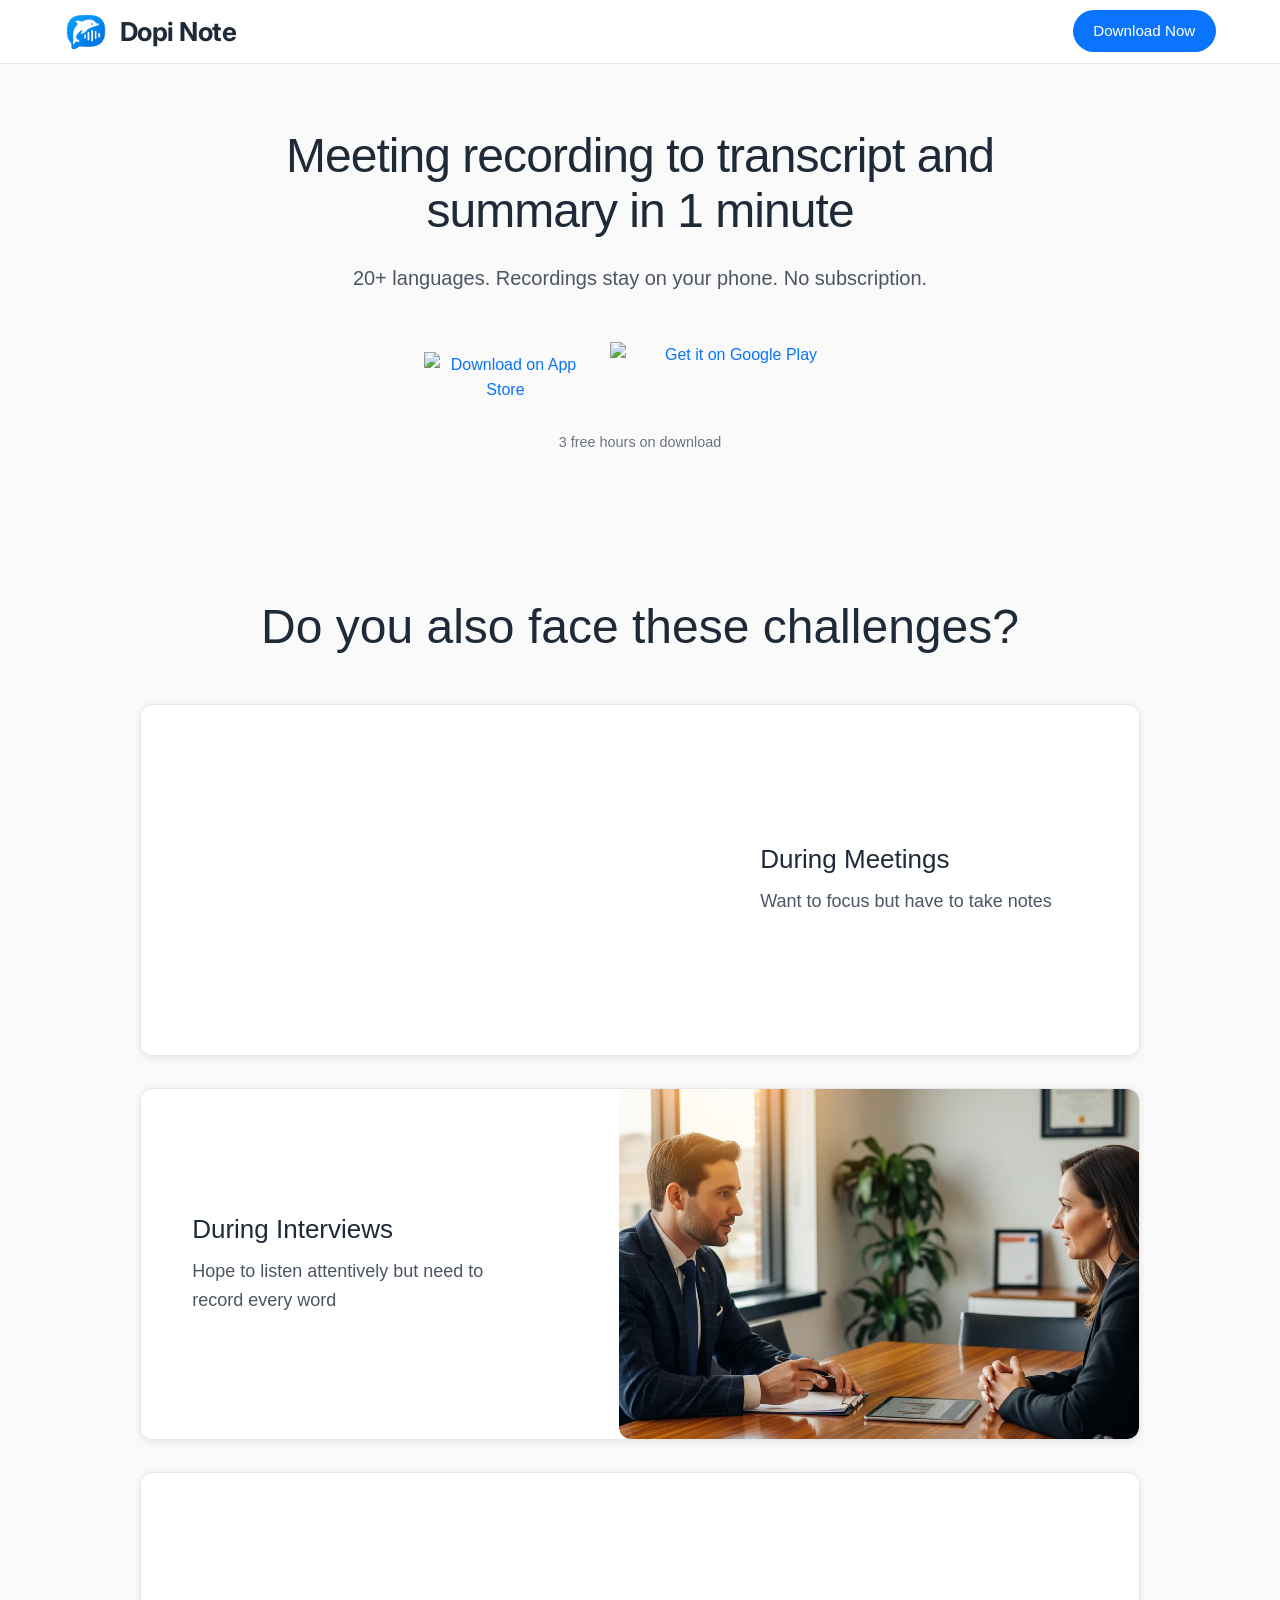
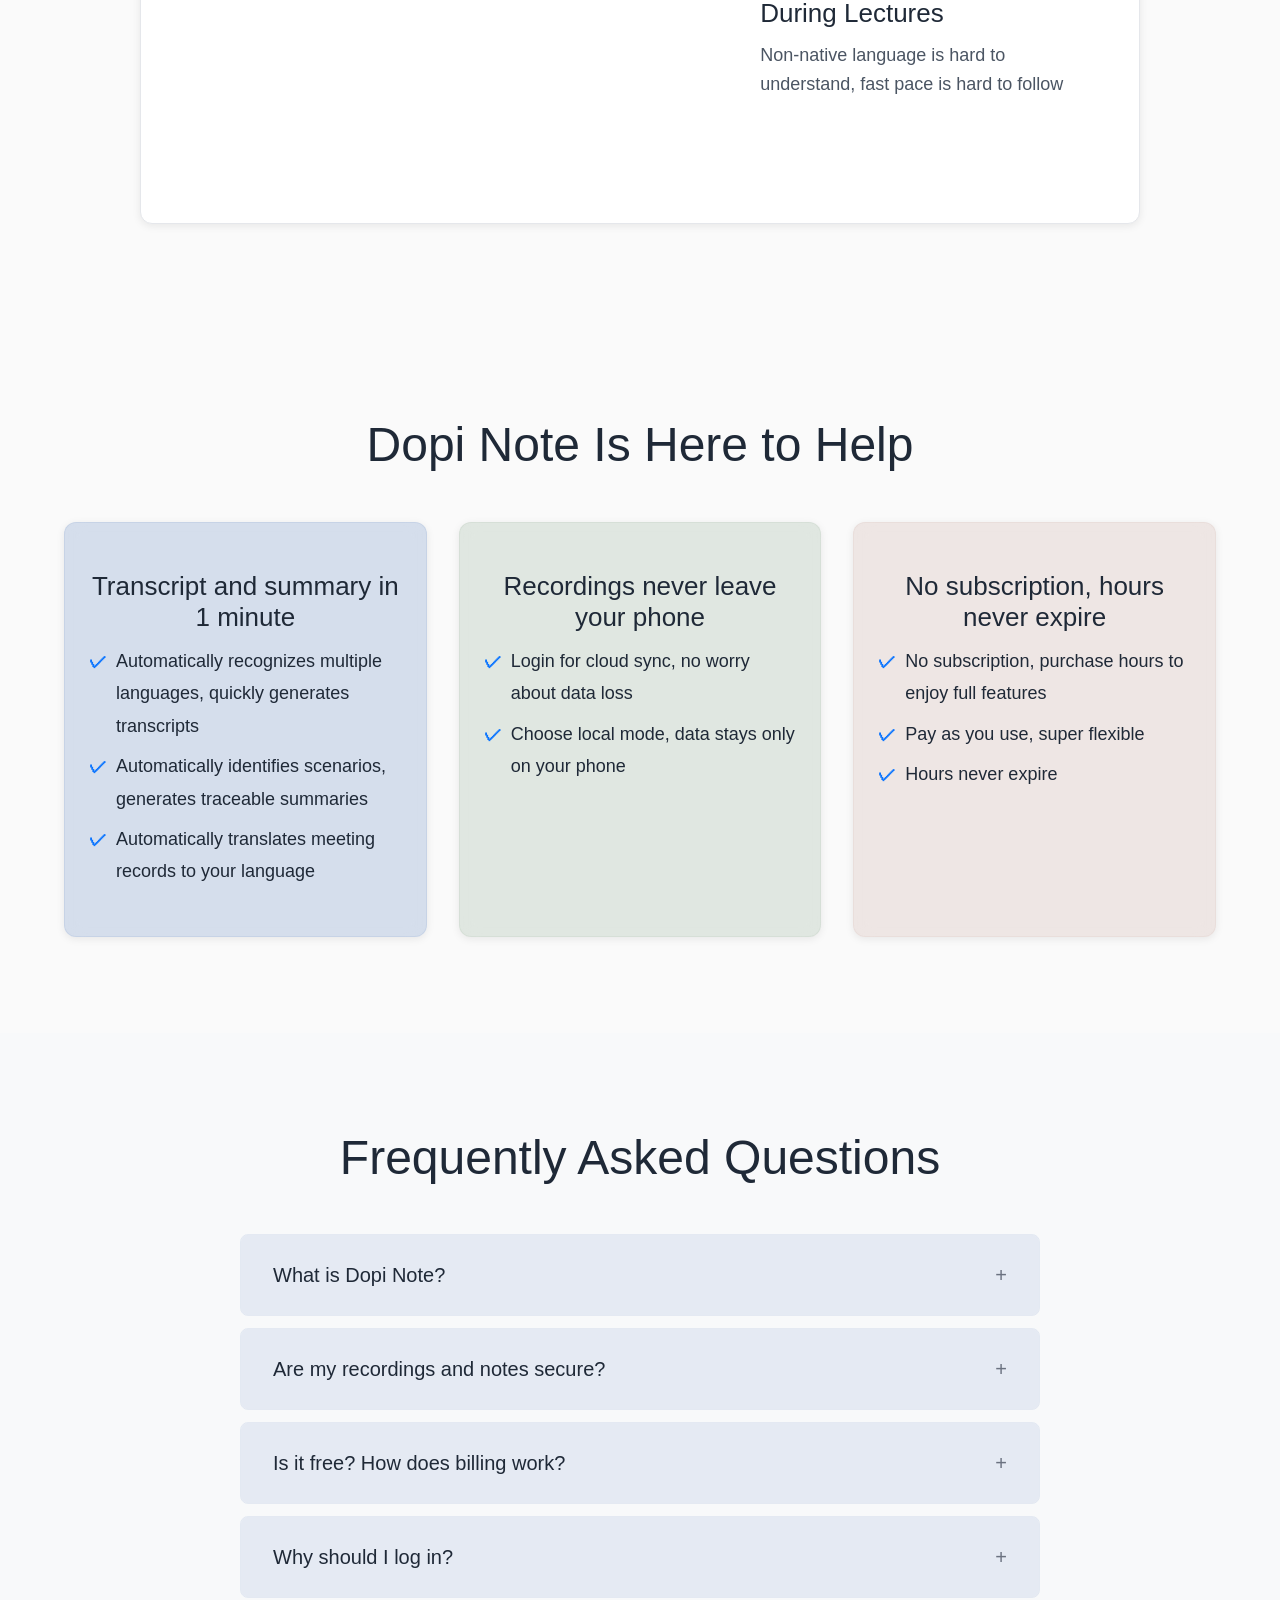
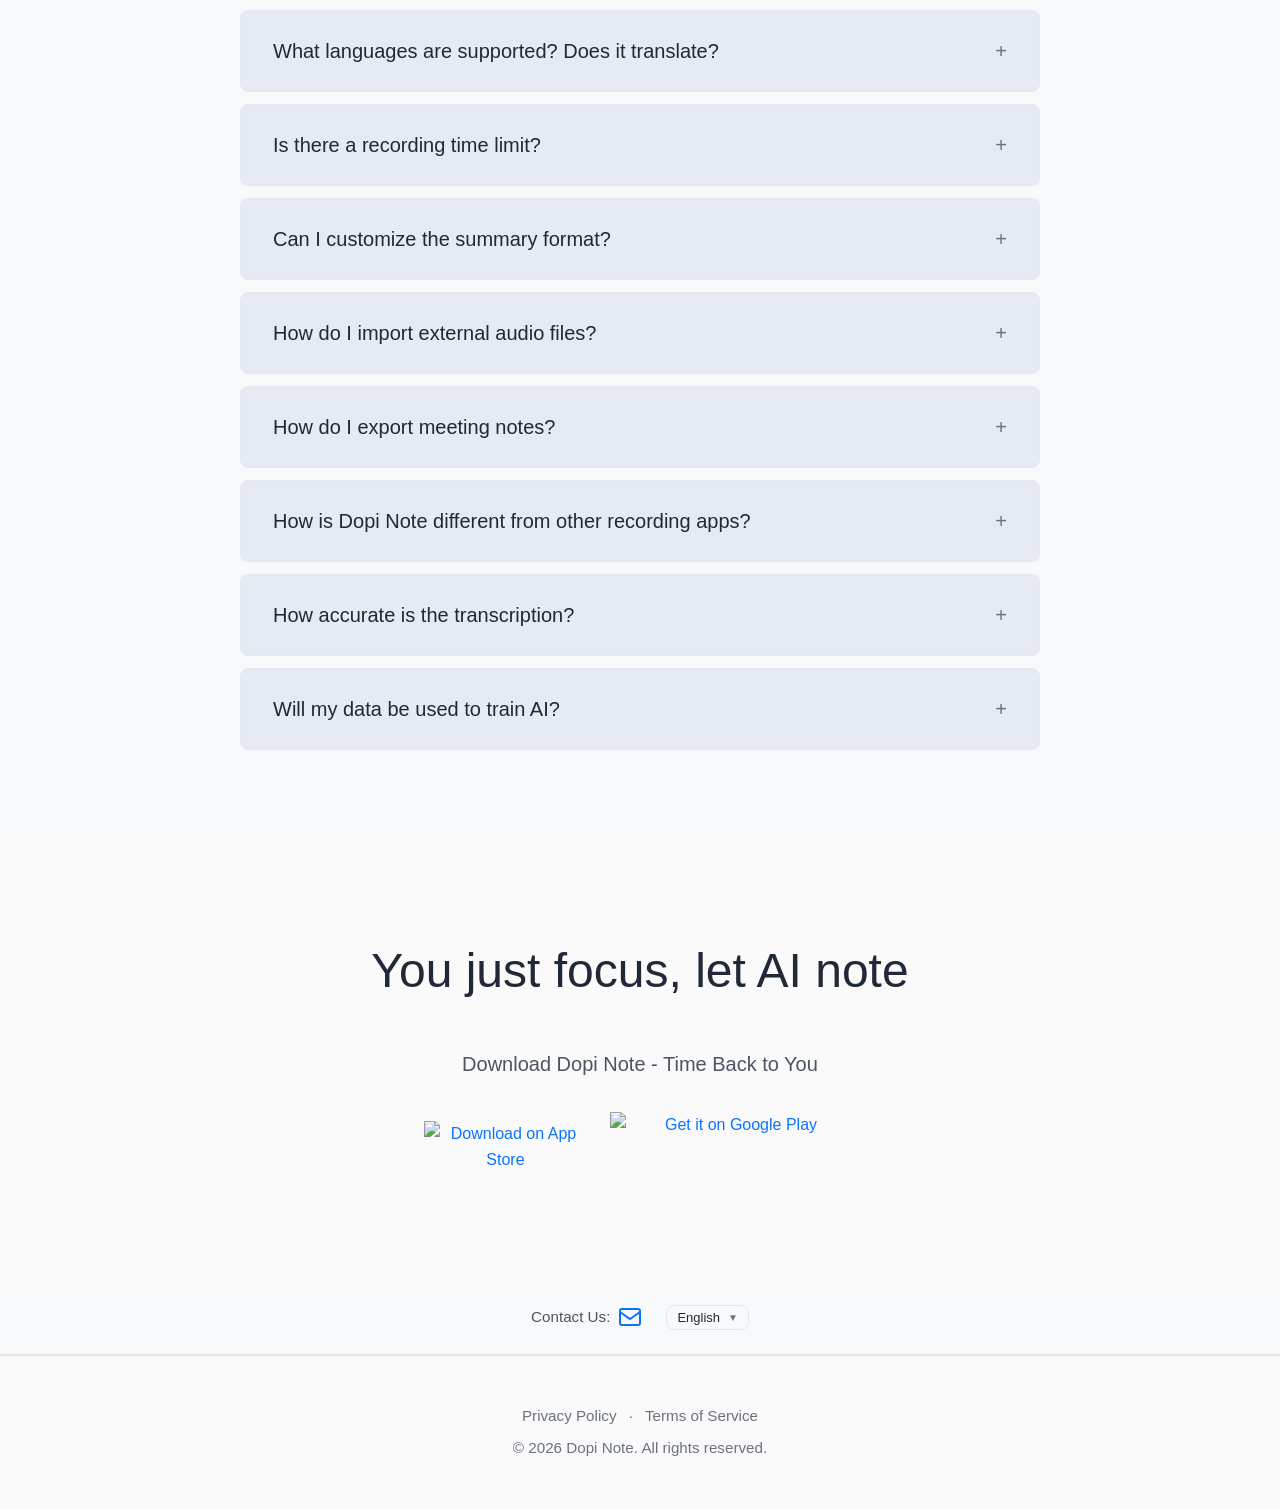
==== index.html @ 64b4cc24 "資源版本升到 v7（v6 被 CDN 快取到舊內容） Co-Authored-By: Claude Fable 5.1 <noreply@anthropic.com>" ====
<!DOCTYPE html>
<html lang="zh-TW">
<head>
  <meta charset="UTF-8" />
  <meta name="viewport" content="width=device-width, initial-scale=1.0" />
  <title>Dopi Note — 會議錄音，1分鐘變逐字稿</title>
  <meta name="description" content="Dopi Note：AI 智慧錄音筆記，1分鐘完成逐字稿與重點整理。免登入、高隱私、支援20+語言。" />
  <meta property="og:title" content="Dopi Note — 會議錄音，1分鐘變逐字稿" />
  <meta property="og:description" content="AI 智慧摘要，讓每句話都有價值。免登入、高隱私、支援20+語言。" />
  <meta property="og:type" content="website" />
  <meta property="og:url" content="https://www.dopinote.com/" />
  <meta property="og:site_name" content="Dopi Note" />
  <meta property="og:locale" content="zh_TW" />
  <meta property="og:locale:alternate" content="en_US" />
  <meta property="og:image" content="https://www.dopinote.com/assets/og-image.png" />
  <meta property="og:image:width" content="1200" />
  <meta property="og:image:height" content="630" />
  <meta property="og:image:alt" content="Dopi Note：會議錄音，1 分鐘變逐字稿與摘要" />
  <meta name="twitter:card" content="summary_large_image" />
  <meta name="theme-color" content="#0a74ff" />
  <link rel="canonical" href="https://www.dopinote.com/" />
  <link rel="icon" type="image/png" sizes="128x128" href="assets/logo.png" />
  <link rel="apple-touch-icon" href="assets/apple-touch-icon.png" />
  <link rel="preconnect" href="https://fonts.googleapis.com">
  <link rel="preconnect" href="https://fonts.gstatic.com" crossorigin>
  <link href="https://fonts.googleapis.com/css2?family=Inter:wght@400;500;600&family=Poppins:wght@600;700&display=swap" rel="stylesheet">
  <link rel="preload" href="styles.css?v=7" as="style" />
  <link rel="stylesheet" href="styles.css?v=7" />
  <script defer src="i18n.js?v=7"></script>
  <script type="application/ld+json">
  {
    "@context": "https://schema.org",
    "@type": "SoftwareApplication",
    "name": "Dopi Note",
    "applicationCategory": "BusinessApplication",
    "operatingSystem": "iOS, Android",
    "offers": {
      "@type": "Offer",
      "price": "0",
      "priceCurrency": "USD"
    },
    "description": "Dopi Note：AI 智慧錄音筆記，1分鐘完成逐字稿與重點整理。免登入、高隱私、支援20+語言。",
    "url": "https://www.dopinote.com",
    "image": "https://www.dopinote.com/assets/og-image.png",
    "installUrl": [
      "https://apps.apple.com/app/id6677020892",
      "https://play.google.com/store/apps/details?id=com.orangefish.transcriber"
    ],
    "inLanguage": "zh-TW"
  }
  </script>
  <script type="application/ld+json">
  {
    "@context": "https://schema.org",
    "@type": "FAQPage",
    "mainEntity": [
      {
        "@type": "Question",
        "name": "Dopi Note 是什麼？",
        "acceptedAnswer": {
          "@type": "Answer",
          "text": "Dopi Note 是一款 AI 會議助理 App，1 分鐘即可生成逐字稿與摘要。獨家支援名詞修正與超靈活的摘要格式，iOS 與 Android 平台皆可使用。"
        }
      },
      {
        "@type": "Question",
        "name": "我的錄音和筆記安全嗎？",
        "acceptedAnswer": {
          "@type": "Answer",
          "text": "絕對安全。您的隱私是我們的第一要務： • 音檔不離機 ： 原始錄音檔永遠只儲存在您的手機裡 • 資料可離線 ： 切換為本機模式，所有資料就只存在手機 • 雲端有加密 ： 登入後，文字資料加密備份，方便跨裝置使用"
        }
      },
      {
        "@type": "Question",
        "name": "要收費嗎？怎麼算錢？",
        "acceptedAnswer": {
          "@type": "Answer",
          "text": "• 免費開始 ： 下載即贈 3 小時免費時數 • 無訂閱壓力 ： 沒有月費或年費，採時數方案，用多少買多少，額度永不過期"
        }
      },
      {
        "@type": "Question",
        "name": "我為什麼要登入？",
        "acceptedAnswer": {
          "@type": "Answer",
          "text": "登入是為了讓您更方便： • 跨裝置同步 ： 在手機、平板上無縫接軌，存取所有筆記 • 自動備份 ： 安全備份您的心血，換手機也不怕遺失"
        }
      },
      {
        "@type": "Question",
        "name": "支援哪些語言？會幫我翻譯嗎？",
        "acceptedAnswer": {
          "@type": "Answer",
          "text": "• AI 自動識別 ： 您不用做任何事，App 會自動識別多國語言 • 摘要自動翻譯 ： 摘要會自動翻成您慣用的語言，讓您秒懂外語會議！"
        }
      },
      {
        "@type": "Question",
        "name": "錄音可以錄多長？",
        "acceptedAnswer": {
          "@type": "Answer",
          "text": "沒有限制！不過建議長會議可以分段錄，效果最好也方便管理。"
        }
      },
      {
        "@type": "Question",
        "name": "摘要可以自訂格式嗎？",
        "acceptedAnswer": {
          "@type": "Answer",
          "text": "AI 會自動選擇最適合的格式。您也可以選擇精簡、詳細、條列、行動項目或自訂格式。"
        }
      },
      {
        "@type": "Question",
        "name": "怎麼匯入外部音檔？",
        "acceptedAnswer": {
          "@type": "Answer",
          "text": "超簡單，兩種方式： • 從任何 App 分享 ： 在 LINE、雲端硬碟中點「分享」即可 • 從 App 內匯入 ： 點擊「+」號，直接選取手機檔案（支援 mp3, m4a, wav 等格式）"
        }
      },
      {
        "@type": "Question",
        "name": "怎麼匯出會議記錄？",
        "acceptedAnswer": {
          "@type": "Answer",
          "text": "一鍵分享！可以存成 Word, PDF, TXT 純文字檔，或直接複製內容傳給別人。"
        }
      },
      {
        "@type": "Question",
        "name": "跟其他錄音 App 有什麼不同？",
        "acceptedAnswer": {
          "@type": "Answer",
          "text": "Dopi Note 以超靈活摘要格式、本機模式隱私保護、彈性時數計費三大特色脫穎而出，無需訂閱。"
        }
      },
      {
        "@type": "Question",
        "name": "逐字稿的準確度高嗎？",
        "acceptedAnswer": {
          "@type": "Answer",
          "text": "AI 辨識準確度會受錄音品質影響。在安靜環境、清晰收音的情況下，準確度非常高。建議錄音時將手機靠近說話者，避免過多背景噪音，即可獲得最佳效果。"
        }
      },
      {
        "@type": "Question",
        "name": "我的資料會被用來訓練 AI 嗎？",
        "acceptedAnswer": {
          "@type": "Answer",
          "text": "不會。您的錄音與筆記僅供您個人使用，我們不會將任何使用者資料用於 AI 模型訓練。您的隱私是我們的最高原則。"
        }
      }
    ],
    "inLanguage": "zh-TW"
  }
  </script>
</head>
<body>
  <!-- 導航列 -->
  <nav class="navbar">
    <div class="nav-container">
      <div class="nav-brand">
        <img src="assets/logo.png" alt="Dopi Note" class="nav-logo" width="128" height="128" />
        <span data-i18n="nav.brand">Dopi Note</span>
      </div>
      <div class="nav-actions">
        <a href="#app-download" class="nav-cta" data-i18n="nav.download">立即下載</a>
      </div>
    </div>
  </nav>

  <!-- Hero：一句話定位 + 下載 -->
  <header class="hero">
    <div class="container">
      <h1 class="hero-title" data-i18n="hero.title">會議錄音，1 分鐘變逐字稿與摘要</h1>
      <p class="hero-subtitle" data-i18n="hero.subtitle">自動辨識 20+ 語言、錄音不離機、免訂閱</p>
      <div class="app-badges">
        <a href="https://apps.apple.com/app/id6677020892" class="app-badge app-store" target="_blank" rel="noopener noreferrer">
          <img src="https://developer.apple.com/assets/elements/badges/download-on-the-app-store.svg" alt="在 App Store 下載" data-i18n-alt="alt.appStore" width="120" height="40" />
        </a>
        <a href="https://play.google.com/store/apps/details?id=com.orangefish.transcriber" class="app-badge google-play" target="_blank" rel="noopener noreferrer">
          <img src="https://play.google.com/intl/en_us/badges/static/images/badges/en_badge_web_generic.png" alt="在 Google Play 下載" data-i18n-alt="alt.googlePlay" width="564" height="168" />
        </a>
      </div>
      <p class="hero-note" data-i18n="hero.note">下載即贈 3 小時</p>
    </div>
  </header>

  <!-- 適用場景 -->
  <section class="section">
    <div class="container">
      <h2 class="section-title" data-i18n="useCases.title">你是否也有這些困擾？</h2>
      <div class="use-cases">
        <div class="use-card horizontal">
          <iframe
            src="https://www.youtube.com/embed/hTQGNA5pq7s?modestbranding=1&rel=0&fs=1&iv_load_policy=3&controls=1&showinfo=0"
            title="Dopi Note 示範：錄製會議"
            frameborder="0"
            loading="lazy"
            allow="accelerometer; autoplay; clipboard-write; encrypted-media; gyroscope; picture-in-picture"
            allowfullscreen>
          </iframe>
          <div class="use-content">
            <h3 data-i18n="useCases.meeting.title">開會時</h3>
            <p class="use-description" data-i18n="useCases.meeting.description">想專心討論，卻得分心做筆記</p>
          </div>
        </div>
        <div class="use-card horizontal reverse">
          <picture>
            <source srcset="assets/usecase_client.webp" type="image/webp">
            <img src="assets/usecase_client.jpg" alt="訪談情境" data-i18n-alt="alt.interviewScene" loading="lazy" width="1024" height="1024">
          </picture>
          <div class="use-content">
            <h3 data-i18n="useCases.interview.title">訪談時</h3>
            <p class="use-description" data-i18n="useCases.interview.description">希望專注聆聽，但需完整記錄每句話</p>
          </div>
        </div>
        <div class="use-card horizontal">
          <iframe
            src="https://www.youtube.com/embed/Npi_ApjmWOg?modestbranding=1&rel=0&fs=1&iv_load_policy=3&controls=1&showinfo=0"
            title="Dopi Note 示範：錄製演講"
            frameborder="0"
            loading="lazy"
            allow="accelerometer; autoplay; clipboard-write; encrypted-media; gyroscope; picture-in-picture"
            allowfullscreen>
          </iframe>
          <div class="use-content">
            <h3 data-i18n="useCases.lecture.title">聽演講時</h3>
            <p class="use-description" data-i18n="useCases.lecture.description">非母語好難懂，語速快跟不上</p>
          </div>
        </div>
      </div>
    </div>
  </section>

  <!-- 功能特色 -->
  <section class="section">
    <div class="container">
      <h2 class="section-title" data-i18n="features.title">Dopi Note 來幫你</h2>
      <div class="features">
        <div class="feature-card feature-card-1">
          <h3 class="feature-main-title" data-i18n="features.assistant.title">1 分鐘產出逐字稿與摘要</h3>
          <ul class="feature-list">
            <li data-i18n="features.assistant.items.0">自動辨識多國語言，快速生成逐字稿</li>
            <li data-i18n="features.assistant.items.1">自動辨識場景，生成可溯源的摘要</li>
            <li data-i18n="features.assistant.items.2">自動將會議記錄翻譯成你的語言</li>
          </ul>
        </div>
        <div class="feature-card feature-card-2">
          <h3 class="feature-main-title" data-i18n="features.security.title">原始錄音只存在你的手機</h3>
          <ul class="feature-list">
            <li data-i18n="features.security.items.0">登入可享雲端同步，不用擔心資料遺失</li>
            <li data-i18n="features.security.items.1">選擇本機模式，資料只存在手機</li>
          </ul>
        </div>
        <div class="feature-card feature-card-3">
          <h3 class="feature-main-title" data-i18n="features.pricing.title">免訂閱，時數永不過期</h3>
          <ul class="feature-list">
            <li data-i18n="features.pricing.items.0">免訂閱，購買時數即可享有全功能</li>
            <li data-i18n="features.pricing.items.1">用多少買多少，超彈性</li>
            <li data-i18n="features.pricing.items.2">時數永不過期</li>
          </ul>
        </div>
      </div>
    </div>
  </section>

  <!-- 常見問題 FAQ -->
  <section class="section faq-section">
    <div class="container">
      <h2 class="section-title" data-i18n="faq.title">常見問題</h2>
      <div class="faq-list">
        <details class="faq-item">
          <summary data-i18n="faq.q1.q">Dopi Note 是什麼？</summary>
          <p data-i18n="faq.q1.a">Dopi Note 是一款 AI 會議助理 App，1 分鐘即可生成逐字稿與摘要。獨家支援名詞修正與超靈活的摘要格式，iOS 與 Android 平台皆可使用。</p>
        </details>
        <details class="faq-item">
          <summary data-i18n="faq.q2.q">我的錄音和筆記安全嗎？</summary>
          <p data-i18n="faq.q2.a">絕對安全。您的隱私是我們的第一要務：
• 音檔不離機 → 原始錄音檔永遠只儲存在您的手機裡
• 資料可離線 → 切換為本機模式，所有資料就只存在手機
• 雲端有加密 → 登入後，文字資料加密備份，方便跨裝置使用</p>
        </details>
        <details class="faq-item">
          <summary data-i18n="faq.q3.q">要收費嗎？怎麼算錢？</summary>
          <p data-i18n="faq.q3.a">• 免費開始 → 下載即贈 3 小時免費時數
• 無訂閱壓力 → 沒有月費或年費，採時數方案，用多少買多少，額度永不過期</p>
        </details>
        <details class="faq-item">
          <summary data-i18n="faq.q4.q">我為什麼要登入？</summary>
          <p data-i18n="faq.q4.a">登入是為了讓您更方便：
• 跨裝置同步 → 在手機、平板上無縫接軌，存取所有筆記
• 自動備份 → 安全備份您的心血，換手機也不怕遺失</p>
        </details>
        <details class="faq-item">
          <summary data-i18n="faq.q5.q">支援哪些語言？會幫我翻譯嗎？</summary>
          <p data-i18n="faq.q5.a">• AI 自動識別 → 您不用做任何事，App 會自動識別多國語言
• 摘要自動翻譯 → 摘要會自動翻成您慣用的語言，讓您秒懂外語會議！</p>
        </details>
        <details class="faq-item">
          <summary data-i18n="faq.q6.q">錄音可以錄多長？</summary>
          <p data-i18n="faq.q6.a">沒有限制！不過建議長會議可以分段錄，效果最好也方便管理。</p>
        </details>
        <details class="faq-item">
          <summary data-i18n="faq.q7.q">摘要可以自訂格式嗎？</summary>
          <p data-i18n="faq.q7.a">AI 會自動選擇最適合的格式。您也可以選擇精簡、詳細、條列、行動項目或自訂格式。</p>
        </details>
        <details class="faq-item">
          <summary data-i18n="faq.q8.q">怎麼匯入外部音檔？</summary>
          <p data-i18n="faq.q8.a">超簡單，兩種方式：
• 從任何 App 分享 → 在 LINE、雲端硬碟中點「分享」即可
• 從 App 內匯入 → 點擊「+」號，直接選取手機檔案（支援 mp3, m4a, wav 等格式）</p>
        </details>
        <details class="faq-item">
          <summary data-i18n="faq.q9.q">怎麼匯出會議記錄？</summary>
          <p data-i18n="faq.q9.a">一鍵分享！可以存成 Word, PDF, TXT 純文字檔，或直接複製內容傳給別人。</p>
        </details>
        <details class="faq-item">
          <summary data-i18n="faq.q10.q">跟其他錄音 App 有什麼不同？</summary>
          <p data-i18n="faq.q10.a">Dopi Note 以超靈活摘要格式、本機模式隱私保護、彈性時數計費三大特色脫穎而出，無需訂閱。</p>
        </details>
        <details class="faq-item">
          <summary data-i18n="faq.q11.q">逐字稿的準確度高嗎？</summary>
          <p data-i18n="faq.q11.a">AI 辨識準確度會受錄音品質影響。在安靜環境、清晰收音的情況下，準確度非常高。建議錄音時將手機靠近說話者，避免過多背景噪音，即可獲得最佳效果。</p>
        </details>
        <details class="faq-item">
          <summary data-i18n="faq.q12.q">我的資料會被用來訓練 AI 嗎？</summary>
          <p data-i18n="faq.q12.a">不會。您的錄音與筆記僅供您個人使用，我們不會將任何使用者資料用於 AI 模型訓練。您的隱私是我們的最高原則。</p>
        </details>
      </div>
    </div>
  </section>

  <!-- 應用下載（含品牌標語） -->
  <section class="section" id="app-download">
    <div class="container">
      <div class="download-apps">
        <h2 class="section-title" data-i18n="slogan.title">你只需專注，讓AI紀錄</h2>
        <p class="download-subtitle" data-i18n="download.title">下載Dopi Note - 把時間還給你</p>
        <div class="app-badges">
          <a href="https://apps.apple.com/app/id6677020892" class="app-badge app-store" target="_blank" rel="noopener noreferrer">
            <img src="https://developer.apple.com/assets/elements/badges/download-on-the-app-store.svg" alt="在 App Store 下載" data-i18n-alt="alt.appStore" loading="lazy" width="120" height="40" />
          </a>
          <a href="https://play.google.com/store/apps/details?id=com.orangefish.transcriber" class="app-badge google-play" target="_blank" rel="noopener noreferrer">
            <img src="https://play.google.com/intl/en_us/badges/static/images/badges/en_badge_web_generic.png" alt="在 Google Play 下載" data-i18n-alt="alt.googlePlay" loading="lazy" width="564" height="168" />
          </a>
        </div>
      </div>
    </div>
  </section>

  <!-- 聯絡資訊 -->
  <section class="contact-bar">
    <div class="container">
      <div class="contact-info">
        <div class="contact-email">
          <span data-i18n="contact.label">聯絡我們：</span>
          <a href="mailto:yijhen.yang@gmail.com" class="email-link" title="yijhen.yang@gmail.com" aria-label="Send email to yijhen.yang@gmail.com">
            <svg class="email-icon" width="24" height="24" viewBox="0 0 24 24" fill="none" stroke="currentColor" stroke-width="2">
              <rect x="2" y="4" width="20" height="16" rx="2" />
              <path d="M22 7l-10 7L2 7" />
            </svg>
          </a>
        </div>
        <!-- 語言切換器將由 JavaScript 動態插入此處 -->
      </div>
    </div>
  </section>

  <!-- Footer -->
  <footer>
    <div class="container">
      <p class="footer-links">
        <a href="https://www.notion.so/Privacy-Policy-248723fd2fd380af8ca5c72e10430ab1" target="_blank" rel="noopener noreferrer" data-i18n="footer.privacy">隱私政策</a>
        <span aria-hidden="true">·</span>
        <a href="https://www.notion.so/Terms-of-Service-248723fd2fd3803c8a89f44650ffd2a3" target="_blank" rel="noopener noreferrer" data-i18n="footer.terms">服務條款</a>
      </p>
      <p data-i18n="footer.copyright">© {year} Dopi Note. All rights reserved.</p>
    </div>
  </footer>
  <!-- 行動裝置的下載徽章改走 OneLink 做安裝歸因（pid=website）；
       桌機維持直連商店，因為 OneLink 在桌機會導回本站形成迴圈 -->
  <script>
    (function () {
      if (!/Android|iPhone|iPad|iPod/i.test(navigator.userAgent)) return;
      var base = 'https://dopinote.onelink.me/O4KK?pid=website&c=';
      document.querySelectorAll('a.app-badge').forEach(function (a) {
        a.href = base + (a.classList.contains('app-store') ? 'appstore_badge' : 'googleplay_badge');
      });
    })();
  </script>
</body>
</html>
---- styles.css ----
/* ==========================================================================
   DOPI NOTE - 主樣式表 (重構版)
   邏輯清晰、易於維護的組織結構
   ========================================================================== */

/* ==========================================================================
   1. CSS 變數與基礎設定
   ========================================================================== */
:root {
  /* 品牌色彩系統 */
  --brand: #0a74ff;
  --brand-hover: #0969e3;
  --brand-light: rgba(10, 116, 255, 0.1);

  /* 基礎色彩系統 */
  --bg: #fafafa;
  --surface: #ffffff;
  --elevated: #ffffff;
  --section: #f8f9fa;
  --border: #e5e7eb;
  --text: #1f2937;
  --text-light: #4b5563;
  --muted: #6b7280;

  /* 尺寸系統 */
  --container-width: 1200px;
  --navbar-height: 64px;
  --radius: 12px;
  --radius-sm: 8px;
  --radius-full: 9999px;

  /* 間距系統 */
  --spacing-xs: 0.5rem;   /* 8px */
  --spacing-sm: 0.75rem;  /* 12px */
  --spacing-md: 1rem;     /* 16px */
  --spacing-lg: 1.5rem;   /* 24px */
  --spacing-xl: 2rem;     /* 32px */
  --spacing-2xl: 3rem;    /* 48px */
  --spacing-3xl: 4rem;    /* 64px */
  --spacing-4xl: 6rem;    /* 96px */

  /* 字體大小系統 */
  --text-xs: clamp(0.75rem, 0.7rem + 0.25vw, 0.8rem);
  --text-sm: clamp(0.875rem, 0.8rem + 0.3vw, 0.9rem);
  --text-base: clamp(0.9rem, 0.86rem + 0.35vw, 0.95rem);
  --text-lg: clamp(1rem, 0.9rem + 0.5vw, 1.125rem);
  --text-xl: clamp(1.2rem, 1.12rem + 0.6vw, 1.25rem);
  --text-2xl: clamp(1.5rem, 1.35rem + 0.75vw, 1.625rem);
  --text-3xl: clamp(1.875rem, 1.65rem + 1.125vw, 2.25rem);
  --text-4xl: clamp(2.25rem, 1.95rem + 1.5vw, 3rem);
  --text-5xl: clamp(3rem, 2.5rem + 2.5vw, 4.5rem);

  /* 陰影系統 */
  --shadow: 0 2px 8px rgba(0,0,0,0.08);
  --shadow-lg: 0 8px 25px rgba(0,0,0,0.12);

  /* 動畫系統 */
  --transition: 300ms cubic-bezier(0.4, 0, 0.2, 1);
}

/* ==========================================================================
   2. 基礎重置與通用樣式
   ========================================================================== */
*, *::before, *::after {
  box-sizing: border-box;
}

body {
  font-family: -apple-system, BlinkMacSystemFont, 'Segoe UI', Roboto, 'Helvetica Neue', Arial, 'Noto Sans TC', sans-serif;
  line-height: 1.6;
  color: var(--text);
  background: var(--bg);
  margin: 0;
  padding-top: var(--navbar-height);
}

h1, h2, h3, h4, h5, h6 {
  font-weight: 400;
  line-height: 1.2;
  color: var(--text);
  margin: 0;
}

p { margin: 0; }

a {
  color: var(--brand);
  text-decoration: none;
  transition: color var(--transition);
}

a:hover { color: var(--brand-hover); }

/* 中文文字斷字優化 */
.feature-main-title,
.use-content h3,
.problem-title {
  word-break: keep-all;
  overflow-wrap: break-word;
  line-break: strict;
}

/* ==========================================================================
   3. 佈局系統
   ========================================================================== */
.container {
  max-width: var(--container-width);
  margin: 0 auto;
  padding: 0 var(--spacing-lg);
}

.section {
  padding: var(--spacing-4xl) 0;
}

.section-title {
  font-size: var(--text-4xl);
  font-weight: 400;
  text-align: center;
  margin-bottom: var(--spacing-2xl);
  color: var(--text);
}

.section-subtitle {
  font-size: var(--text-xl);
  color: var(--text-light);
  font-weight: 400;
  text-align: center;
  margin-top: calc(var(--spacing-2xl) * -1 + var(--spacing-md));
  margin-bottom: var(--spacing-2xl);
}

/* ==========================================================================
   4. 組件庫
   ========================================================================== */

/* 按鈕組件 */
.btn, .nav-cta {
  display: inline-flex;
  align-items: center;
  gap: 0.5em;
  background: var(--brand);
  color: #fff;
  padding: var(--spacing-xs) 1.2rem;
  border-radius: var(--radius-full);
  font-size: var(--text-base);
  font-weight: 400;
  border: 1px solid transparent;
  transition: transform var(--transition), background var(--transition), box-shadow var(--transition);
  will-change: transform;
  text-decoration: none;
}

.btn:hover, .nav-cta:hover {
  background: var(--brand-hover);
  transform: translateY(-1px);
}

.btn:active, .nav-cta:active {
  transform: translateY(0);
}

/* 卡片組件 */
.card,
.feature-card,
.use-card {
  background: var(--surface);
  border: 1px solid var(--border);
  border-radius: var(--radius);
  box-shadow: var(--shadow);
  transition: transform var(--transition), box-shadow var(--transition);
}

.card:hover,
.feature-card:hover,
.use-card:hover {
  transform: translateY(-2px);
  box-shadow: var(--shadow-lg);
}

/* ==========================================================================
   5. 導航列
   ========================================================================== */
.navbar {
  position: fixed;
  top: 0;
  left: 0;
  right: 0;
  background: rgba(255, 255, 255, 0.9);
  backdrop-filter: blur(10px);
  border-bottom: 1px solid var(--border);
  z-index: 1000;
  height: var(--navbar-height);
}

.nav-container {
  height: 100%;
  display: flex;
  justify-content: space-between;
  align-items: center;
  max-width: var(--container-width);
  margin: 0 auto;
  padding: 0 var(--spacing-lg);
}

.nav-brand {
  display: flex;
  align-items: center;
  gap: var(--spacing-sm);
  font-family: 'Inter', 'Poppins', -apple-system, BlinkMacSystemFont, sans-serif;
  font-weight: 700;
  font-size: 26px;
  letter-spacing: -0.02em;
  color: var(--text);
}

.nav-logo {
  inline-size: 44px;
  block-size: 44px;
  border-radius: var(--radius-sm);
}

.nav-actions {
  display: flex;
  align-items: center;
  gap: var(--spacing-md);
}

/* ==========================================================================
   6. Hero 區塊
   ========================================================================== */
.hero {
  padding: var(--spacing-3xl) 0 var(--spacing-2xl);
  text-align: center;
}

.hero .container {
  display: flex;
  flex-direction: column;
  align-items: center;
  gap: var(--spacing-md);
  max-width: 860px;
}

.hero .app-badges {
  margin-top: var(--spacing-md);
}

.hero-note {
  font-size: var(--text-sm);
  color: var(--muted);
}

.hero .hero-title {
  font-size: var(--text-4xl);
  font-weight: 400;
  color: var(--text);
  margin-bottom: var(--spacing-xs);
  line-height: 1.15;
  letter-spacing: -0.02em;
}


.hero .hero-subtitle {
  font-size: var(--text-xl);
  color: var(--text-light);
  font-weight: 400;
  margin-bottom: var(--spacing-md);
}

/* ==========================================================================
   7. 影片容器
   ========================================================================== */
.video-container {
  position: relative;
  inline-size: 100%;
  max-width: 900px;
  margin: 0 auto;
  padding: 0 var(--spacing-lg);
  padding-bottom: 56.25%;
  block-size: 0;
  overflow: hidden;
  border-radius: var(--radius);
  box-shadow: var(--shadow-lg);
  transform: translateZ(0);
  backface-visibility: hidden;
  isolation: isolate;
  cursor: pointer;
  border: 1px solid var(--border);
  box-sizing: border-box;
}

.video-container iframe {
  position: absolute;
  inset: 0;
  inline-size: 100%;
  block-size: 100%;
  border-radius: var(--radius);
  background: var(--elevated);
  border: none;
}

/* ==========================================================================
   8. 問題解決方案區塊
   ========================================================================== */
.problem-solution {
  text-align: center;
  padding-block: var(--spacing-4xl);
  background: var(--section);
}

.problem-solution-card {
  max-width: 900px;
  margin-inline: auto;
  padding: var(--spacing-3xl) var(--spacing-lg);
}

.problem-title {
  font-size: var(--text-4xl);
  font-weight: 400;
  margin-bottom: var(--spacing-lg);
  color: var(--text);
  line-height: 1.2;
}

.problem-subtitle {
  font-size: var(--text-xl);
  color: var(--text-light);
  margin-bottom: var(--spacing-2xl);
  font-weight: 400;
}

/* ==========================================================================
   9. 使用場景區塊
   ========================================================================== */
.use-cases {
  display: flex;
  flex-direction: column;
  gap: var(--spacing-xl);
  max-width: 1000px;
  margin: 0 auto;
}

.use-card.horizontal {
  display: flex;
  align-items: center;
  gap: var(--spacing-2xl);
  min-height: 320px;
  overflow: hidden;
}

.use-card.horizontal.reverse {
  flex-direction: row-reverse;
}

/* <picture> 僅作為 WebP/JPEG 來源切換的容器，不參與版面：
   讓內部 <img> 直接成為 .use-card.horizontal 的 flex 子項，維持原有尺寸規則。
   注意：display:contents 會讓 <source> 也升格為 flex 子項而多吃一個 gap，
   故一併隱藏（不影響瀏覽器挑選 WebP/JPEG 來源） */
.use-card.horizontal picture {
  display: contents;
}

.use-card.horizontal picture source {
  display: none;
}

.use-card.horizontal img,
.use-card.horizontal iframe {
  inline-size: clamp(320px, 42vw, 520px);
  block-size: clamp(220px, 30vw, 350px);
  object-fit: cover;
  flex-shrink: 0;
  border: none;
  border-radius: var(--radius);
}

.use-card.horizontal .use-content {
  padding: clamp(28px, 4vw, 60px);
  flex: 1;
}

.use-content h3 {
  font-size: var(--text-2xl);
  font-weight: 400;
  margin-bottom: var(--spacing-sm);
}

.use-description {
  font-size: var(--text-lg);
  font-weight: 400;
  color: var(--text-light);
  line-height: 1.6;
  margin: 0;
}

/* ==========================================================================
   10. 功能特色區塊
   ========================================================================== */
.features {
  display: grid;
  grid-template-columns: repeat(3, 1fr);
  gap: var(--spacing-xl);
  max-width: var(--container-width);
  margin: 0 auto;
}

.feature-card {
  padding: var(--spacing-2xl) var(--spacing-lg);
  text-align: center;
  display: flex;
  flex-direction: column;
  justify-content: flex-start;
}

.feature-main-title {
  font-size: var(--text-2xl);
  font-weight: 400;
  margin-bottom: var(--spacing-sm);
  color: var(--text);
}

.feature-list {
  list-style: none;
  padding: 0;
  margin: 0;
  text-align: left;
}

.feature-list li {
  color: var(--text);
  font-size: var(--text-lg);
  line-height: 1.8;
  padding-left: 1.5em;
  position: relative;
  margin-bottom: var(--spacing-xs);
}

.feature-list li:last-child {
  margin-bottom: 0;
}

.feature-list li::before {
  content: "✓";
  position: absolute;
  left: 0;
  color: var(--brand);
  font-weight: 700;
}

/* 特色卡片莫蘭迪色系配色 */
.feature-card-1 {
  background: rgba(145, 168, 208, 0.35);
  backdrop-filter: blur(10px);
  -webkit-backdrop-filter: blur(10px);
  border-color: rgba(145, 168, 208, 0.2);
}

.feature-card-2 {
  background: rgba(176, 196, 177, 0.35);
  backdrop-filter: blur(10px);
  -webkit-backdrop-filter: blur(10px);
  border-color: rgba(176, 196, 177, 0.2);
}

.feature-card-3 {
  background: rgba(216, 191, 185, 0.35);
  backdrop-filter: blur(10px);
  -webkit-backdrop-filter: blur(10px);
  border-color: rgba(216, 191, 185, 0.2);
}

/* ==========================================================================
   11. 品牌標語區塊
   ========================================================================== */

/* ==========================================================================
   11.5. FAQ 區塊
   ========================================================================== */
.faq-section {
  background: var(--section);
}

.faq-list {
  max-width: 800px;
  margin: 0 auto;
  display: flex;
  flex-direction: column;
  gap: var(--spacing-sm);
}

.faq-item {
  background: transparent;
  border: 1px solid rgba(145, 168, 208, 0.2);
  border-radius: var(--radius-sm);
  overflow: hidden;
  transition: box-shadow var(--transition);
}

.faq-item:hover {
  box-shadow: var(--shadow);
}

.faq-item summary {
  padding: var(--spacing-lg) var(--spacing-xl);
  font-size: var(--text-xl);
  font-weight: 500;
  color: var(--text);
  cursor: pointer;
  list-style: none;
  display: flex;
  align-items: center;
  justify-content: space-between;
  gap: var(--spacing-md);
  user-select: none;
  background: rgba(145, 168, 208, 0.18);    /* 莫蘭迪藍灰 */
}

.faq-item summary::-webkit-details-marker {
  display: none;
}

.faq-item summary::after {
  content: '+';
  font-size: var(--text-xl);
  color: var(--muted);
  flex-shrink: 0;
  transition: transform var(--transition);
}

.faq-item[open] summary::after {
  content: '−';
}

.faq-item p {
  padding: var(--spacing-lg) var(--spacing-xl);
  font-size: var(--text-lg);
  color: var(--text-light);
  line-height: 1.7;
  white-space: pre-line;
  background: rgba(176, 196, 177, 0.18);    /* 莫蘭迪淺綠 */
}

@media (max-width: 640px) {
  .faq-item summary {
    padding: var(--spacing-md) var(--spacing-lg);
    font-size: var(--text-lg);
  }

  .faq-item p {
    padding: var(--spacing-md) var(--spacing-lg);
    font-size: var(--text-base);
  }
}

/* ==========================================================================
   12. 下載區塊
   ========================================================================== */
.download-apps {
  text-align: center;
}

.download-subtitle {
  font-size: var(--text-xl);
  color: var(--text-light);
  margin-top: var(--spacing-md);
}

.app-badges {
  display: flex;
  gap: var(--spacing-lg);
  justify-content: center;
  align-items: center;
  flex-wrap: wrap;
  margin-top: var(--spacing-xl);
}

.app-badge {
  display: inline-flex;
  align-items: center;
  justify-content: center;
  transition: transform var(--transition), opacity var(--transition);
}

.app-badge:hover {
  transform: translateY(-2px);
  opacity: 0.9;
}

.app-badge.app-store img {
  height: 54px;
  width: auto;
}

.app-badge.google-play img {
  height: 73px;
  width: auto;
}

/* ==========================================================================
   13. 聯絡區塊
   ========================================================================== */
.contact-bar {
  background: var(--section);
  padding-block: var(--spacing-lg);
  border-bottom: 1px solid var(--border);
}

.contact-info {
  display: flex;
  align-items: center;
  justify-content: center;
  gap: var(--spacing-lg);
  font-size: var(--text-base);
  flex-wrap: wrap;
}

.contact-email {
  display: flex;
  align-items: center;
  gap: var(--spacing-xs);
}

.contact-info span {
  color: var(--text-light);
}

.email-link {
  display: inline-flex;
  align-items: center;
  color: var(--brand);
  text-decoration: none;
  transition: transform var(--transition), opacity var(--transition);
}

.email-link:hover {
  transform: translateY(-2px);
  opacity: 0.8;
}

.email-icon {
  flex-shrink: 0;
  color: var(--brand);
  width: 24px;
  height: 24px;
}

.contact-info a {
  color: var(--brand);
  text-decoration: none;
  font-weight: 400;
}

.contact-info a:hover {
  text-decoration: underline;
}

/* ==========================================================================
   14. Footer
   ========================================================================== */
footer {
  border-top: 1px solid var(--border);
  padding-block: var(--spacing-2xl);
  text-align: center;
}

footer p {
  color: var(--muted);
  font-size: var(--text-base);
}

/* ==========================================================================
   15. 響應式設計
   ========================================================================== */

/* 大螢幕優化 (1200px以下) */
@media (max-width: 1200px) {
  .video-container {
    max-width: 90%;
  }
}

/* 平板橫向 (980px以下) */
@media (max-width: 980px) {
  .hero .container {
    gap: var(--spacing-lg);
  }

  .hero .hero-title {
    font-size: var(--text-4xl);
  }

  .hero .hero-subtitle {
    font-size: var(--text-xl);
  }

  .features {
    grid-template-columns: repeat(2, 1fr);
  }
}

/* 平板直向 (768px以下) */
@media (max-width: 768px) {
  .hero .container {
    gap: var(--spacing-lg);
  }

  /* 主標題層級統一 (H1, H2) */
  .hero .hero-title,
  .section-title,
  .problem-title {
    font-size: var(--text-3xl);
  }

  /* 副標題層級統一 */
  .hero .hero-subtitle,
  .problem-subtitle {
    font-size: var(--text-lg);
  }

  /* 次標題層級統一 (H3) */
  .feature-main-title,
  .use-content h3 {
    font-size: var(--text-xl);
  }

  .video-container {
    max-width: 95%;
  }

  .use-card.horizontal {
    min-height: 300px;
  }

  .use-card.horizontal img {
    inline-size: clamp(280px, 50vw, 420px);
    block-size: 280px;
  }

  .use-card.horizontal .use-content {
    padding: 45px;
  }

  .features {
    grid-template-columns: repeat(2, 1fr);
  }

}

/* 手機橫向 (640px以下) */
@media (max-width: 640px) {
  /* 導航列優化 */
  .nav-container {
    padding: 0 var(--spacing-md);
  }

  .nav-logo {
    inline-size: 36px;
    block-size: 36px;
  }

  .nav-brand {
    font-size: 20px;
  }

  .nav-cta {
    font-size: var(--text-xs);
    padding: 6px 12px;
  }

  .container {
    padding-inline: var(--spacing-md);
  }

  .hero .container {
    gap: var(--spacing-md);
  }

  /* 主標題層級統一 (H1, H2) */
  .hero .hero-title,
  .section-title,
  .problem-title {
    font-size: var(--text-2xl);
    font-weight: 600;
  }

  .hero .hero-title {
    margin-bottom: var(--spacing-xs);
  }

  /* 副標題層級統一 */
  .hero .hero-subtitle,
  .problem-subtitle,
  .section-subtitle {
    font-size: var(--text-xl);
    font-weight: 400;
  }

  .hero .hero-subtitle {
    margin-bottom: var(--spacing-lg);
  }

  /* 次標題層級統一 (H3) */
  .feature-main-title,
  .use-content h3 {
    font-size: var(--text-lg);
    font-weight: 600;
  }

  .video-container {
    max-width: 90%;
  }

  .use-card.horizontal,
  .use-card.horizontal.reverse {
    flex-direction: column;
    min-height: auto;
  }

  .use-card.horizontal img,
  .use-card.horizontal iframe {
    inline-size: 100%;
    block-size: 240px;
  }

  .use-card.horizontal .use-content {
    padding: 28px;
    text-align: center;
  }

  .app-badges {
    flex-direction: column;
    gap: var(--spacing-md);
  }

  .app-badge.app-store img {
    height: 48px;
  }

  .app-badge.google-play img {
    height: 66px;
  }

  .section {
    padding-block: 60px;
  }

  .section-title {
    margin-bottom: var(--spacing-2xl);
  }

  .problem-solution-card {
    padding: var(--spacing-2xl) var(--spacing-lg);
    margin-inline: var(--spacing-sm);
  }

  .features {
    grid-template-columns: 1fr;
    gap: var(--spacing-lg);
  }

  .feature-card {
    padding: var(--spacing-xl) var(--spacing-md);
  }

  .feature-main-title {
    line-height: 1.4;
  }

  .use-description {
    line-height: 1.7;
    font-size: var(--text-lg);
  }
}

/* 手機直向 (480px以下) */
@media (max-width: 480px) {
  /* 主標題層級適度調整 (H1, H2) */
  .hero .hero-title,
  .section-title,
  .problem-title {
    font-size: var(--text-2xl);
  }

  /* 副標題層級改善可讀性 */
  .hero .hero-subtitle,
  .problem-subtitle {
    font-size: var(--text-base);
  }

  /* 次標題層級改善可讀性 (H3) */
  .feature-main-title,
  .use-content h3 {
    font-size: var(--text-lg);
  }

}

/* ==========================================================================
   15. 語言切換器
   ========================================================================== */
.language-switcher {
  position: relative;
}

.current-language {
  background: none;
  border: 1px solid var(--border);
  border-radius: var(--radius-sm);
  padding: 4px 10px;
  font-size: 0.8125rem;
  color: var(--text);
  cursor: pointer;
  display: flex;
  align-items: center;
  gap: var(--spacing-xs);
  transition: all 0.2s ease;
  min-width: 60px;
  justify-content: center;
}

.current-language:hover {
  border-color: var(--brand);
  background: var(--brand-light);
}

.current-language::after {
  content: '▼';
  font-size: 10px;
  color: var(--muted);
  transition: transform 0.2s ease;
}

.language-dropdown {
  position: absolute;
  top: calc(100% + 4px);
  right: 0;
  background: var(--surface);
  border: 1px solid var(--border);
  border-radius: var(--radius-sm);
  box-shadow: var(--shadow-lg);
  min-width: 90px;
  z-index: 1001;
  opacity: 0;
  visibility: hidden;
  transform: translateY(-10px);
  transition: all 0.2s ease;
}

.language-dropdown.show {
  opacity: 1;
  visibility: visible;
  transform: translateY(0);
}

.language-option {
  width: 100%;
  background: none;
  border: none;
  padding: 6px 10px;
  font-size: 0.8125rem;
  color: var(--text);
  cursor: pointer;
  text-align: left;
  transition: background-color 0.2s ease;
}

.language-option:hover {
  background: var(--brand-light);
  color: var(--brand);
}

.language-option:first-child {
  border-radius: var(--radius-sm) var(--radius-sm) 0 0;
}

.language-option:last-child {
  border-radius: 0 0 var(--radius-sm) var(--radius-sm);
}

/* 響應式調整 */
@media (max-width: 640px) {
  .contact-info {
    flex-direction: column;
    gap: var(--spacing-md);
  }

  .current-language {
    padding: var(--spacing-xs);
    min-width: 60px;
    font-size: var(--text-xs);
  }

  .language-dropdown {
    min-width: 100px;
  }

  .language-option {
    padding: var(--spacing-xs) var(--spacing-sm);
    font-size: var(--text-xs);
  }
}

.footer-links {
  margin-bottom: var(--spacing-xs);
}

.footer-links a {
  color: var(--muted);
}

.footer-links a:hover {
  color: var(--brand);
}

.footer-links span {
  margin: 0 var(--spacing-xs);
  color: var(--muted);
}

/* ==========================================================================
   16. 動畫優化
   ========================================================================== */
@media (prefers-reduced-motion: reduce) {
  .hero .hero-title::after {
    animation: none;
  }

  * {
    animation: none !important;
    transition: none !important;
  }

  .feature-card:hover,
  .use-card:hover,
  .btn:hover,
  .nav-cta:hover {
    transform: none !important;
  }
}
---- styles.css ----
/* ==========================================================================
   DOPI NOTE - 主樣式表 (重構版)
   邏輯清晰、易於維護的組織結構
   ========================================================================== */

/* ==========================================================================
   1. CSS 變數與基礎設定
   ========================================================================== */
:root {
  /* 品牌色彩系統 */
  --brand: #0a74ff;
  --brand-hover: #0969e3;
  --brand-light: rgba(10, 116, 255, 0.1);

  /* 基礎色彩系統 */
  --bg: #fafafa;
  --surface: #ffffff;
  --elevated: #ffffff;
  --section: #f8f9fa;
  --border: #e5e7eb;
  --text: #1f2937;
  --text-light: #4b5563;
  --muted: #6b7280;

  /* 尺寸系統 */
  --container-width: 1200px;
  --navbar-height: 64px;
  --radius: 12px;
  --radius-sm: 8px;
  --radius-full: 9999px;

  /* 間距系統 */
  --spacing-xs: 0.5rem;   /* 8px */
  --spacing-sm: 0.75rem;  /* 12px */
  --spacing-md: 1rem;     /* 16px */
  --spacing-lg: 1.5rem;   /* 24px */
  --spacing-xl: 2rem;     /* 32px */
  --spacing-2xl: 3rem;    /* 48px */
  --spacing-3xl: 4rem;    /* 64px */
  --spacing-4xl: 6rem;    /* 96px */

  /* 字體大小系統 */
  --text-xs: clamp(0.75rem, 0.7rem + 0.25vw, 0.8rem);
  --text-sm: clamp(0.875rem, 0.8rem + 0.3vw, 0.9rem);
  --text-base: clamp(0.9rem, 0.86rem + 0.35vw, 0.95rem);
  --text-lg: clamp(1rem, 0.9rem + 0.5vw, 1.125rem);
  --text-xl: clamp(1.2rem, 1.12rem + 0.6vw, 1.25rem);
  --text-2xl: clamp(1.5rem, 1.35rem + 0.75vw, 1.625rem);
  --text-3xl: clamp(1.875rem, 1.65rem + 1.125vw, 2.25rem);
  --text-4xl: clamp(2.25rem, 1.95rem + 1.5vw, 3rem);
  --text-5xl: clamp(3rem, 2.5rem + 2.5vw, 4.5rem);

  /* 陰影系統 */
  --shadow: 0 2px 8px rgba(0,0,0,0.08);
  --shadow-lg: 0 8px 25px rgba(0,0,0,0.12);

  /* 動畫系統 */
  --transition: 300ms cubic-bezier(0.4, 0, 0.2, 1);
}

/* ==========================================================================
   2. 基礎重置與通用樣式
   ========================================================================== */
*, *::before, *::after {
  box-sizing: border-box;
}

body {
  font-family: -apple-system, BlinkMacSystemFont, 'Segoe UI', Roboto, 'Helvetica Neue', Arial, 'Noto Sans TC', sans-serif;
  line-height: 1.6;
  color: var(--text);
  background: var(--bg);
  margin: 0;
  padding-top: var(--navbar-height);
}

h1, h2, h3, h4, h5, h6 {
  font-weight: 400;
  line-height: 1.2;
  color: var(--text);
  margin: 0;
}

p { margin: 0; }

a {
  color: var(--brand);
  text-decoration: none;
  transition: color var(--transition);
}

a:hover { color: var(--brand-hover); }

/* 中文文字斷字優化 */
.feature-main-title,
.use-content h3,
.problem-title {
  word-break: keep-all;
  overflow-wrap: break-word;
  line-break: strict;
}

/* ==========================================================================
   3. 佈局系統
   ========================================================================== */
.container {
  max-width: var(--container-width);
  margin: 0 auto;
  padding: 0 var(--spacing-lg);
}

.section {
  padding: var(--spacing-4xl) 0;
}

.section-title {
  font-size: var(--text-4xl);
  font-weight: 400;
  text-align: center;
  margin-bottom: var(--spacing-2xl);
  color: var(--text);
}

.section-subtitle {
  font-size: var(--text-xl);
  color: var(--text-light);
  font-weight: 400;
  text-align: center;
  margin-top: calc(var(--spacing-2xl) * -1 + var(--spacing-md));
  margin-bottom: var(--spacing-2xl);
}

/* ==========================================================================
   4. 組件庫
   ========================================================================== */

/* 按鈕組件 */
.btn, .nav-cta {
  display: inline-flex;
  align-items: center;
  gap: 0.5em;
  background: var(--brand);
  color: #fff;
  padding: var(--spacing-xs) 1.2rem;
  border-radius: var(--radius-full);
  font-size: var(--text-base);
  font-weight: 400;
  border: 1px solid transparent;
  transition: transform var(--transition), background var(--transition), box-shadow var(--transition);
  will-change: transform;
  text-decoration: none;
}

.btn:hover, .nav-cta:hover {
  background: var(--brand-hover);
  transform: translateY(-1px);
}

.btn:active, .nav-cta:active {
  transform: translateY(0);
}

/* 卡片組件 */
.card,
.feature-card,
.use-card {
  background: var(--surface);
  border: 1px solid var(--border);
  border-radius: var(--radius);
  box-shadow: var(--shadow);
  transition: transform var(--transition), box-shadow var(--transition);
}

.card:hover,
.feature-card:hover,
.use-card:hover {
  transform: translateY(-2px);
  box-shadow: var(--shadow-lg);
}

/* ==========================================================================
   5. 導航列
   ========================================================================== */
.navbar {
  position: fixed;
  top: 0;
  left: 0;
  right: 0;
  background: rgba(255, 255, 255, 0.9);
  backdrop-filter: blur(10px);
  border-bottom: 1px solid var(--border);
  z-index: 1000;
  height: var(--navbar-height);
}

.nav-container {
  height: 100%;
  display: flex;
  justify-content: space-between;
  align-items: center;
  max-width: var(--container-width);
  margin: 0 auto;
  padding: 0 var(--spacing-lg);
}

.nav-brand {
  display: flex;
  align-items: center;
  gap: var(--spacing-sm);
  font-family: 'Inter', 'Poppins', -apple-system, BlinkMacSystemFont, sans-serif;
  font-weight: 700;
  font-size: 26px;
  letter-spacing: -0.02em;
  color: var(--text);
}

.nav-logo {
  inline-size: 44px;
  block-size: 44px;
  border-radius: var(--radius-sm);
}

.nav-actions {
  display: flex;
  align-items: center;
  gap: var(--spacing-md);
}

/* ==========================================================================
   6. Hero 區塊
   ========================================================================== */
.hero {
  padding: var(--spacing-3xl) 0 var(--spacing-2xl);
  text-align: center;
}

.hero .container {
  display: flex;
  flex-direction: column;
  align-items: center;
  gap: var(--spacing-md);
  max-width: 860px;
}

.hero .app-badges {
  margin-top: var(--spacing-md);
}

.hero-note {
  font-size: var(--text-sm);
  color: var(--muted);
}

.hero .hero-title {
  font-size: var(--text-4xl);
  font-weight: 400;
  color: var(--text);
  margin-bottom: var(--spacing-xs);
  line-height: 1.15;
  letter-spacing: -0.02em;
}


.hero .hero-subtitle {
  font-size: var(--text-xl);
  color: var(--text-light);
  font-weight: 400;
  margin-bottom: var(--spacing-md);
}

/* ==========================================================================
   7. 影片容器
   ========================================================================== */
.video-container {
  position: relative;
  inline-size: 100%;
  max-width: 900px;
  margin: 0 auto;
  padding: 0 var(--spacing-lg);
  padding-bottom: 56.25%;
  block-size: 0;
  overflow: hidden;
  border-radius: var(--radius);
  box-shadow: var(--shadow-lg);
  transform: translateZ(0);
  backface-visibility: hidden;
  isolation: isolate;
  cursor: pointer;
  border: 1px solid var(--border);
  box-sizing: border-box;
}

.video-container iframe {
  position: absolute;
  inset: 0;
  inline-size: 100%;
  block-size: 100%;
  border-radius: var(--radius);
  background: var(--elevated);
  border: none;
}

/* ==========================================================================
   8. 問題解決方案區塊
   ========================================================================== */
.problem-solution {
  text-align: center;
  padding-block: var(--spacing-4xl);
  background: var(--section);
}

.problem-solution-card {
  max-width: 900px;
  margin-inline: auto;
  padding: var(--spacing-3xl) var(--spacing-lg);
}

.problem-title {
  font-size: var(--text-4xl);
  font-weight: 400;
  margin-bottom: var(--spacing-lg);
  color: var(--text);
  line-height: 1.2;
}

.problem-subtitle {
  font-size: var(--text-xl);
  color: var(--text-light);
  margin-bottom: var(--spacing-2xl);
  font-weight: 400;
}

/* ==========================================================================
   9. 使用場景區塊
   ========================================================================== */
.use-cases {
  display: flex;
  flex-direction: column;
  gap: var(--spacing-xl);
  max-width: 1000px;
  margin: 0 auto;
}

.use-card.horizontal {
  display: flex;
  align-items: center;
  gap: var(--spacing-2xl);
  min-height: 320px;
  overflow: hidden;
}

.use-card.horizontal.reverse {
  flex-direction: row-reverse;
}

/* <picture> 僅作為 WebP/JPEG 來源切換的容器，不參與版面：
   讓內部 <img> 直接成為 .use-card.horizontal 的 flex 子項，維持原有尺寸規則。
   注意：display:contents 會讓 <source> 也升格為 flex 子項而多吃一個 gap，
   故一併隱藏（不影響瀏覽器挑選 WebP/JPEG 來源） */
.use-card.horizontal picture {
  display: contents;
}

.use-card.horizontal picture source {
  display: none;
}

.use-card.horizontal img,
.use-card.horizontal iframe {
  inline-size: clamp(320px, 42vw, 520px);
  block-size: clamp(220px, 30vw, 350px);
  object-fit: cover;
  flex-shrink: 0;
  border: none;
  border-radius: var(--radius);
}

.use-card.horizontal .use-content {
  padding: clamp(28px, 4vw, 60px);
  flex: 1;
}

.use-content h3 {
  font-size: var(--text-2xl);
  font-weight: 400;
  margin-bottom: var(--spacing-sm);
}

.use-description {
  font-size: var(--text-lg);
  font-weight: 400;
  color: var(--text-light);
  line-height: 1.6;
  margin: 0;
}

/* ==========================================================================
   10. 功能特色區塊
   ========================================================================== */
.features {
  display: grid;
  grid-template-columns: repeat(3, 1fr);
  gap: var(--spacing-xl);
  max-width: var(--container-width);
  margin: 0 auto;
}

.feature-card {
  padding: var(--spacing-2xl) var(--spacing-lg);
  text-align: center;
  display: flex;
  flex-direction: column;
  justify-content: flex-start;
}

.feature-main-title {
  font-size: var(--text-2xl);
  font-weight: 400;
  margin-bottom: var(--spacing-sm);
  color: var(--text);
}

.feature-list {
  list-style: none;
  padding: 0;
  margin: 0;
  text-align: left;
}

.feature-list li {
  color: var(--text);
  font-size: var(--text-lg);
  line-height: 1.8;
  padding-left: 1.5em;
  position: relative;
  margin-bottom: var(--spacing-xs);
}

.feature-list li:last-child {
  margin-bottom: 0;
}

.feature-list li::before {
  content: "✓";
  position: absolute;
  left: 0;
  color: var(--brand);
  font-weight: 700;
}

/* 特色卡片莫蘭迪色系配色 */
.feature-card-1 {
  background: rgba(145, 168, 208, 0.35);
  backdrop-filter: blur(10px);
  -webkit-backdrop-filter: blur(10px);
  border-color: rgba(145, 168, 208, 0.2);
}

.feature-card-2 {
  background: rgba(176, 196, 177, 0.35);
  backdrop-filter: blur(10px);
  -webkit-backdrop-filter: blur(10px);
  border-color: rgba(176, 196, 177, 0.2);
}

.feature-card-3 {
  background: rgba(216, 191, 185, 0.35);
  backdrop-filter: blur(10px);
  -webkit-backdrop-filter: blur(10px);
  border-color: rgba(216, 191, 185, 0.2);
}

/* ==========================================================================
   11. 品牌標語區塊
   ========================================================================== */

/* ==========================================================================
   11.5. FAQ 區塊
   ========================================================================== */
.faq-section {
  background: var(--section);
}

.faq-list {
  max-width: 800px;
  margin: 0 auto;
  display: flex;
  flex-direction: column;
  gap: var(--spacing-sm);
}

.faq-item {
  background: transparent;
  border: 1px solid rgba(145, 168, 208, 0.2);
  border-radius: var(--radius-sm);
  overflow: hidden;
  transition: box-shadow var(--transition);
}

.faq-item:hover {
  box-shadow: var(--shadow);
}

.faq-item summary {
  padding: var(--spacing-lg) var(--spacing-xl);
  font-size: var(--text-xl);
  font-weight: 500;
  color: var(--text);
  cursor: pointer;
  list-style: none;
  display: flex;
  align-items: center;
  justify-content: space-between;
  gap: var(--spacing-md);
  user-select: none;
  background: rgba(145, 168, 208, 0.18);    /* 莫蘭迪藍灰 */
}

.faq-item summary::-webkit-details-marker {
  display: none;
}

.faq-item summary::after {
  content: '+';
  font-size: var(--text-xl);
  color: var(--muted);
  flex-shrink: 0;
  transition: transform var(--transition);
}

.faq-item[open] summary::after {
  content: '−';
}

.faq-item p {
  padding: var(--spacing-lg) var(--spacing-xl);
  font-size: var(--text-lg);
  color: var(--text-light);
  line-height: 1.7;
  white-space: pre-line;
  background: rgba(176, 196, 177, 0.18);    /* 莫蘭迪淺綠 */
}

@media (max-width: 640px) {
  .faq-item summary {
    padding: var(--spacing-md) var(--spacing-lg);
    font-size: var(--text-lg);
  }

  .faq-item p {
    padding: var(--spacing-md) var(--spacing-lg);
    font-size: var(--text-base);
  }
}

/* ==========================================================================
   12. 下載區塊
   ========================================================================== */
.download-apps {
  text-align: center;
}

.download-subtitle {
  font-size: var(--text-xl);
  color: var(--text-light);
  margin-top: var(--spacing-md);
}

.app-badges {
  display: flex;
  gap: var(--spacing-lg);
  justify-content: center;
  align-items: center;
  flex-wrap: wrap;
  margin-top: var(--spacing-xl);
}

.app-badge {
  display: inline-flex;
  align-items: center;
  justify-content: center;
  transition: transform var(--transition), opacity var(--transition);
}

.app-badge:hover {
  transform: translateY(-2px);
  opacity: 0.9;
}

.app-badge.app-store img {
  height: 54px;
  width: auto;
}

.app-badge.google-play img {
  height: 73px;
  width: auto;
}

/* ==========================================================================
   13. 聯絡區塊
   ========================================================================== */
.contact-bar {
  background: var(--section);
  padding-block: var(--spacing-lg);
  border-bottom: 1px solid var(--border);
}

.contact-info {
  display: flex;
  align-items: center;
  justify-content: center;
  gap: var(--spacing-lg);
  font-size: var(--text-base);
  flex-wrap: wrap;
}

.contact-email {
  display: flex;
  align-items: center;
  gap: var(--spacing-xs);
}

.contact-info span {
  color: var(--text-light);
}

.email-link {
  display: inline-flex;
  align-items: center;
  color: var(--brand);
  text-decoration: none;
  transition: transform var(--transition), opacity var(--transition);
}

.email-link:hover {
  transform: translateY(-2px);
  opacity: 0.8;
}

.email-icon {
  flex-shrink: 0;
  color: var(--brand);
  width: 24px;
  height: 24px;
}

.contact-info a {
  color: var(--brand);
  text-decoration: none;
  font-weight: 400;
}

.contact-info a:hover {
  text-decoration: underline;
}

/* ==========================================================================
   14. Footer
   ========================================================================== */
footer {
  border-top: 1px solid var(--border);
  padding-block: var(--spacing-2xl);
  text-align: center;
}

footer p {
  color: var(--muted);
  font-size: var(--text-base);
}

/* ==========================================================================
   15. 響應式設計
   ========================================================================== */

/* 大螢幕優化 (1200px以下) */
@media (max-width: 1200px) {
  .video-container {
    max-width: 90%;
  }
}

/* 平板橫向 (980px以下) */
@media (max-width: 980px) {
  .hero .container {
    gap: var(--spacing-lg);
  }

  .hero .hero-title {
    font-size: var(--text-4xl);
  }

  .hero .hero-subtitle {
    font-size: var(--text-xl);
  }

  .features {
    grid-template-columns: repeat(2, 1fr);
  }
}

/* 平板直向 (768px以下) */
@media (max-width: 768px) {
  .hero .container {
    gap: var(--spacing-lg);
  }

  /* 主標題層級統一 (H1, H2) */
  .hero .hero-title,
  .section-title,
  .problem-title {
    font-size: var(--text-3xl);
  }

  /* 副標題層級統一 */
  .hero .hero-subtitle,
  .problem-subtitle {
    font-size: var(--text-lg);
  }

  /* 次標題層級統一 (H3) */
  .feature-main-title,
  .use-content h3 {
    font-size: var(--text-xl);
  }

  .video-container {
    max-width: 95%;
  }

  .use-card.horizontal {
    min-height: 300px;
  }

  .use-card.horizontal img {
    inline-size: clamp(280px, 50vw, 420px);
    block-size: 280px;
  }

  .use-card.horizontal .use-content {
    padding: 45px;
  }

  .features {
    grid-template-columns: repeat(2, 1fr);
  }

}

/* 手機橫向 (640px以下) */
@media (max-width: 640px) {
  /* 導航列優化 */
  .nav-container {
    padding: 0 var(--spacing-md);
  }

  .nav-logo {
    inline-size: 36px;
    block-size: 36px;
  }

  .nav-brand {
    font-size: 20px;
  }

  .nav-cta {
    font-size: var(--text-xs);
    padding: 6px 12px;
  }

  .container {
    padding-inline: var(--spacing-md);
  }

  .hero .container {
    gap: var(--spacing-md);
  }

  /* 主標題層級統一 (H1, H2) */
  .hero .hero-title,
  .section-title,
  .problem-title {
    font-size: var(--text-2xl);
    font-weight: 600;
  }

  .hero .hero-title {
    margin-bottom: var(--spacing-xs);
  }

  /* 副標題層級統一 */
  .hero .hero-subtitle,
  .problem-subtitle,
  .section-subtitle {
    font-size: var(--text-xl);
    font-weight: 400;
  }

  .hero .hero-subtitle {
    margin-bottom: var(--spacing-lg);
  }

  /* 次標題層級統一 (H3) */
  .feature-main-title,
  .use-content h3 {
    font-size: var(--text-lg);
    font-weight: 600;
  }

  .video-container {
    max-width: 90%;
  }

  .use-card.horizontal,
  .use-card.horizontal.reverse {
    flex-direction: column;
    min-height: auto;
  }

  .use-card.horizontal img,
  .use-card.horizontal iframe {
    inline-size: 100%;
    block-size: 240px;
  }

  .use-card.horizontal .use-content {
    padding: 28px;
    text-align: center;
  }

  .app-badges {
    flex-direction: column;
    gap: var(--spacing-md);
  }

  .app-badge.app-store img {
    height: 48px;
  }

  .app-badge.google-play img {
    height: 66px;
  }

  .section {
    padding-block: 60px;
  }

  .section-title {
    margin-bottom: var(--spacing-2xl);
  }

  .problem-solution-card {
    padding: var(--spacing-2xl) var(--spacing-lg);
    margin-inline: var(--spacing-sm);
  }

  .features {
    grid-template-columns: 1fr;
    gap: var(--spacing-lg);
  }

  .feature-card {
    padding: var(--spacing-xl) var(--spacing-md);
  }

  .feature-main-title {
    line-height: 1.4;
  }

  .use-description {
    line-height: 1.7;
    font-size: var(--text-lg);
  }
}

/* 手機直向 (480px以下) */
@media (max-width: 480px) {
  /* 主標題層級適度調整 (H1, H2) */
  .hero .hero-title,
  .section-title,
  .problem-title {
    font-size: var(--text-2xl);
  }

  /* 副標題層級改善可讀性 */
  .hero .hero-subtitle,
  .problem-subtitle {
    font-size: var(--text-base);
  }

  /* 次標題層級改善可讀性 (H3) */
  .feature-main-title,
  .use-content h3 {
    font-size: var(--text-lg);
  }

}

/* ==========================================================================
   15. 語言切換器
   ========================================================================== */
.language-switcher {
  position: relative;
}

.current-language {
  background: none;
  border: 1px solid var(--border);
  border-radius: var(--radius-sm);
  padding: 4px 10px;
  font-size: 0.8125rem;
  color: var(--text);
  cursor: pointer;
  display: flex;
  align-items: center;
  gap: var(--spacing-xs);
  transition: all 0.2s ease;
  min-width: 60px;
  justify-content: center;
}

.current-language:hover {
  border-color: var(--brand);
  background: var(--brand-light);
}

.current-language::after {
  content: '▼';
  font-size: 10px;
  color: var(--muted);
  transition: transform 0.2s ease;
}

.language-dropdown {
  position: absolute;
  top: calc(100% + 4px);
  right: 0;
  background: var(--surface);
  border: 1px solid var(--border);
  border-radius: var(--radius-sm);
  box-shadow: var(--shadow-lg);
  min-width: 90px;
  z-index: 1001;
  opacity: 0;
  visibility: hidden;
  transform: translateY(-10px);
  transition: all 0.2s ease;
}

.language-dropdown.show {
  opacity: 1;
  visibility: visible;
  transform: translateY(0);
}

.language-option {
  width: 100%;
  background: none;
  border: none;
  padding: 6px 10px;
  font-size: 0.8125rem;
  color: var(--text);
  cursor: pointer;
  text-align: left;
  transition: background-color 0.2s ease;
}

.language-option:hover {
  background: var(--brand-light);
  color: var(--brand);
}

.language-option:first-child {
  border-radius: var(--radius-sm) var(--radius-sm) 0 0;
}

.language-option:last-child {
  border-radius: 0 0 var(--radius-sm) var(--radius-sm);
}

/* 響應式調整 */
@media (max-width: 640px) {
  .contact-info {
    flex-direction: column;
    gap: var(--spacing-md);
  }

  .current-language {
    padding: var(--spacing-xs);
    min-width: 60px;
    font-size: var(--text-xs);
  }

  .language-dropdown {
    min-width: 100px;
  }

  .language-option {
    padding: var(--spacing-xs) var(--spacing-sm);
    font-size: var(--text-xs);
  }
}

.footer-links {
  margin-bottom: var(--spacing-xs);
}

.footer-links a {
  color: var(--muted);
}

.footer-links a:hover {
  color: var(--brand);
}

.footer-links span {
  margin: 0 var(--spacing-xs);
  color: var(--muted);
}

/* ==========================================================================
   16. 動畫優化
   ========================================================================== */
@media (prefers-reduced-motion: reduce) {
  .hero .hero-title::after {
    animation: none;
  }

  * {
    animation: none !important;
    transition: none !important;
  }

  .feature-card:hover,
  .use-card:hover,
  .btn:hover,
  .nav-cta:hover {
    transform: none !important;
  }
}
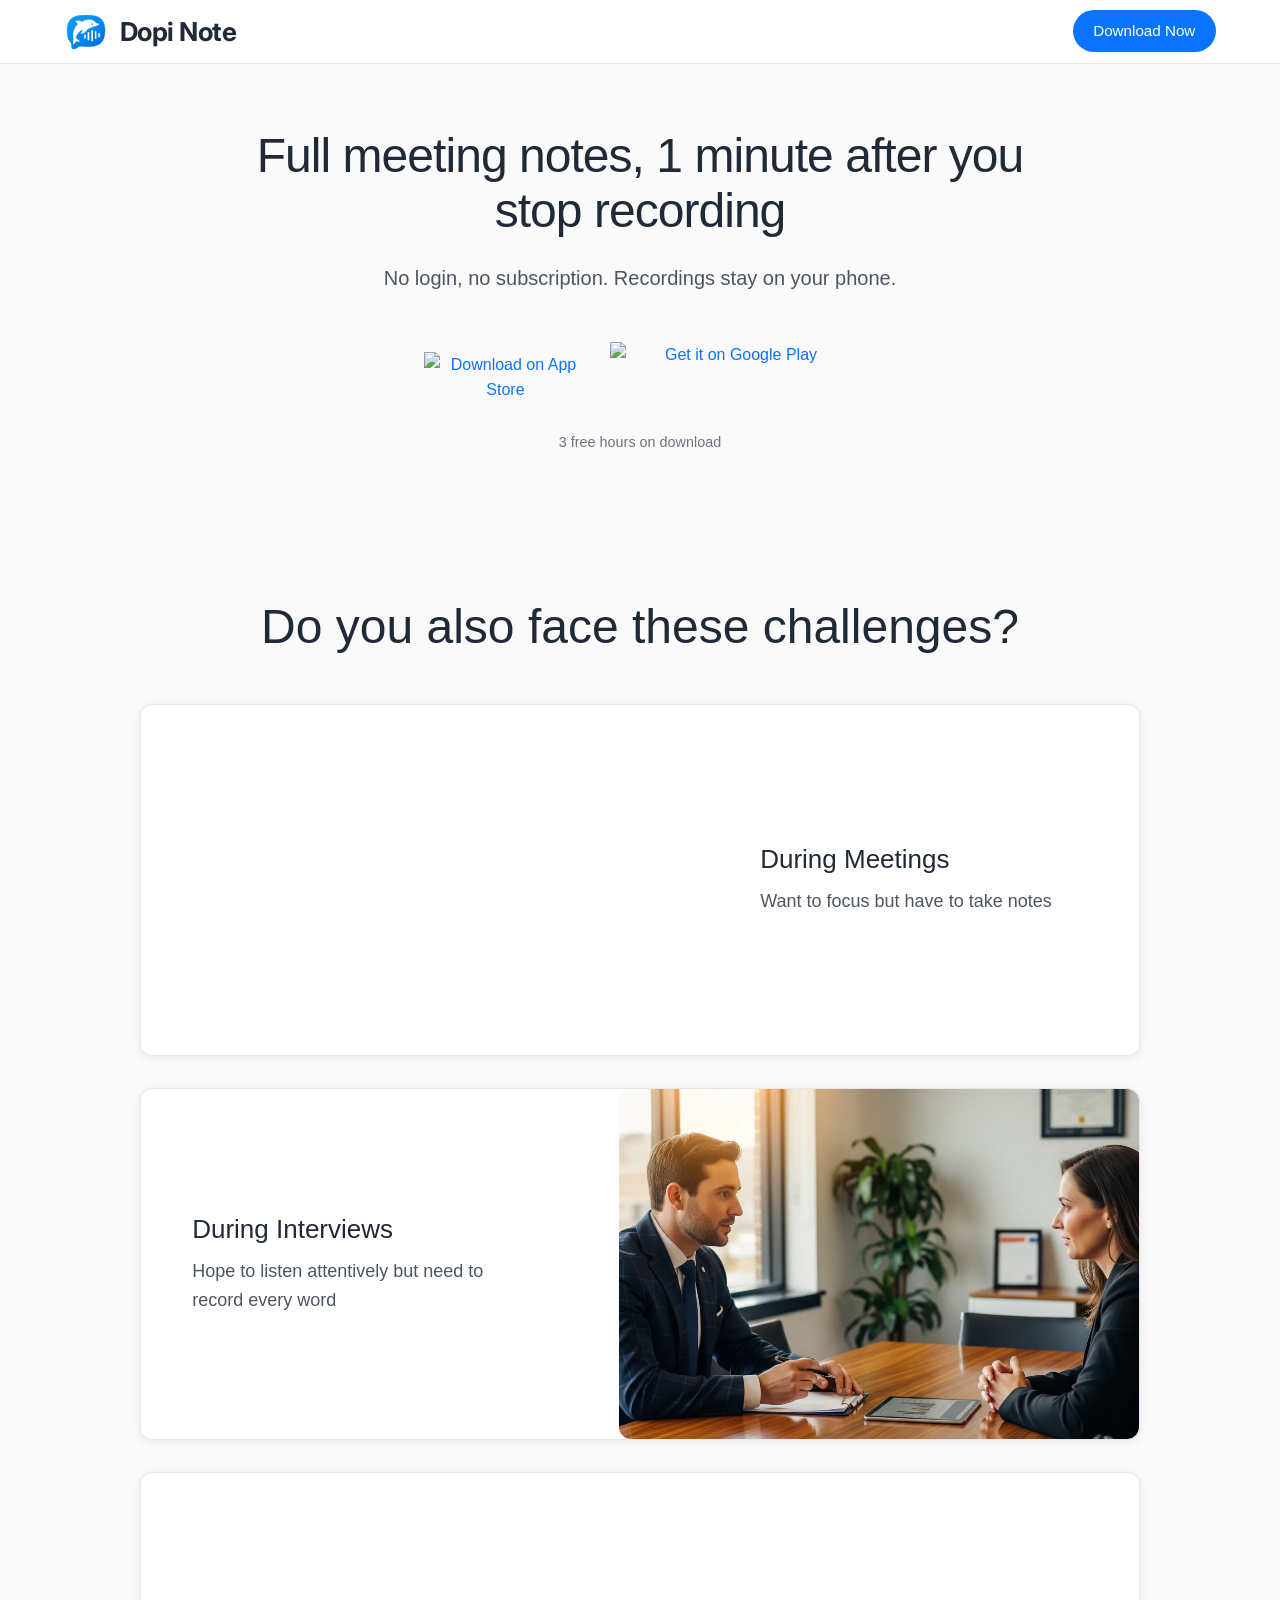
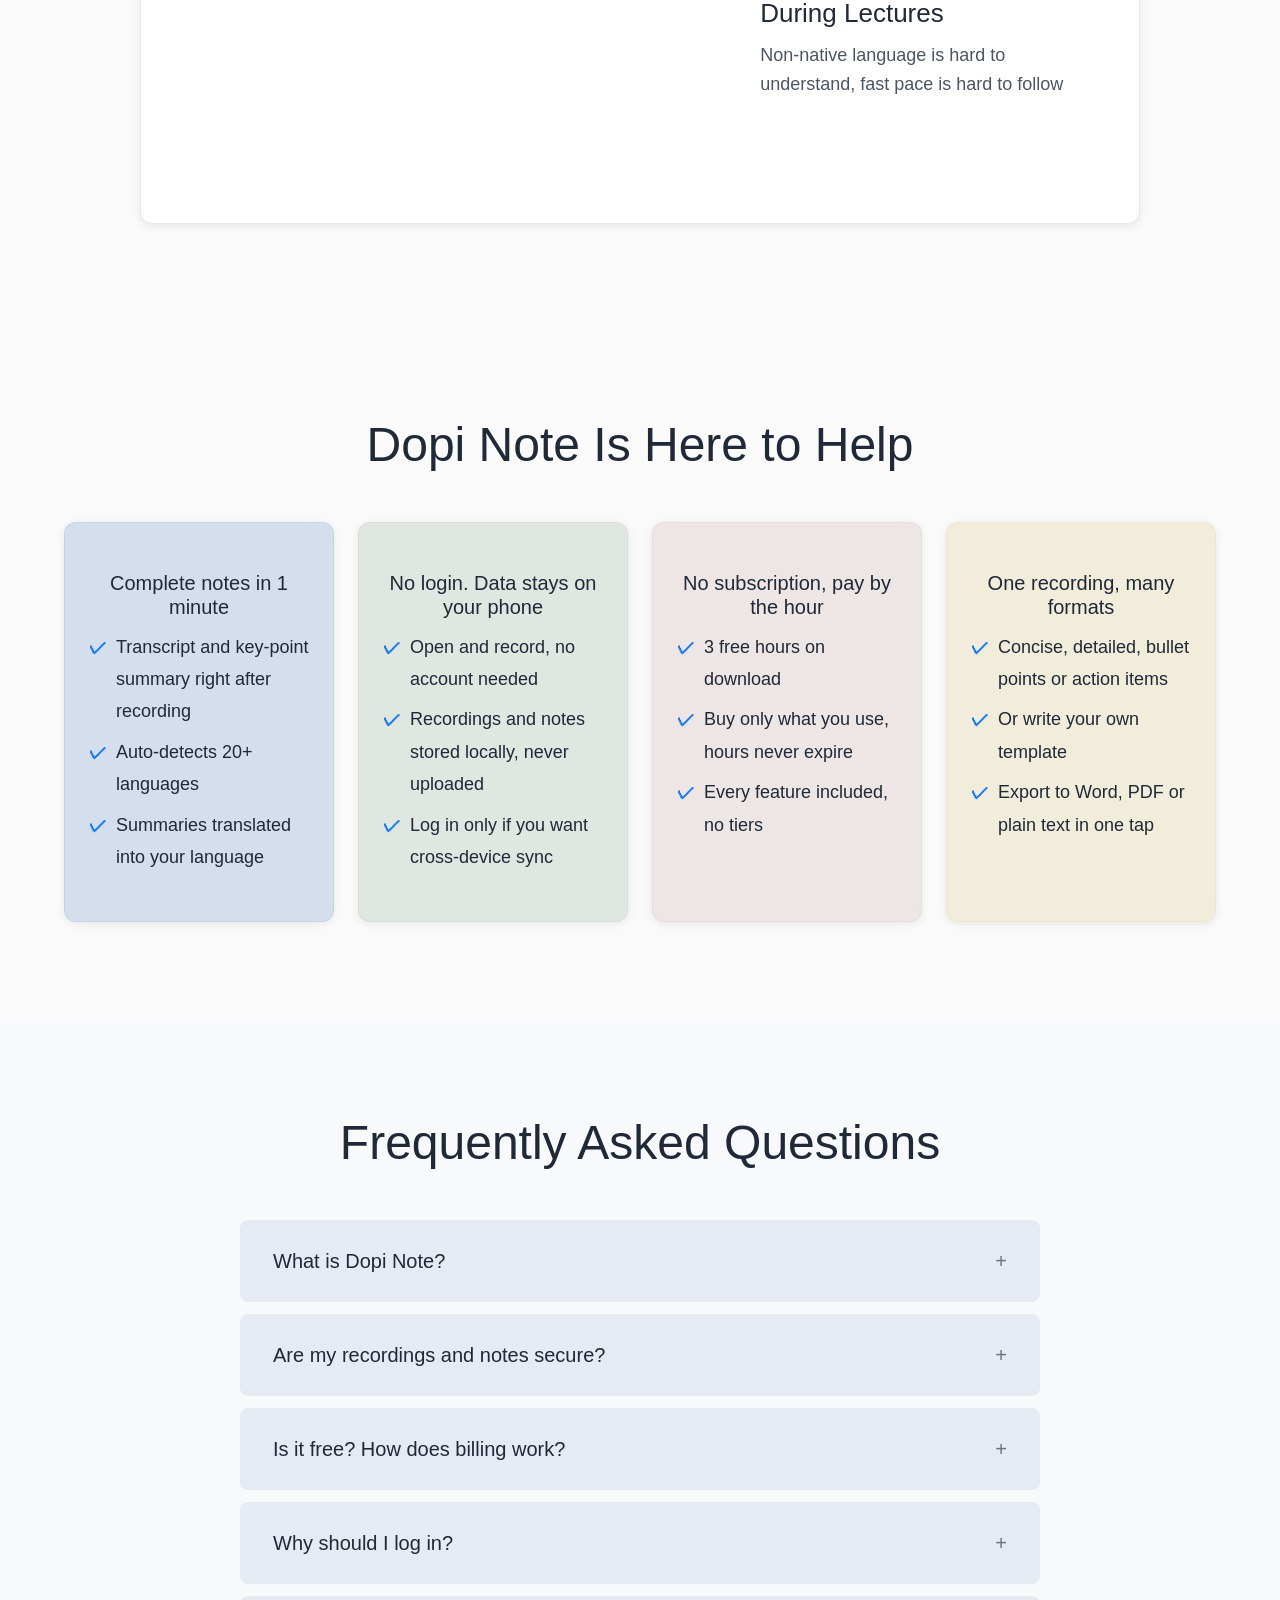
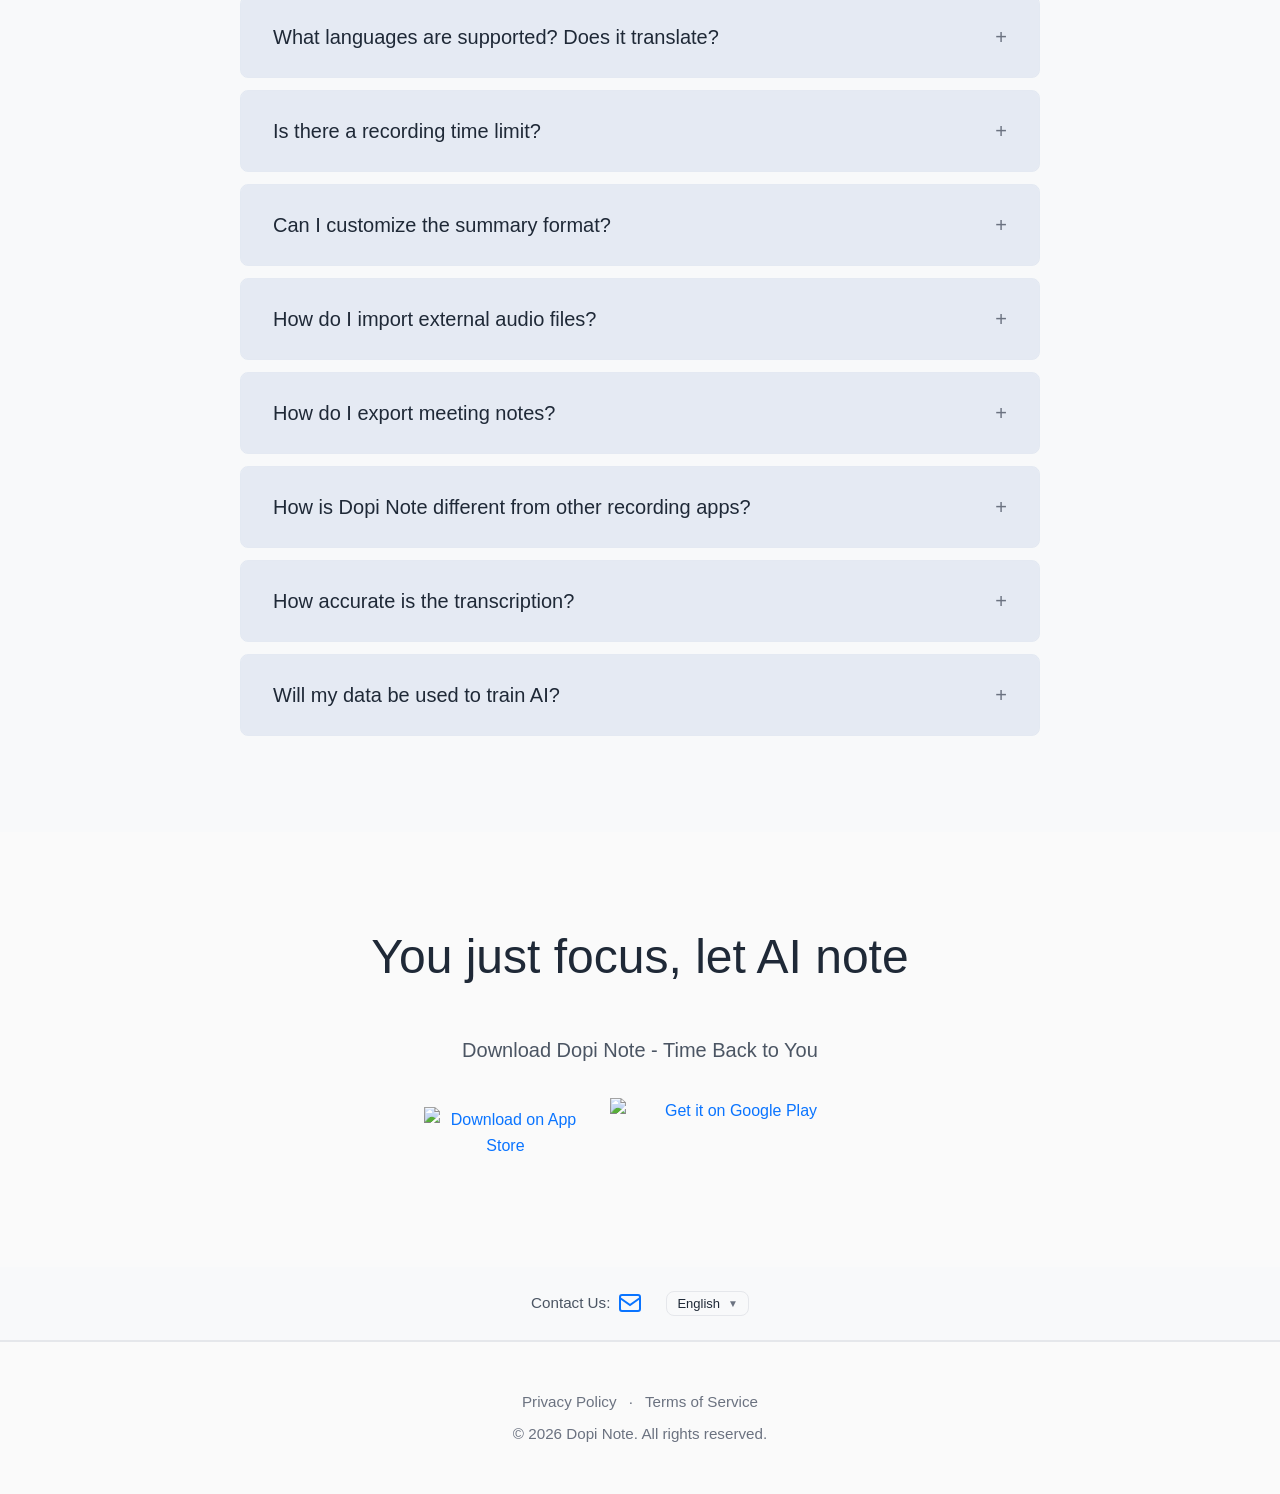
==== commit 711affd5: "文案全面改寫（從用戶角度：1 分鐘完整紀錄／免登入本機／免訂閱／多樣板多格式）；新增第四張功能卡；meta 與 JSON-LD 同步 Co-Authored-By: Claude Fable 5.1 " ====
--- a/index.html
+++ b/index.html
@@ -3,10 +3,10 @@
 <head>
   <meta charset="UTF-8" />
   <meta name="viewport" content="width=device-width, initial-scale=1.0" />
-  <title>Dopi Note — 會議錄音，1分鐘變逐字稿</title>
-  <meta name="description" content="Dopi Note：AI 智慧錄音筆記，1分鐘完成逐字稿與重點整理。免登入、高隱私、支援20+語言。" />
-  <meta property="og:title" content="Dopi Note — 會議錄音，1分鐘變逐字稿" />
-  <meta property="og:description" content="AI 智慧摘要，讓每句話都有價值。免登入、高隱私、支援20+語言。" />
+  <title>Dopi Note — AI 會議紀錄 App，1 分鐘出摘要，免登入免訂閱</title>
+  <meta name="description" content="AI 會議紀錄 App：錄音結束 1 分鐘內產出逐字稿與摘要。免登入、免訂閱，錄音只存在你的手機。支援 20+ 語言、多種摘要樣板，可匯出 Word、PDF。下載即贈 3 小時。" />
+  <meta property="og:title" content="Dopi Note — AI 會議紀錄 App，1 分鐘出摘要，免登入免訂閱" />
+  <meta property="og:description" content="錄音結束 1 分鐘拿到逐字稿與摘要。免登入、免訂閱，錄音只留在你的手機。" />
   <meta property="og:type" content="website" />
   <meta property="og:url" content="https://www.dopinote.com/" />
   <meta property="og:site_name" content="Dopi Note" />
@@ -24,9 +24,9 @@
   <link rel="preconnect" href="https://fonts.googleapis.com">
   <link rel="preconnect" href="https://fonts.gstatic.com" crossorigin>
   <link href="https://fonts.googleapis.com/css2?family=Inter:wght@400;500;600&family=Poppins:wght@600;700&display=swap" rel="stylesheet">
-  <link rel="preload" href="styles.css?v=7" as="style" />
-  <link rel="stylesheet" href="styles.css?v=7" />
-  <script defer src="i18n.js?v=7"></script>
+  <link rel="preload" href="styles.css?v=8" as="style" />
+  <link rel="stylesheet" href="styles.css?v=8" />
+  <script defer src="i18n.js?v=8"></script>
   <script type="application/ld+json">
   {
     "@context": "https://schema.org",
@@ -39,7 +39,7 @@
       "price": "0",
       "priceCurrency": "USD"
     },
-    "description": "Dopi Note：AI 智慧錄音筆記，1分鐘完成逐字稿與重點整理。免登入、高隱私、支援20+語言。",
+    "description": "AI 會議紀錄 App：錄音結束 1 分鐘內產出逐字稿與摘要。免登入、免訂閱，錄音只存在你的手機。支援 20+ 語言、多種摘要樣板，可匯出 Word、PDF。下載即贈 3 小時。",
     "url": "https://www.dopinote.com",
     "image": "https://www.dopinote.com/assets/og-image.png",
     "installUrl": [
@@ -59,7 +59,7 @@
         "name": "Dopi Note 是什麼？",
         "acceptedAnswer": {
           "@type": "Answer",
-          "text": "Dopi Note 是一款 AI 會議助理 App，1 分鐘即可生成逐字稿與摘要。獨家支援名詞修正與超靈活的摘要格式，iOS 與 Android 平台皆可使用。"
+          "text": "Dopi Note 是一款 AI 會議紀錄 App，錄音結束 1 分鐘內產出逐字稿與摘要。免登入、免訂閱，錄音只存在你的手機；支援多種摘要樣板與輸出格式，iOS 與 Android 皆可用。"
         }
       },
       {
@@ -172,8 +172,8 @@
   <!-- Hero：一句話定位 + 下載 -->
   <header class="hero">
     <div class="container">
-      <h1 class="hero-title" data-i18n="hero.title">會議錄音，1 分鐘變逐字稿與摘要</h1>
-      <p class="hero-subtitle" data-i18n="hero.subtitle">自動辨識 20+ 語言、錄音不離機、免訂閱</p>
+      <h1 class="hero-title" data-i18n="hero.title">錄音結束，1 分鐘拿到完整會議紀錄</h1>
+      <p class="hero-subtitle" data-i18n="hero.subtitle">免登入、免訂閱，錄音只留在你的手機</p>
       <div class="app-badges">
         <a href="https://apps.apple.com/app/id6677020892" class="app-badge app-store" target="_blank" rel="noopener noreferrer">
           <img src="https://developer.apple.com/assets/elements/badges/download-on-the-app-store.svg" alt="在 App Store 下載" data-i18n-alt="alt.appStore" width="120" height="40" />
@@ -239,26 +239,35 @@
       <h2 class="section-title" data-i18n="features.title">Dopi Note 來幫你</h2>
       <div class="features">
         <div class="feature-card feature-card-1">
-          <h3 class="feature-main-title" data-i18n="features.assistant.title">1 分鐘產出逐字稿與摘要</h3>
+          <h3 class="feature-main-title" data-i18n="features.assistant.title">1 分鐘出完整紀錄</h3>
           <ul class="feature-list">
-            <li data-i18n="features.assistant.items.0">自動辨識多國語言，快速生成逐字稿</li>
-            <li data-i18n="features.assistant.items.1">自動辨識場景，生成可溯源的摘要</li>
-            <li data-i18n="features.assistant.items.2">自動將會議記錄翻譯成你的語言</li>
+            <li data-i18n="features.assistant.items.0">錄完立刻有逐字稿與重點摘要</li>
+            <li data-i18n="features.assistant.items.1">自動辨識 20+ 語言，外語會議也能懂</li>
+            <li data-i18n="features.assistant.items.2">摘要自動翻成你的語言</li>
           </ul>
         </div>
         <div class="feature-card feature-card-2">
-          <h3 class="feature-main-title" data-i18n="features.security.title">原始錄音只存在你的手機</h3>
+          <h3 class="feature-main-title" data-i18n="features.security.title">免登入，資料只在你手機</h3>
           <ul class="feature-list">
-            <li data-i18n="features.security.items.0">登入可享雲端同步，不用擔心資料遺失</li>
-            <li data-i18n="features.security.items.1">選擇本機模式，資料只存在手機</li>
+            <li data-i18n="features.security.items.0">打開就能錄，不用註冊帳號</li>
+            <li data-i18n="features.security.items.1">錄音與紀錄存在本機，不上傳</li>
+            <li data-i18n="features.security.items.2">想跨裝置用，再登入同步就好</li>
           </ul>
         </div>
         <div class="feature-card feature-card-3">
-          <h3 class="feature-main-title" data-i18n="features.pricing.title">免訂閱，時數永不過期</h3>
+          <h3 class="feature-main-title" data-i18n="features.pricing.title">免訂閱，按時數買</h3>
           <ul class="feature-list">
-            <li data-i18n="features.pricing.items.0">免訂閱，購買時數即可享有全功能</li>
-            <li data-i18n="features.pricing.items.1">用多少買多少，超彈性</li>
-            <li data-i18n="features.pricing.items.2">時數永不過期</li>
+            <li data-i18n="features.pricing.items.0">下載即贈 3 小時</li>
+            <li data-i18n="features.pricing.items.1">用多少買多少，時數永不過期</li>
+            <li data-i18n="features.pricing.items.2">不分方案，全功能都能用</li>
+          </ul>
+        </div>
+        <div class="feature-card feature-card-4">
+          <h3 class="feature-main-title" data-i18n="features.formats.title">一份錄音，多種版本</h3>
+          <ul class="feature-list">
+            <li data-i18n="features.formats.items.0">精簡、詳細、條列、行動項目隨你選</li>
+            <li data-i18n="features.formats.items.1">也可以自訂你的樣板</li>
+            <li data-i18n="features.formats.items.2">匯出 Word、PDF、純文字，一鍵分享</li>
           </ul>
         </div>
       </div>
@@ -272,7 +281,7 @@
       <div class="faq-list">
         <details class="faq-item">
           <summary data-i18n="faq.q1.q">Dopi Note 是什麼？</summary>
-          <p data-i18n="faq.q1.a">Dopi Note 是一款 AI 會議助理 App，1 分鐘即可生成逐字稿與摘要。獨家支援名詞修正與超靈活的摘要格式，iOS 與 Android 平台皆可使用。</p>
+          <p data-i18n="faq.q1.a">Dopi Note 是一款 AI 會議紀錄 App，錄音結束 1 分鐘內產出逐字稿與摘要。免登入、免訂閱，錄音只存在你的手機；支援多種摘要樣板與輸出格式，iOS 與 Android 皆可用。</p>
         </details>
         <details class="faq-item">
           <summary data-i18n="faq.q2.q">我的錄音和筆記安全嗎？</summary>
--- a/styles.css
+++ b/styles.css
@@ -399,8 +399,8 @@
    ========================================================================== */
 .features {
   display: grid;
-  grid-template-columns: repeat(3, 1fr);
-  gap: var(--spacing-xl);
+  grid-template-columns: repeat(4, 1fr);
+  gap: var(--spacing-lg);
   max-width: var(--container-width);
   margin: 0 auto;
 }
@@ -414,7 +414,8 @@
 }
 
 .feature-main-title {
-  font-size: var(--text-2xl);
+  font-size: var(--text-xl);
+  font-weight: 500;
   font-weight: 400;
   margin-bottom: var(--spacing-sm);
   color: var(--text);
@@ -470,6 +471,13 @@
   border-color: rgba(216, 191, 185, 0.2);
 }
 
+.feature-card-4 {
+  background: rgba(226, 208, 160, 0.35);
+  backdrop-filter: blur(10px);
+  -webkit-backdrop-filter: blur(10px);
+  border-color: rgba(226, 208, 160, 0.2);
+}
+
 /* ==========================================================================
    11. 品牌標語區塊
    ========================================================================== */
@@ -749,6 +757,10 @@
 
 /* 手機橫向 (640px以下) */
 @media (max-width: 640px) {
+  .hero .hero-title {
+    font-size: var(--text-2xl);
+  }
+
   /* 導航列優化 */
   .nav-container {
     padding: 0 var(--spacing-md);
--- a/styles.css
+++ b/styles.css
@@ -399,8 +399,8 @@
    ========================================================================== */
 .features {
   display: grid;
-  grid-template-columns: repeat(3, 1fr);
-  gap: var(--spacing-xl);
+  grid-template-columns: repeat(4, 1fr);
+  gap: var(--spacing-lg);
   max-width: var(--container-width);
   margin: 0 auto;
 }
@@ -414,7 +414,8 @@
 }
 
 .feature-main-title {
-  font-size: var(--text-2xl);
+  font-size: var(--text-xl);
+  font-weight: 500;
   font-weight: 400;
   margin-bottom: var(--spacing-sm);
   color: var(--text);
@@ -470,6 +471,13 @@
   border-color: rgba(216, 191, 185, 0.2);
 }
 
+.feature-card-4 {
+  background: rgba(226, 208, 160, 0.35);
+  backdrop-filter: blur(10px);
+  -webkit-backdrop-filter: blur(10px);
+  border-color: rgba(226, 208, 160, 0.2);
+}
+
 /* ==========================================================================
    11. 品牌標語區塊
    ========================================================================== */
@@ -749,6 +757,10 @@
 
 /* 手機橫向 (640px以下) */
 @media (max-width: 640px) {
+  .hero .hero-title {
+    font-size: var(--text-2xl);
+  }
+
   /* 導航列優化 */
   .nav-container {
     padding: 0 var(--spacing-md);
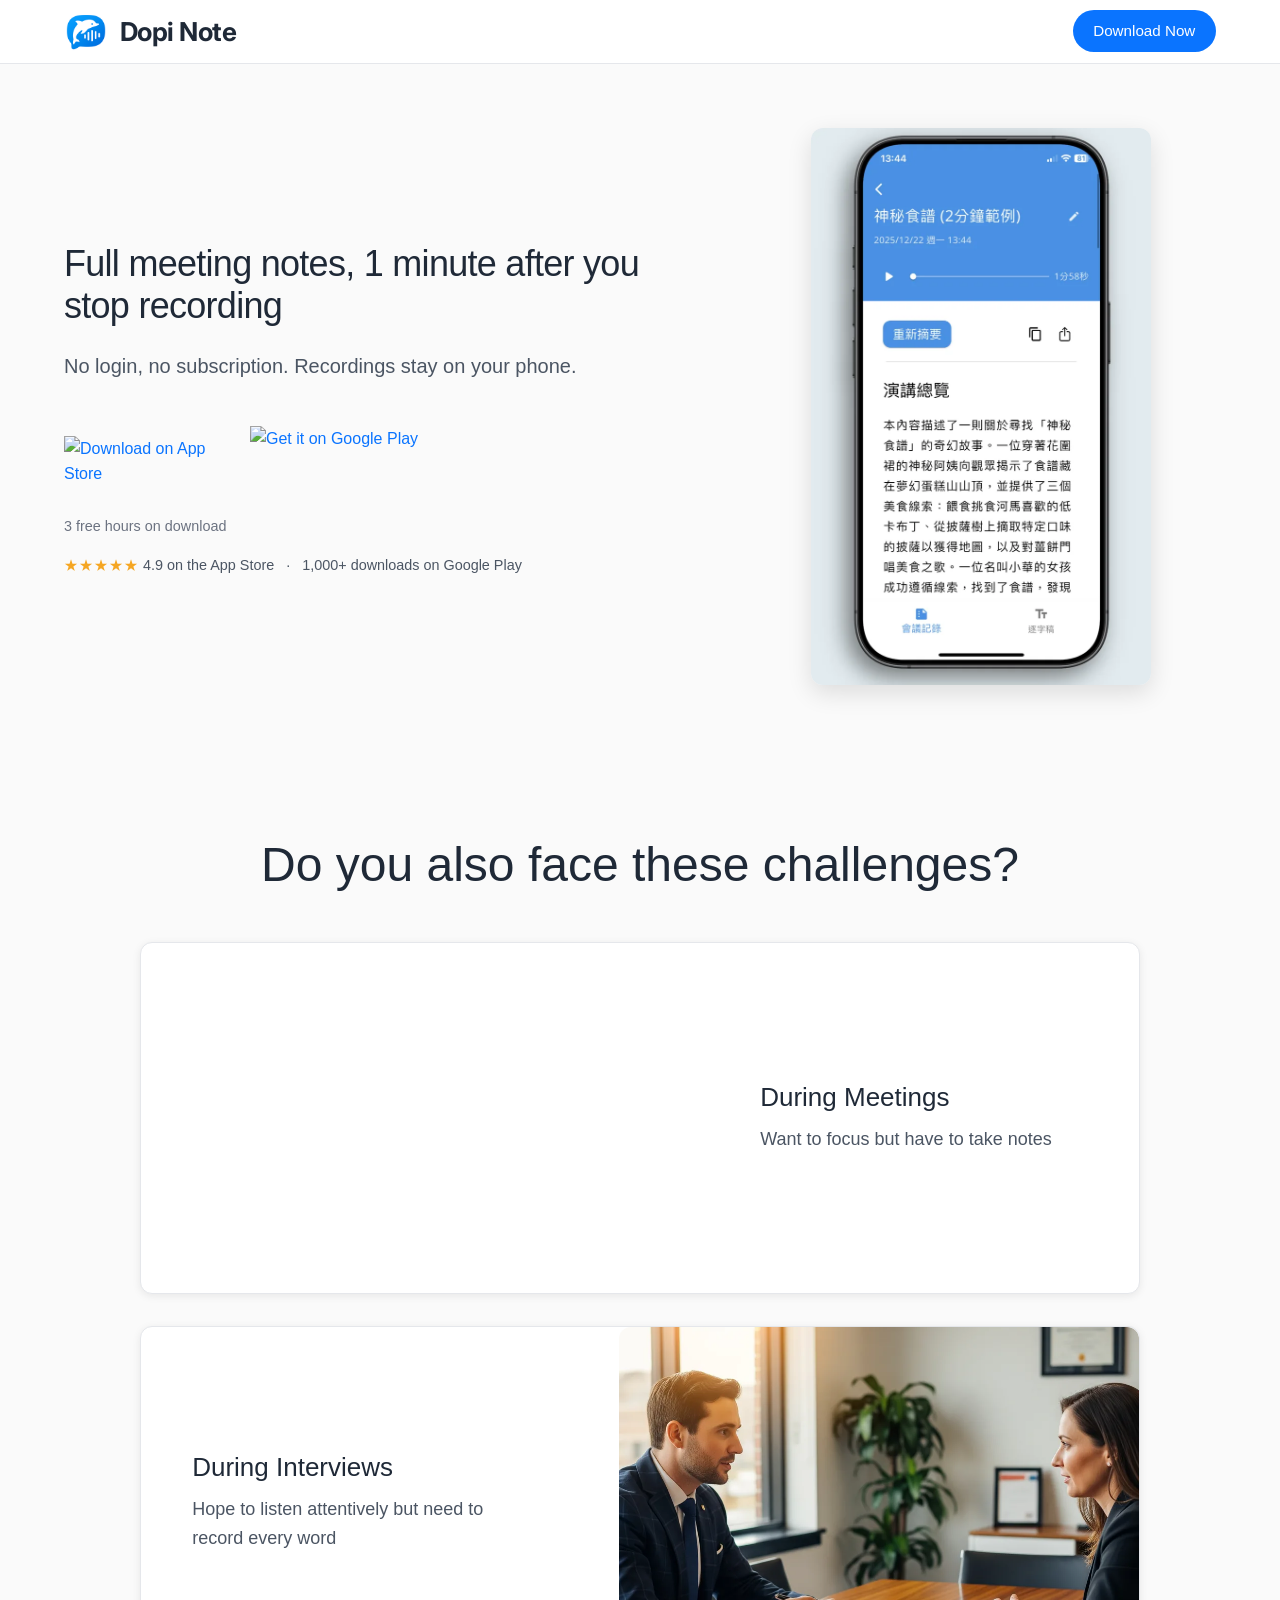
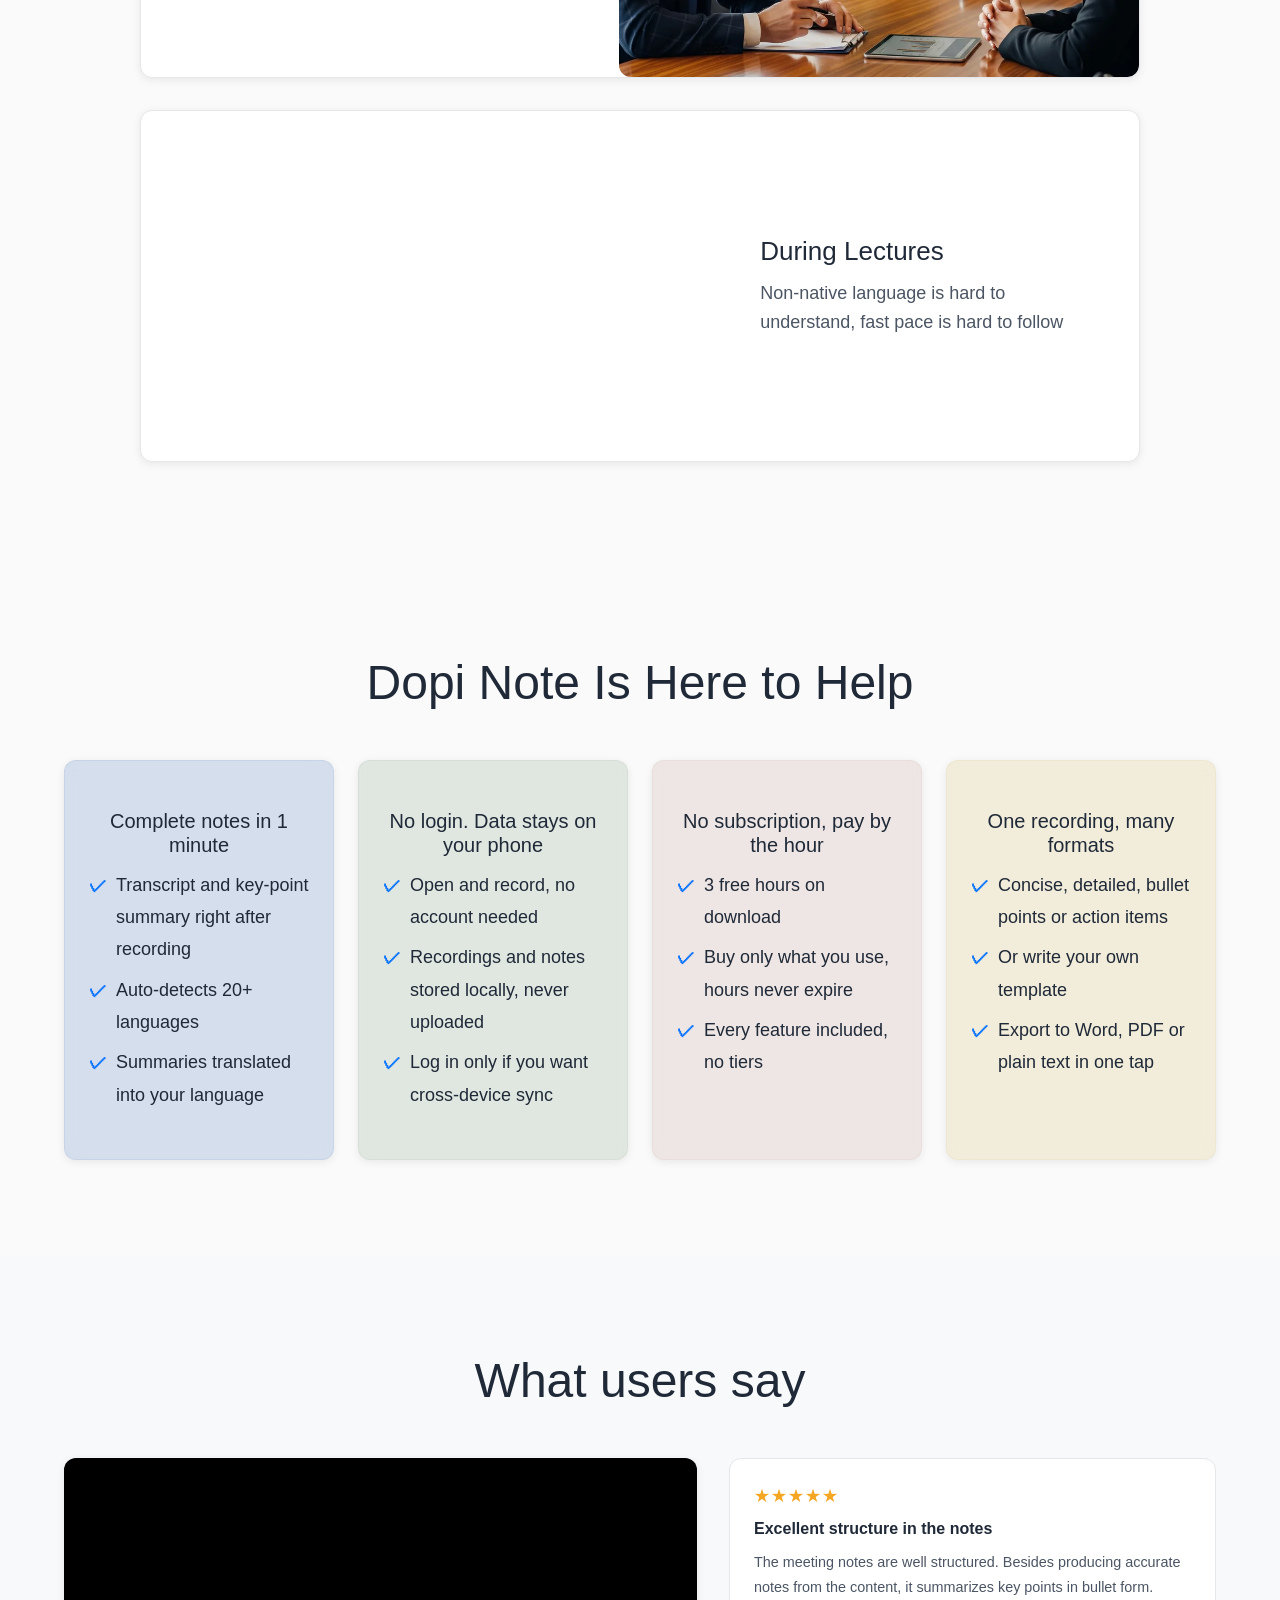
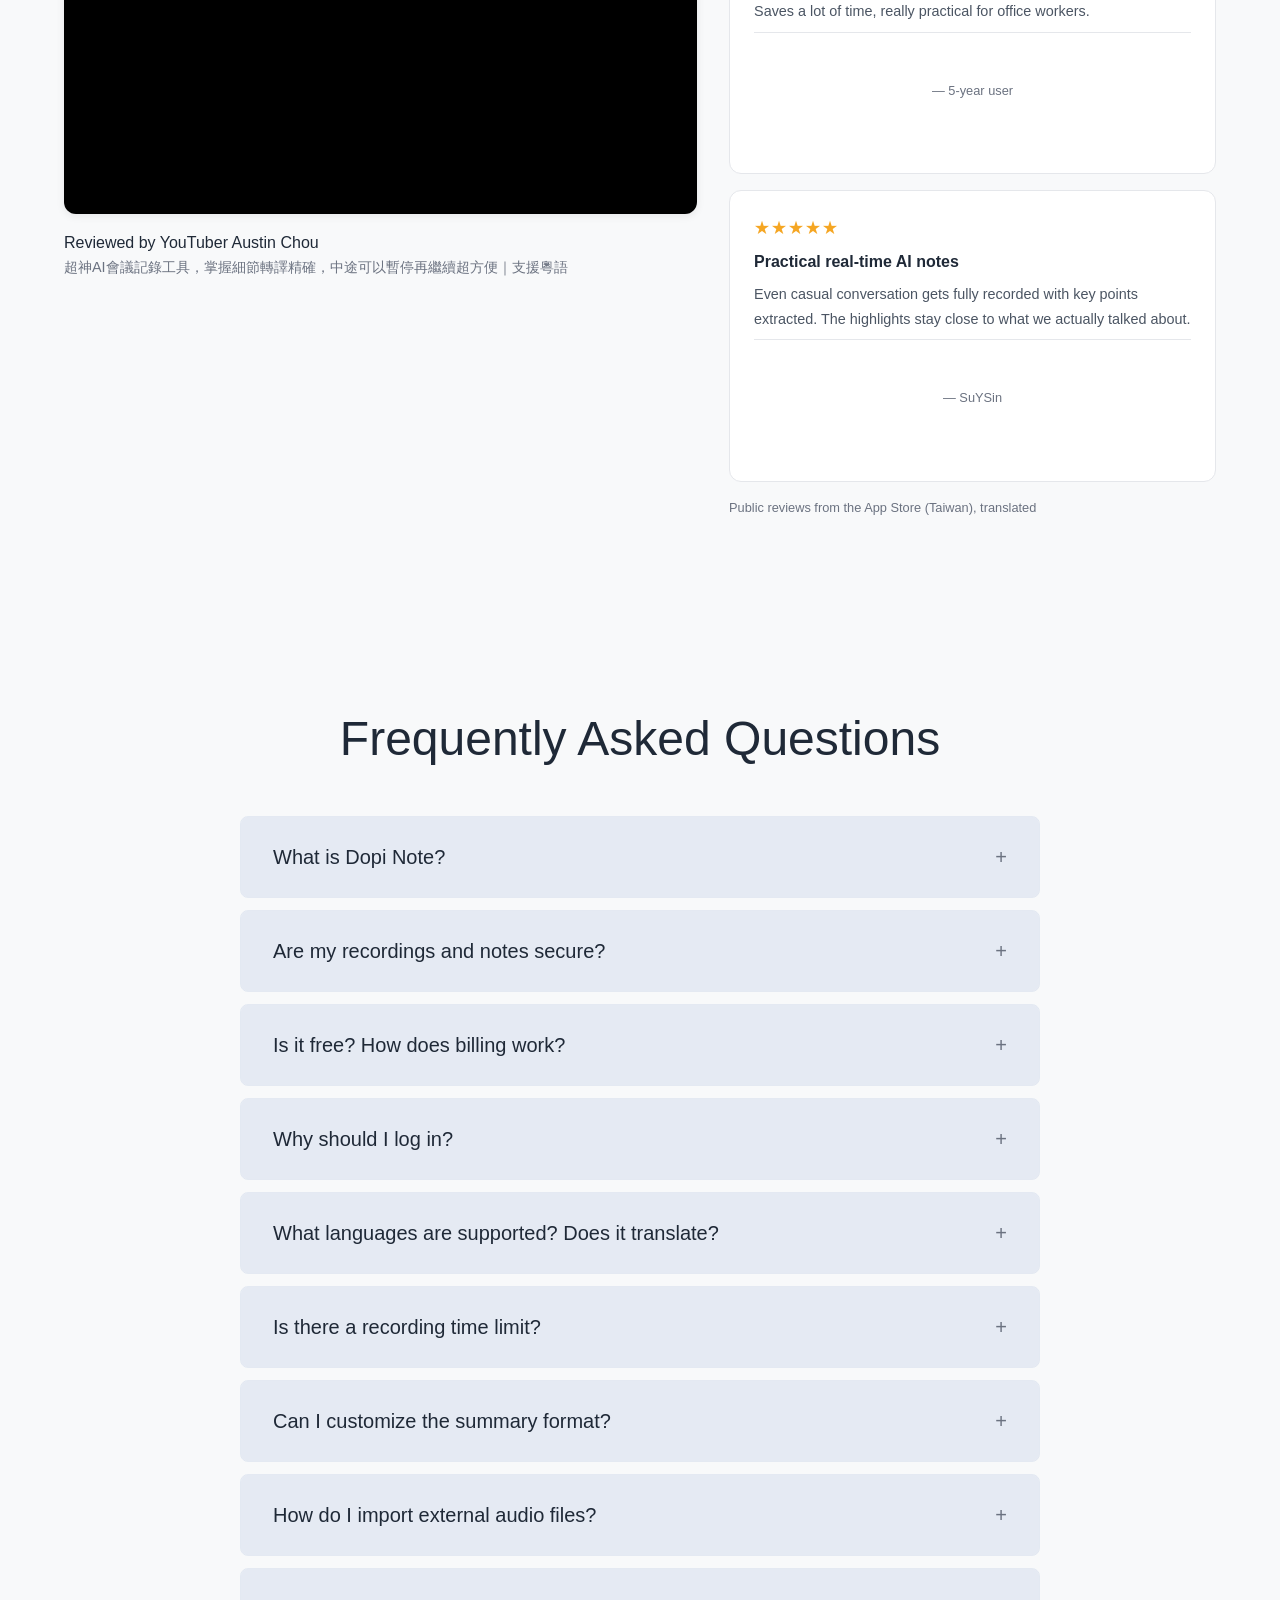
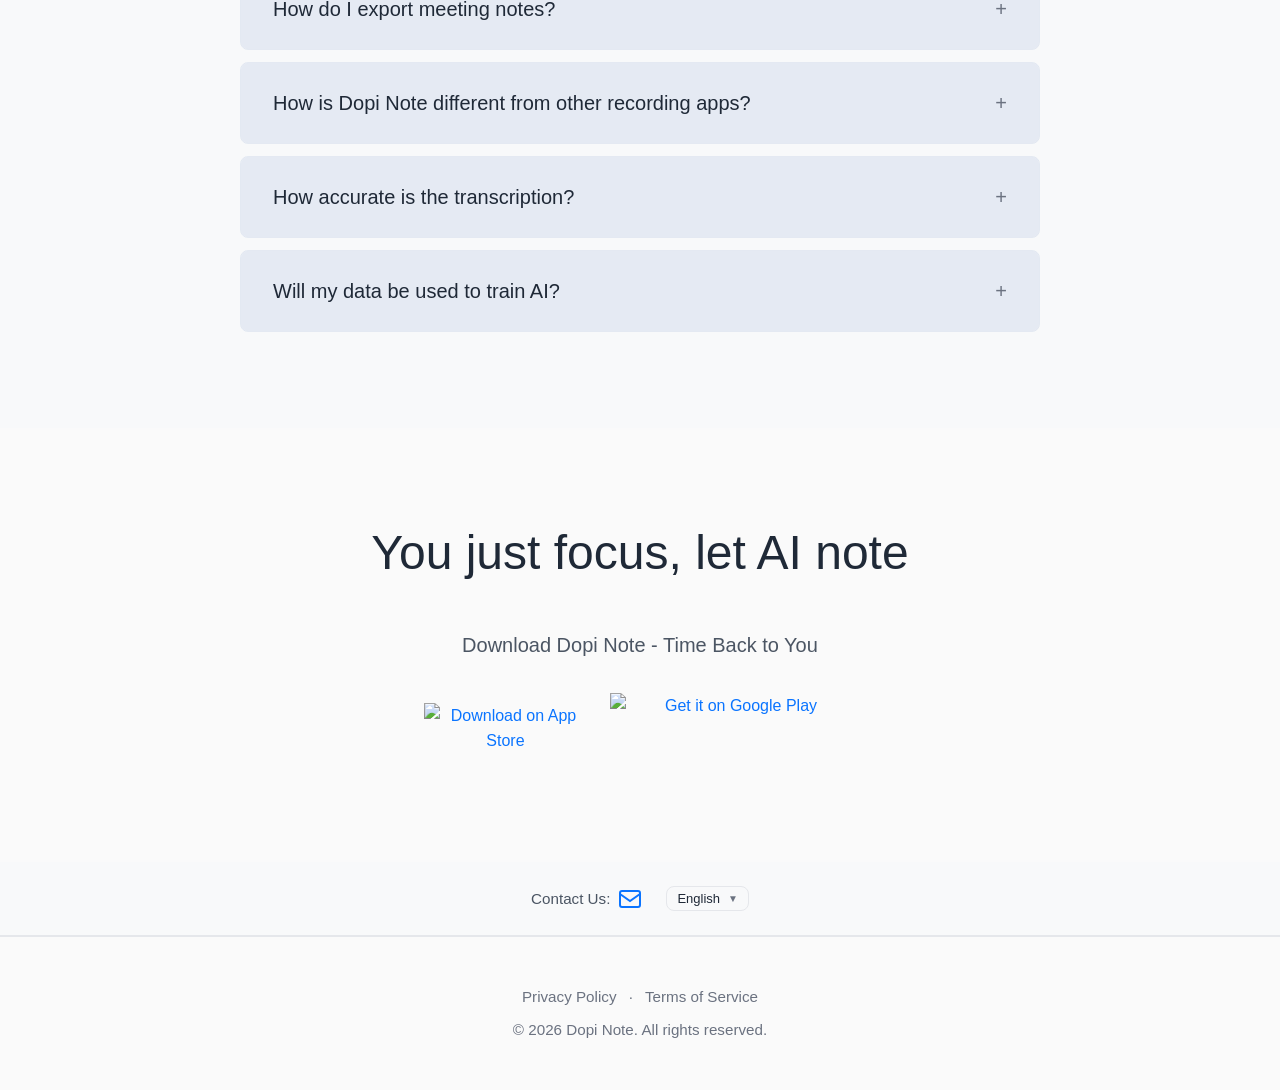
==== commit bc049274: "hero 加摘要截圖與評分列；新增用戶推薦區（YouTuber 實測＋App Store 評論）；JSON-LD 加 aggregateRating Co-Authored-By: Claude Fa" ====
--- a/index.html
+++ b/index.html
@@ -24,9 +24,9 @@
   <link rel="preconnect" href="https://fonts.googleapis.com">
   <link rel="preconnect" href="https://fonts.gstatic.com" crossorigin>
   <link href="https://fonts.googleapis.com/css2?family=Inter:wght@400;500;600&family=Poppins:wght@600;700&display=swap" rel="stylesheet">
-  <link rel="preload" href="styles.css?v=8" as="style" />
-  <link rel="stylesheet" href="styles.css?v=8" />
-  <script defer src="i18n.js?v=8"></script>
+  <link rel="preload" href="styles.css?v=9" as="style" />
+  <link rel="stylesheet" href="styles.css?v=9" />
+  <script defer src="i18n.js?v=9"></script>
   <script type="application/ld+json">
   {
     "@context": "https://schema.org",
@@ -46,7 +46,13 @@
       "https://apps.apple.com/app/id6677020892",
       "https://play.google.com/store/apps/details?id=com.orangefish.transcriber"
     ],
-    "inLanguage": "zh-TW"
+    "inLanguage": "zh-TW",
+    "aggregateRating": {
+      "@type": "AggregateRating",
+      "ratingValue": "4.9",
+      "ratingCount": "25",
+      "bestRating": "5"
+    }
   }
   </script>
   <script type="application/ld+json">
@@ -172,9 +178,10 @@
   <!-- Hero：一句話定位 + 下載 -->
   <header class="hero">
     <div class="container">
-      <h1 class="hero-title" data-i18n="hero.title">錄音結束，1 分鐘拿到完整會議紀錄</h1>
-      <p class="hero-subtitle" data-i18n="hero.subtitle">免登入、免訂閱，錄音只留在你的手機</p>
-      <div class="app-badges">
+      <div class="hero-copy">
+        <h1 class="hero-title" data-i18n="hero.title">錄音結束，1 分鐘拿到完整會議紀錄</h1>
+        <p class="hero-subtitle" data-i18n="hero.subtitle">免登入、免訂閱，錄音只留在你的手機</p>
+        <div class="app-badges">
         <a href="https://apps.apple.com/app/id6677020892" class="app-badge app-store" target="_blank" rel="noopener noreferrer">
           <img src="https://developer.apple.com/assets/elements/badges/download-on-the-app-store.svg" alt="在 App Store 下載" data-i18n-alt="alt.appStore" width="120" height="40" />
         </a>
@@ -182,7 +189,19 @@
           <img src="https://play.google.com/intl/en_us/badges/static/images/badges/en_badge_web_generic.png" alt="在 Google Play 下載" data-i18n-alt="alt.googlePlay" width="564" height="168" />
         </a>
       </div>
-      <p class="hero-note" data-i18n="hero.note">下載即贈 3 小時</p>
+        <p class="hero-note" data-i18n="hero.note">下載即贈 3 小時</p>
+        <p class="hero-proof">
+          <span class="proof-item"><span class="stars" aria-hidden="true">★★★★★</span> 4.9 <span data-i18n="hero.ratingLabel">App Store 評分</span></span>
+          <span class="proof-sep" aria-hidden="true">·</span>
+          <span class="proof-item">1,000+ <span data-i18n="hero.downloadsLabel">次下載（Google Play）</span></span>
+        </p>
+      </div>
+      <div class="hero-shot">
+        <picture>
+          <source srcset="assets/hero-summary.webp" type="image/webp">
+          <img src="assets/hero-summary.jpg" alt="Dopi Note 會議紀錄摘要畫面" data-i18n-alt="alt.heroShot" width="720" height="1179" fetchpriority="high">
+        </picture>
+      </div>
     </div>
   </header>
 
@@ -274,6 +293,43 @@
     </div>
   </section>
 
+  <!-- 用戶推薦：YouTuber 實測＋App Store 評論 -->
+  <section class="section social-section">
+    <div class="container">
+      <h2 class="section-title" data-i18n="social.title">用過的人怎麼說</h2>
+      <div class="social-grid">
+        <div class="social-video">
+          <div class="video-frame">
+            <iframe
+              src="https://www.youtube.com/embed/jBdn6qpNiI4?start=162&rel=0&modestbranding=1"
+              title="超神AI會議記錄工具，掌握細節轉譯精確，中途可以暫停再繼續超方便｜支援粵語 feat. DopiNote"
+              loading="lazy"
+              allow="accelerometer; autoplay; clipboard-write; encrypted-media; gyroscope; picture-in-picture"
+              allowfullscreen>
+            </iframe>
+          </div>
+          <p class="social-video-label" data-i18n="social.videoLabel">YouTuber 大有牧森 Austin Chou 實測</p>
+          <p class="social-video-caption">超神AI會議記錄工具，掌握細節轉譯精確，中途可以暫停再繼續超方便｜支援粵語</p>
+        </div>
+        <div class="review-list">
+          <blockquote class="review-card">
+            <p class="review-stars" aria-label="5/5">★★★★★</p>
+            <p class="review-title" data-i18n="social.r1.title">紀錄產出的架構很優秀</p>
+            <p class="review-body" data-i18n="social.r1.body">會議記錄架構優秀，除了能依據內容正確產出紀錄之外，亦能歸納重點並以條列式呈現，節省很多時間，對上班族來說相當實用。</p>
+            <footer class="review-author">— <span data-i18n="social.r1.author">5年使用者</span></footer>
+          </blockquote>
+          <blockquote class="review-card">
+            <p class="review-stars" aria-label="5/5">★★★★★</p>
+            <p class="review-title" data-i18n="social.r2.title">實用 AI 即時紀錄</p>
+            <p class="review-body" data-i18n="social.r2.body">隨意聊天內容也能完整記錄並節錄重點，檢查重點後發現也很貼近聊天的主題。</p>
+            <footer class="review-author">— <span data-i18n="social.r2.author">SuYSin</span></footer>
+          </blockquote>
+          <p class="review-source" data-i18n="social.source">來自 App Store 台灣的公開評論</p>
+        </div>
+      </div>
+    </div>
+  </section>
+
   <!-- 常見問題 FAQ -->
   <section class="section faq-section">
     <div class="container">
--- a/styles.css
+++ b/styles.css
@@ -231,19 +231,26 @@
    ========================================================================== */
 .hero {
   padding: var(--spacing-3xl) 0 var(--spacing-2xl);
-  text-align: center;
 }
 
 .hero .container {
+  display: grid;
+  grid-template-columns: minmax(0, 1.15fr) minmax(0, 0.85fr);
+  align-items: center;
+  gap: var(--spacing-2xl);
+}
+
+.hero-copy {
   display: flex;
   flex-direction: column;
-  align-items: center;
+  align-items: flex-start;
   gap: var(--spacing-md);
-  max-width: 860px;
-}
-
-.hero .app-badges {
-  margin-top: var(--spacing-md);
+  text-align: left;
+}
+
+.hero-copy .app-badges {
+  justify-content: flex-start;
+  margin-top: var(--spacing-sm);
 }
 
 .hero-note {
@@ -251,8 +258,36 @@
   color: var(--muted);
 }
 
+.hero-proof {
+  display: flex;
+  flex-wrap: wrap;
+  align-items: center;
+  gap: var(--spacing-xs) var(--spacing-sm);
+  font-size: var(--text-sm);
+  color: var(--text-light);
+}
+
+.stars,
+.review-stars {
+  color: #f5a623;
+  letter-spacing: 1px;
+}
+
+.hero-shot {
+  display: flex;
+  justify-content: center;
+}
+
+.hero-shot img {
+  width: 100%;
+  max-width: 340px;
+  height: auto;
+  border-radius: var(--radius);
+  box-shadow: var(--shadow-lg);
+}
+
 .hero .hero-title {
-  font-size: var(--text-4xl);
+  font-size: var(--text-3xl);
   font-weight: 400;
   color: var(--text);
   margin-bottom: var(--spacing-xs);
@@ -483,6 +518,83 @@
    ========================================================================== */
 
 /* ==========================================================================
+   11.2. 用戶推薦區塊
+   ========================================================================== */
+.social-section {
+  background: var(--section);
+}
+
+.social-grid {
+  display: grid;
+  grid-template-columns: minmax(0, 1.3fr) minmax(0, 1fr);
+  gap: var(--spacing-xl);
+  align-items: start;
+}
+
+.video-frame {
+  position: relative;
+  padding-bottom: 56.25%;
+  border-radius: var(--radius);
+  overflow: hidden;
+  box-shadow: var(--shadow);
+  background: #000;
+}
+
+.video-frame iframe {
+  position: absolute;
+  inset: 0;
+  width: 100%;
+  height: 100%;
+  border: 0;
+}
+
+.social-video-label {
+  margin-top: var(--spacing-md);
+  font-weight: 500;
+}
+
+.social-video-caption {
+  color: var(--muted);
+  font-size: var(--text-sm);
+}
+
+.review-list {
+  display: flex;
+  flex-direction: column;
+  gap: var(--spacing-md);
+}
+
+.review-card {
+  margin: 0;
+  background: var(--surface);
+  border: 1px solid var(--border);
+  border-radius: var(--radius);
+  padding: var(--spacing-lg);
+}
+
+.review-title {
+  font-weight: 600;
+  margin: var(--spacing-xs) 0;
+}
+
+.review-body {
+  color: var(--text-light);
+  font-size: var(--text-sm);
+  line-height: 1.7;
+}
+
+.review-author {
+  color: var(--muted);
+  font-size: var(--text-xs);
+  margin-top: var(--spacing-xs);
+}
+
+.review-source {
+  color: var(--muted);
+  font-size: var(--text-xs);
+}
+
+/* ==========================================================================
    11.5. FAQ 區塊
    ========================================================================== */
 .faq-section {
@@ -705,10 +817,36 @@
   .features {
     grid-template-columns: repeat(2, 1fr);
   }
+
+  .social-grid {
+    grid-template-columns: 1fr;
+  }
 }
 
 /* 平板直向 (768px以下) */
 @media (max-width: 768px) {
+  .hero .container {
+    grid-template-columns: 1fr;
+    gap: var(--spacing-xl);
+  }
+
+  .hero-copy {
+    align-items: center;
+    text-align: center;
+  }
+
+  .hero-copy .app-badges {
+    justify-content: center;
+  }
+
+  .hero-proof {
+    justify-content: center;
+  }
+
+  .hero-shot img {
+    max-width: 260px;
+  }
+
   .hero .container {
     gap: var(--spacing-lg);
   }
--- a/styles.css
+++ b/styles.css
@@ -231,19 +231,26 @@
    ========================================================================== */
 .hero {
   padding: var(--spacing-3xl) 0 var(--spacing-2xl);
-  text-align: center;
 }
 
 .hero .container {
+  display: grid;
+  grid-template-columns: minmax(0, 1.15fr) minmax(0, 0.85fr);
+  align-items: center;
+  gap: var(--spacing-2xl);
+}
+
+.hero-copy {
   display: flex;
   flex-direction: column;
-  align-items: center;
+  align-items: flex-start;
   gap: var(--spacing-md);
-  max-width: 860px;
-}
-
-.hero .app-badges {
-  margin-top: var(--spacing-md);
+  text-align: left;
+}
+
+.hero-copy .app-badges {
+  justify-content: flex-start;
+  margin-top: var(--spacing-sm);
 }
 
 .hero-note {
@@ -251,8 +258,36 @@
   color: var(--muted);
 }
 
+.hero-proof {
+  display: flex;
+  flex-wrap: wrap;
+  align-items: center;
+  gap: var(--spacing-xs) var(--spacing-sm);
+  font-size: var(--text-sm);
+  color: var(--text-light);
+}
+
+.stars,
+.review-stars {
+  color: #f5a623;
+  letter-spacing: 1px;
+}
+
+.hero-shot {
+  display: flex;
+  justify-content: center;
+}
+
+.hero-shot img {
+  width: 100%;
+  max-width: 340px;
+  height: auto;
+  border-radius: var(--radius);
+  box-shadow: var(--shadow-lg);
+}
+
 .hero .hero-title {
-  font-size: var(--text-4xl);
+  font-size: var(--text-3xl);
   font-weight: 400;
   color: var(--text);
   margin-bottom: var(--spacing-xs);
@@ -483,6 +518,83 @@
    ========================================================================== */
 
 /* ==========================================================================
+   11.2. 用戶推薦區塊
+   ========================================================================== */
+.social-section {
+  background: var(--section);
+}
+
+.social-grid {
+  display: grid;
+  grid-template-columns: minmax(0, 1.3fr) minmax(0, 1fr);
+  gap: var(--spacing-xl);
+  align-items: start;
+}
+
+.video-frame {
+  position: relative;
+  padding-bottom: 56.25%;
+  border-radius: var(--radius);
+  overflow: hidden;
+  box-shadow: var(--shadow);
+  background: #000;
+}
+
+.video-frame iframe {
+  position: absolute;
+  inset: 0;
+  width: 100%;
+  height: 100%;
+  border: 0;
+}
+
+.social-video-label {
+  margin-top: var(--spacing-md);
+  font-weight: 500;
+}
+
+.social-video-caption {
+  color: var(--muted);
+  font-size: var(--text-sm);
+}
+
+.review-list {
+  display: flex;
+  flex-direction: column;
+  gap: var(--spacing-md);
+}
+
+.review-card {
+  margin: 0;
+  background: var(--surface);
+  border: 1px solid var(--border);
+  border-radius: var(--radius);
+  padding: var(--spacing-lg);
+}
+
+.review-title {
+  font-weight: 600;
+  margin: var(--spacing-xs) 0;
+}
+
+.review-body {
+  color: var(--text-light);
+  font-size: var(--text-sm);
+  line-height: 1.7;
+}
+
+.review-author {
+  color: var(--muted);
+  font-size: var(--text-xs);
+  margin-top: var(--spacing-xs);
+}
+
+.review-source {
+  color: var(--muted);
+  font-size: var(--text-xs);
+}
+
+/* ==========================================================================
    11.5. FAQ 區塊
    ========================================================================== */
 .faq-section {
@@ -705,10 +817,36 @@
   .features {
     grid-template-columns: repeat(2, 1fr);
   }
+
+  .social-grid {
+    grid-template-columns: 1fr;
+  }
 }
 
 /* 平板直向 (768px以下) */
 @media (max-width: 768px) {
+  .hero .container {
+    grid-template-columns: 1fr;
+    gap: var(--spacing-xl);
+  }
+
+  .hero-copy {
+    align-items: center;
+    text-align: center;
+  }
+
+  .hero-copy .app-badges {
+    justify-content: center;
+  }
+
+  .hero-proof {
+    justify-content: center;
+  }
+
+  .hero-shot img {
+    max-width: 260px;
+  }
+
   .hero .container {
     gap: var(--spacing-lg);
   }
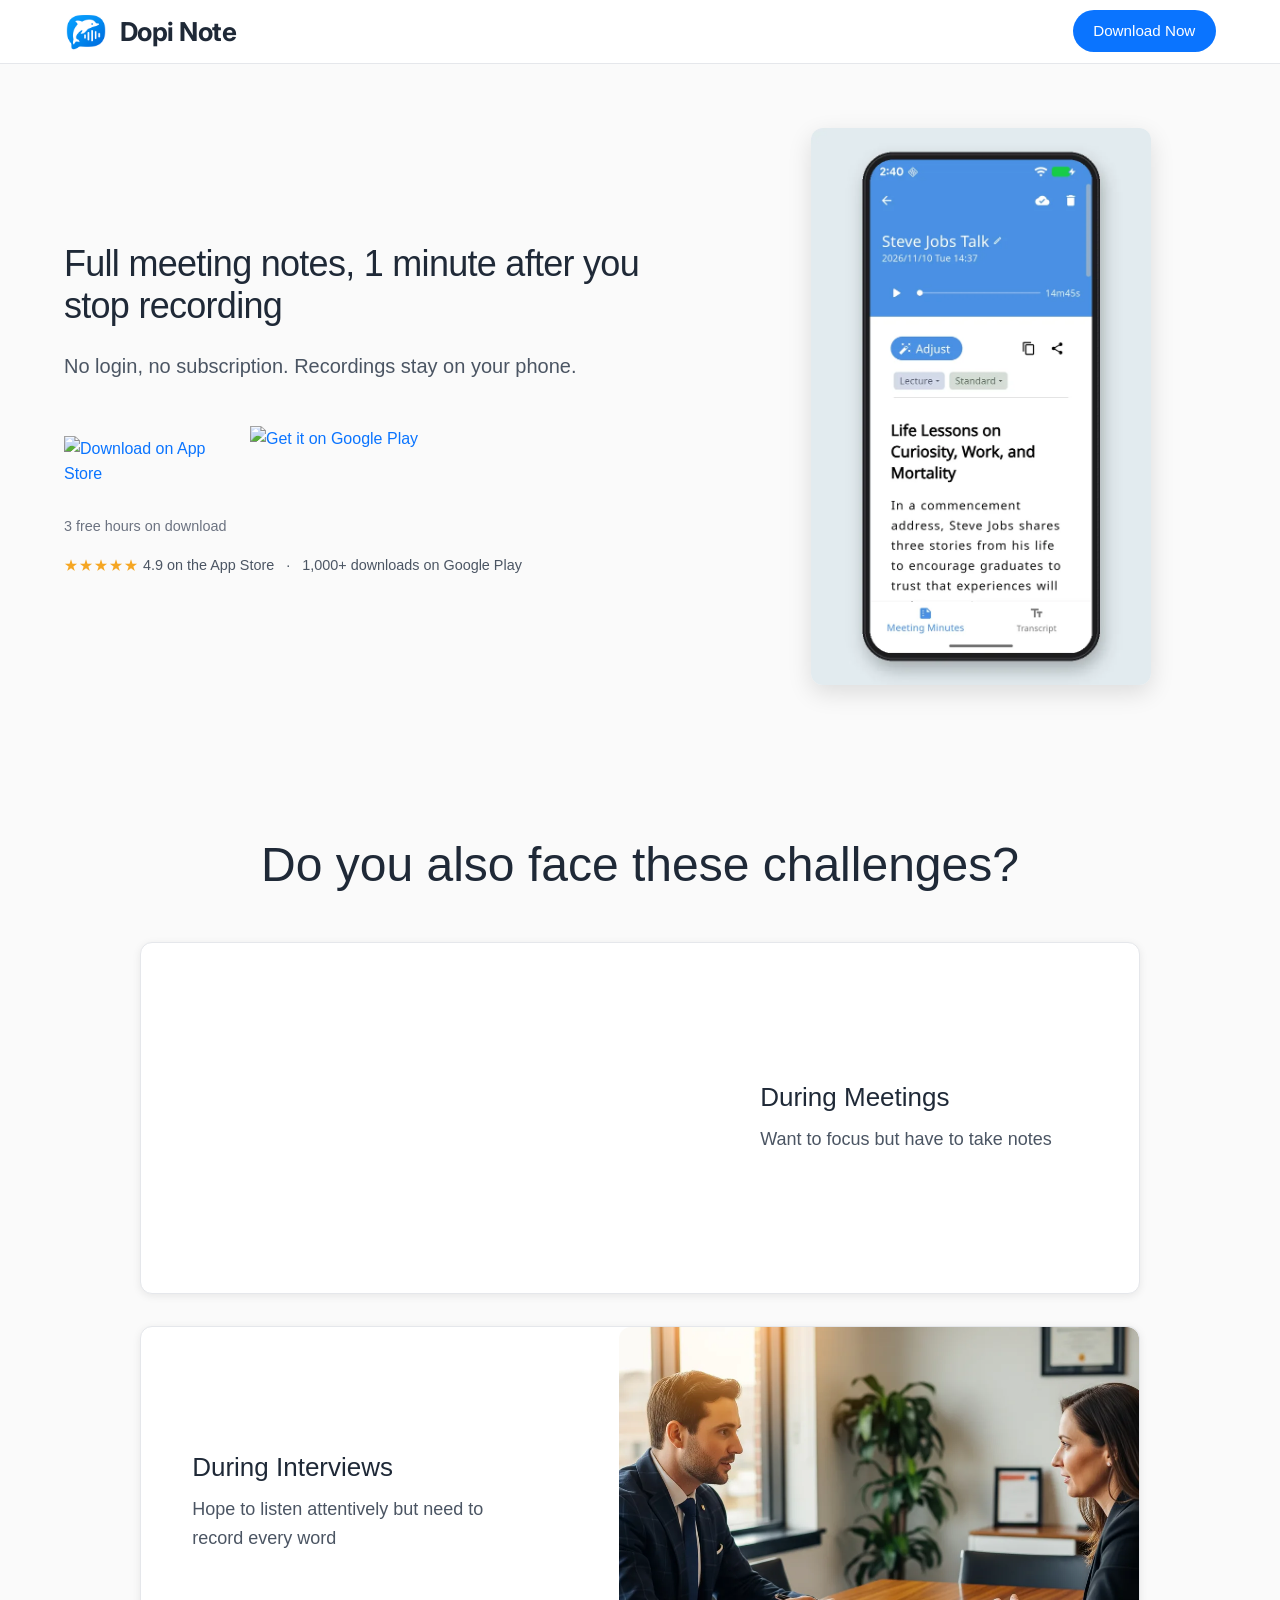
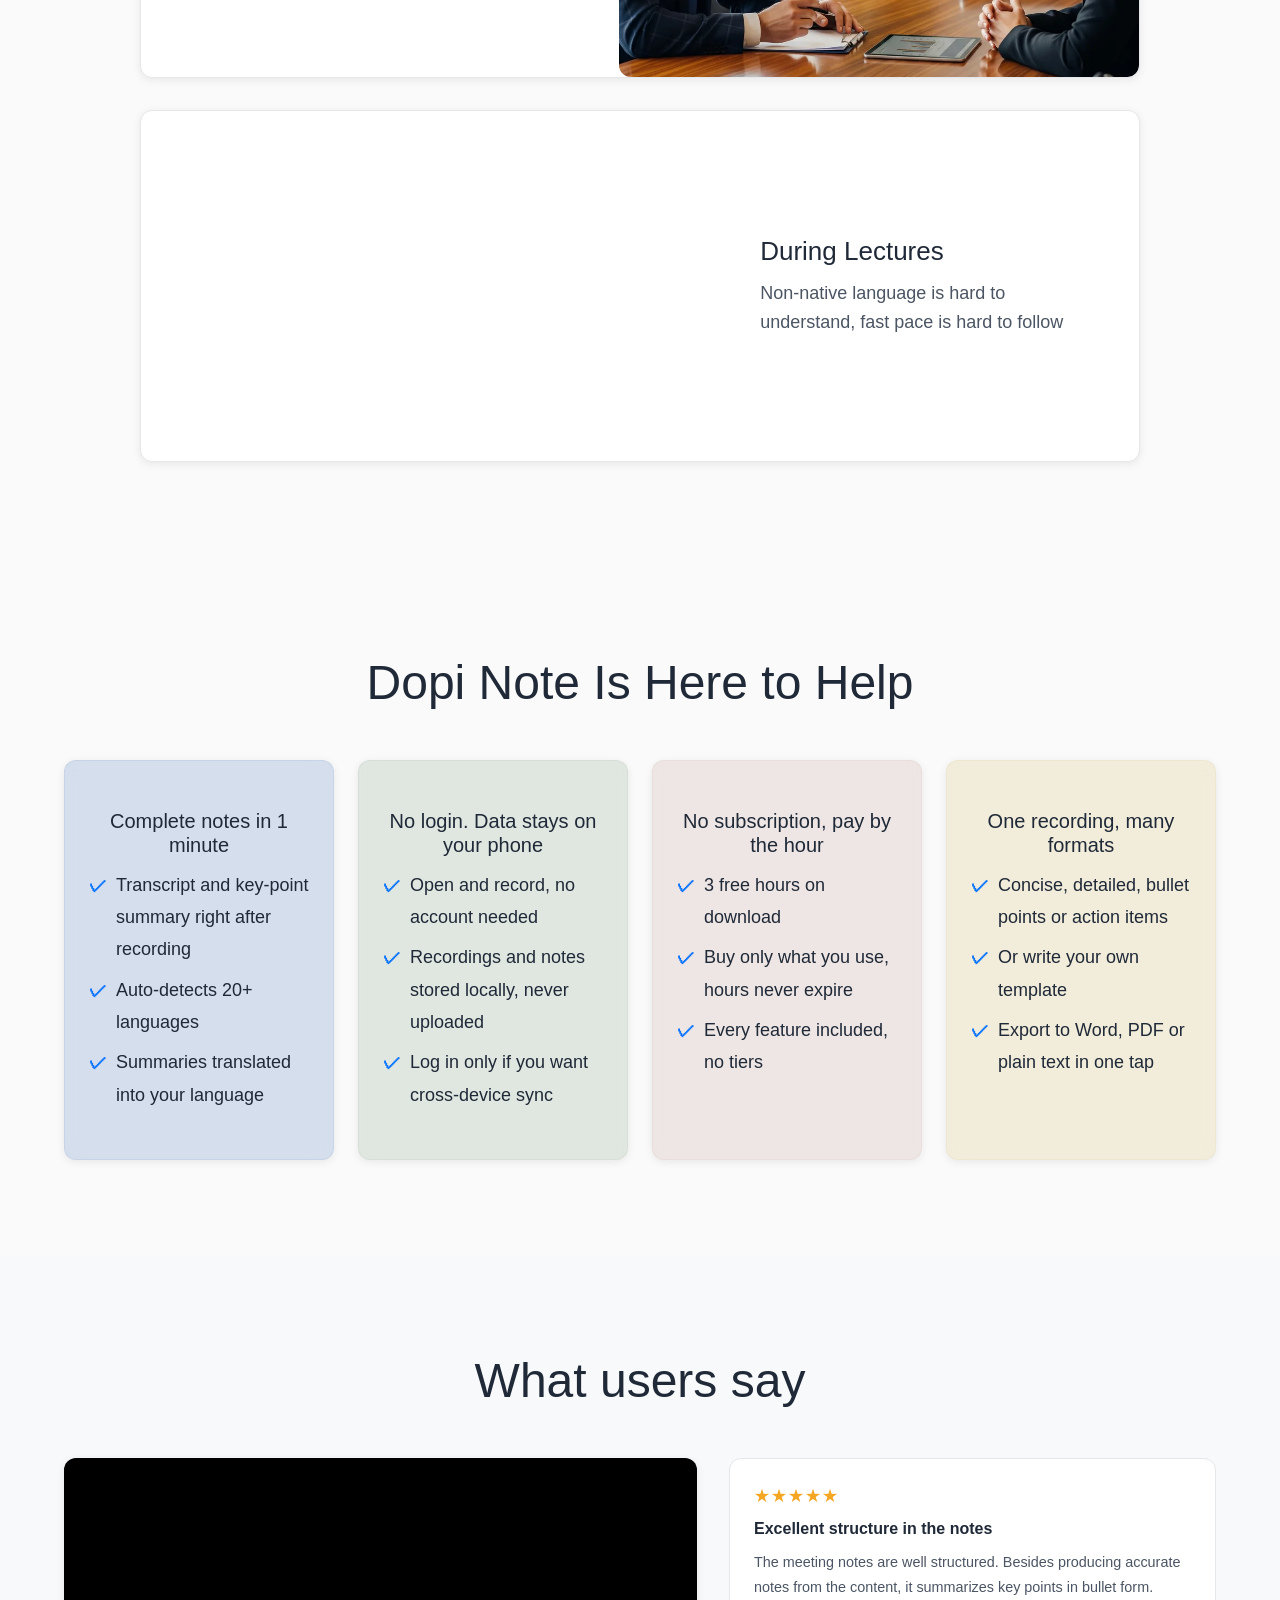
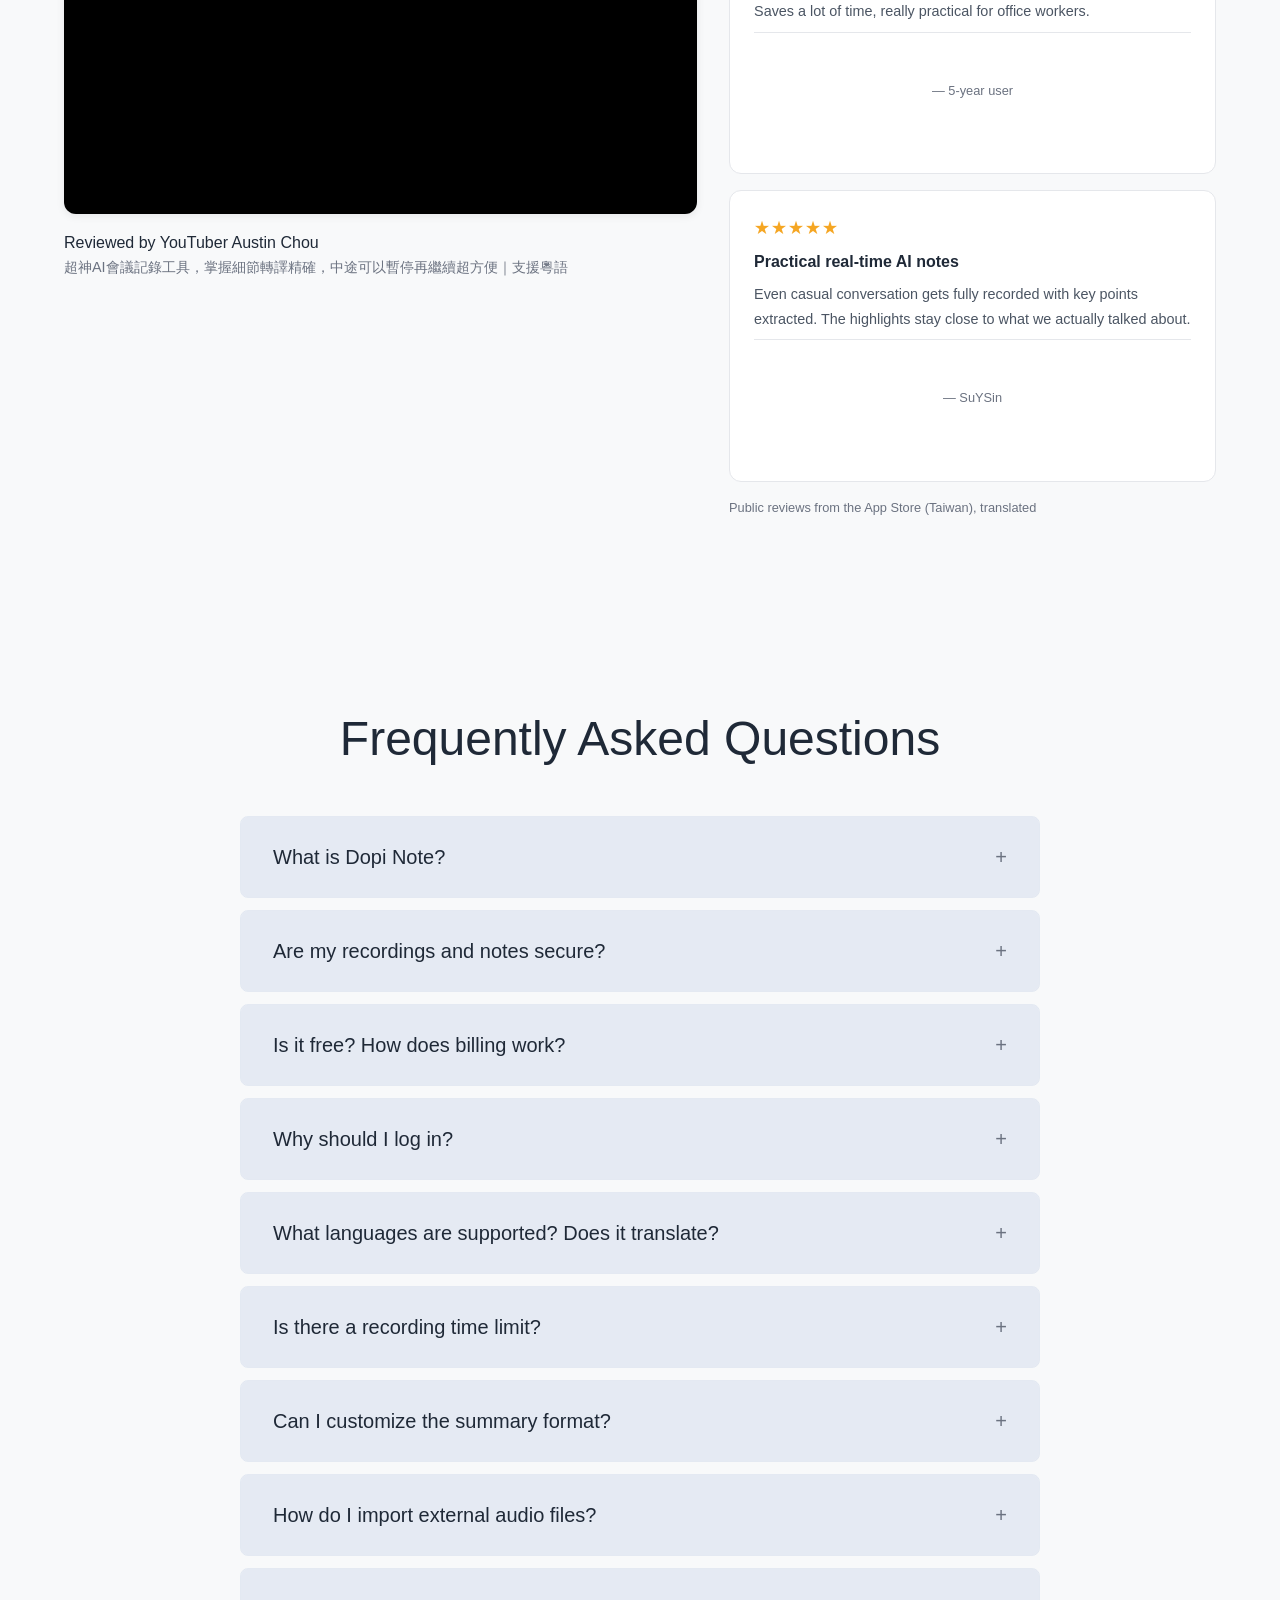
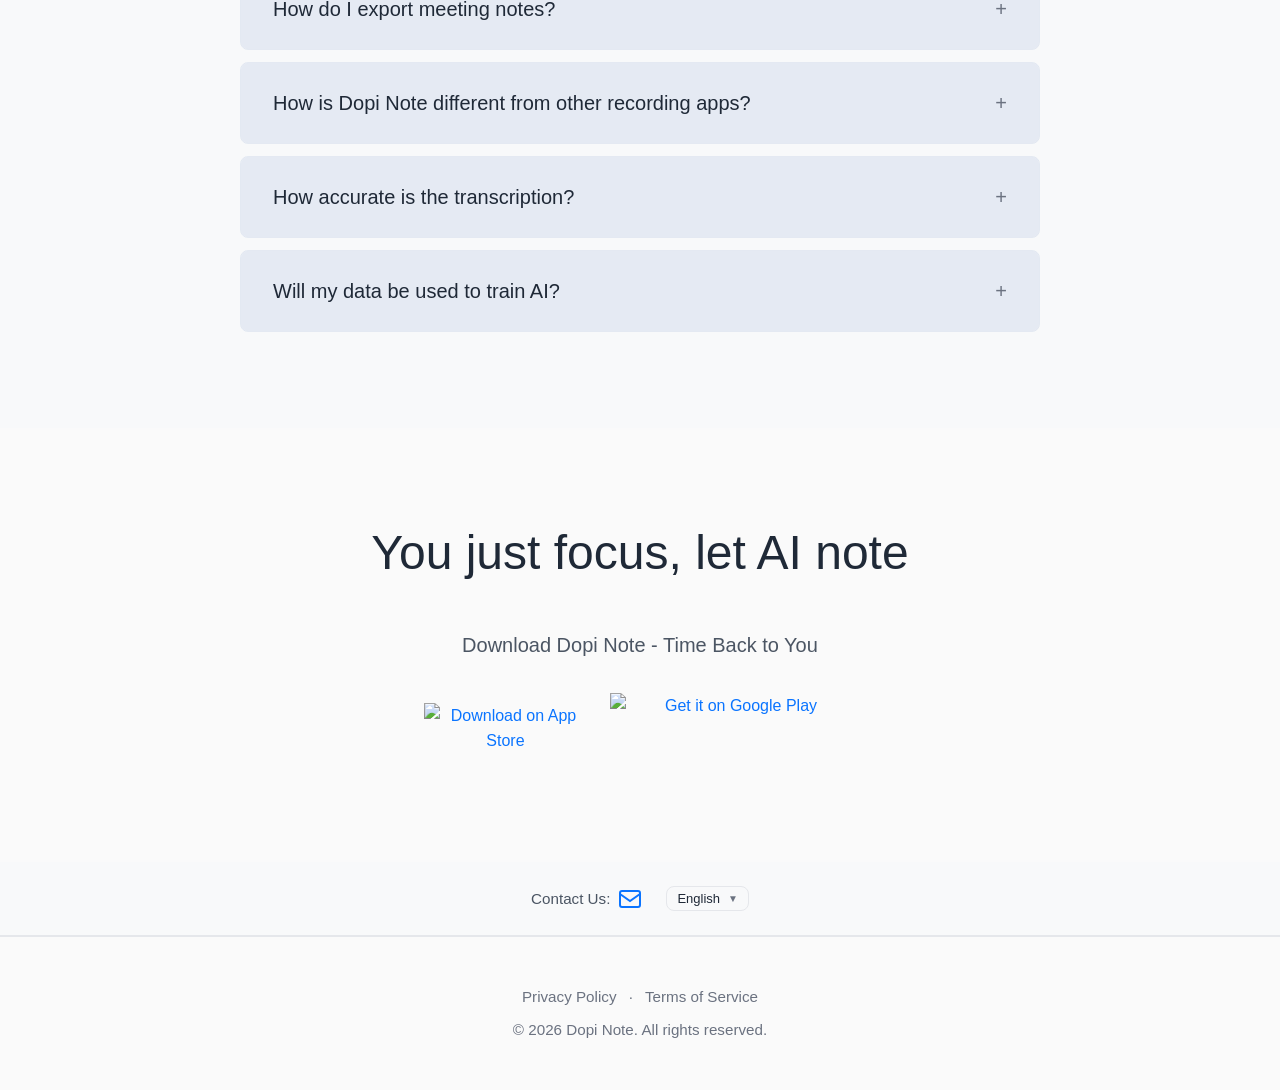
==== commit bbf5f272: "hero 截圖依語言切換：非繁中顯示英文介面摘要畫面（data-i18n-src） Co-Authored-By: Claude Fable 5.1 <noreply@anthropic.com>" ====
--- a/index.html
+++ b/index.html
@@ -24,9 +24,9 @@
   <link rel="preconnect" href="https://fonts.googleapis.com">
   <link rel="preconnect" href="https://fonts.gstatic.com" crossorigin>
   <link href="https://fonts.googleapis.com/css2?family=Inter:wght@400;500;600&family=Poppins:wght@600;700&display=swap" rel="stylesheet">
-  <link rel="preload" href="styles.css?v=9" as="style" />
-  <link rel="stylesheet" href="styles.css?v=9" />
-  <script defer src="i18n.js?v=9"></script>
+  <link rel="preload" href="styles.css?v=10" as="style" />
+  <link rel="stylesheet" href="styles.css?v=10" />
+  <script defer src="i18n.js?v=10"></script>
   <script type="application/ld+json">
   {
     "@context": "https://schema.org",
@@ -199,7 +199,7 @@
       <div class="hero-shot">
         <picture>
           <source srcset="assets/hero-summary.webp" type="image/webp">
-          <img src="assets/hero-summary.jpg" alt="Dopi Note 會議紀錄摘要畫面" data-i18n-alt="alt.heroShot" width="720" height="1179" fetchpriority="high">
+          <img src="assets/hero-summary.jpg" alt="Dopi Note 會議紀錄摘要畫面" data-i18n-alt="alt.heroShot" data-i18n-src="hero.shot" width="720" height="1179" fetchpriority="high">
         </picture>
       </div>
     </div>
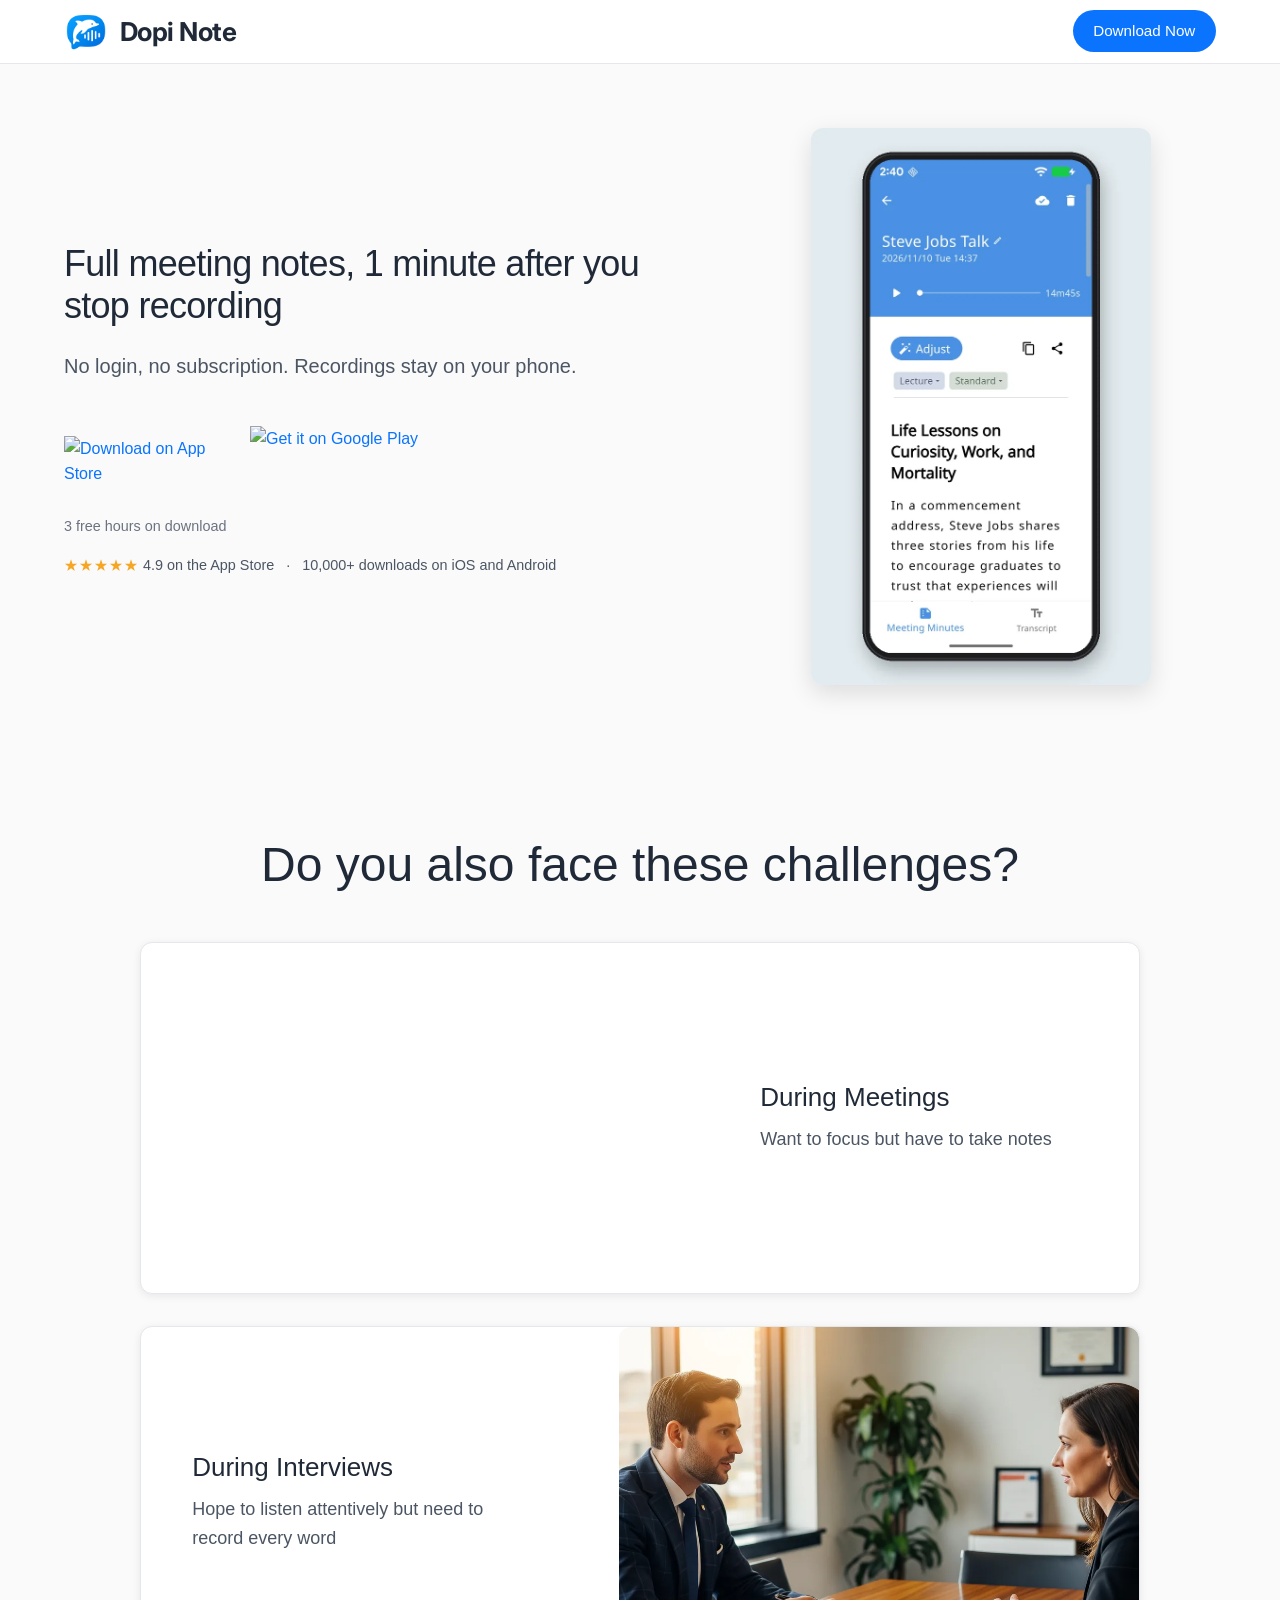
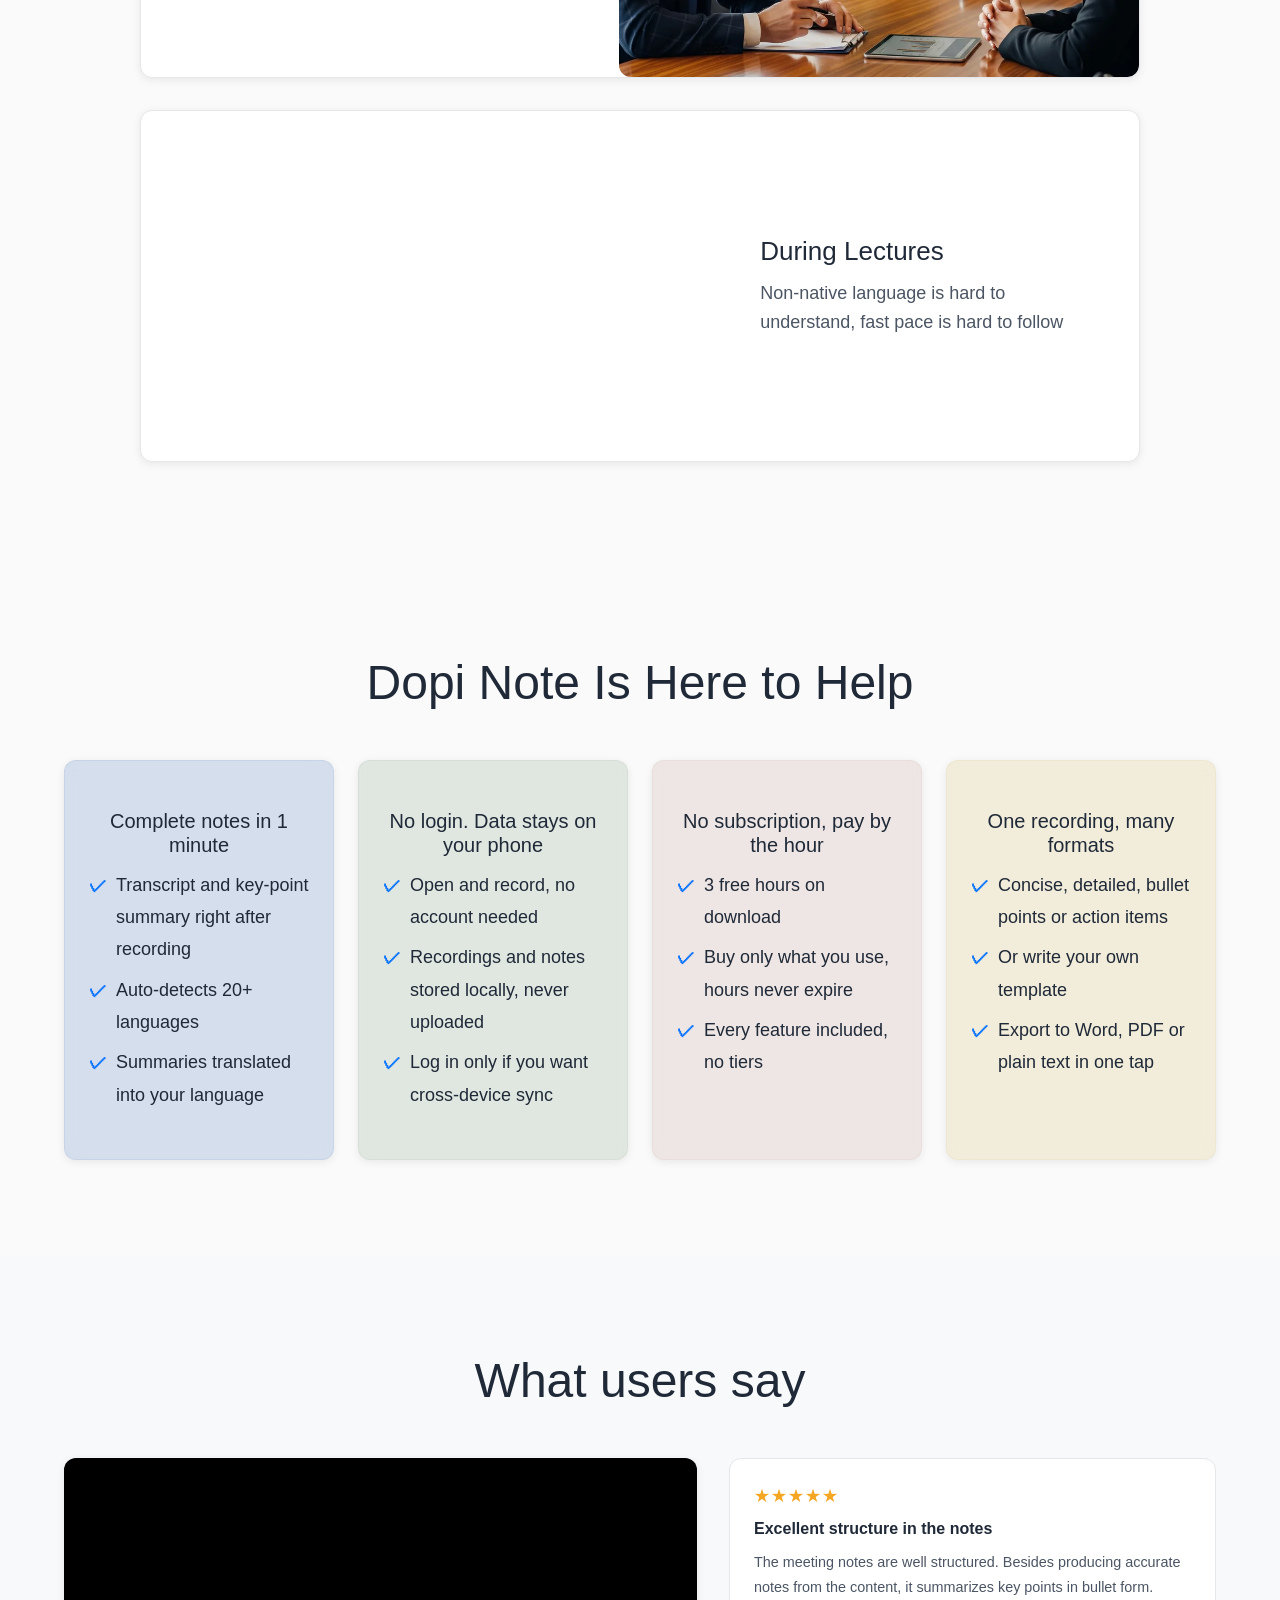
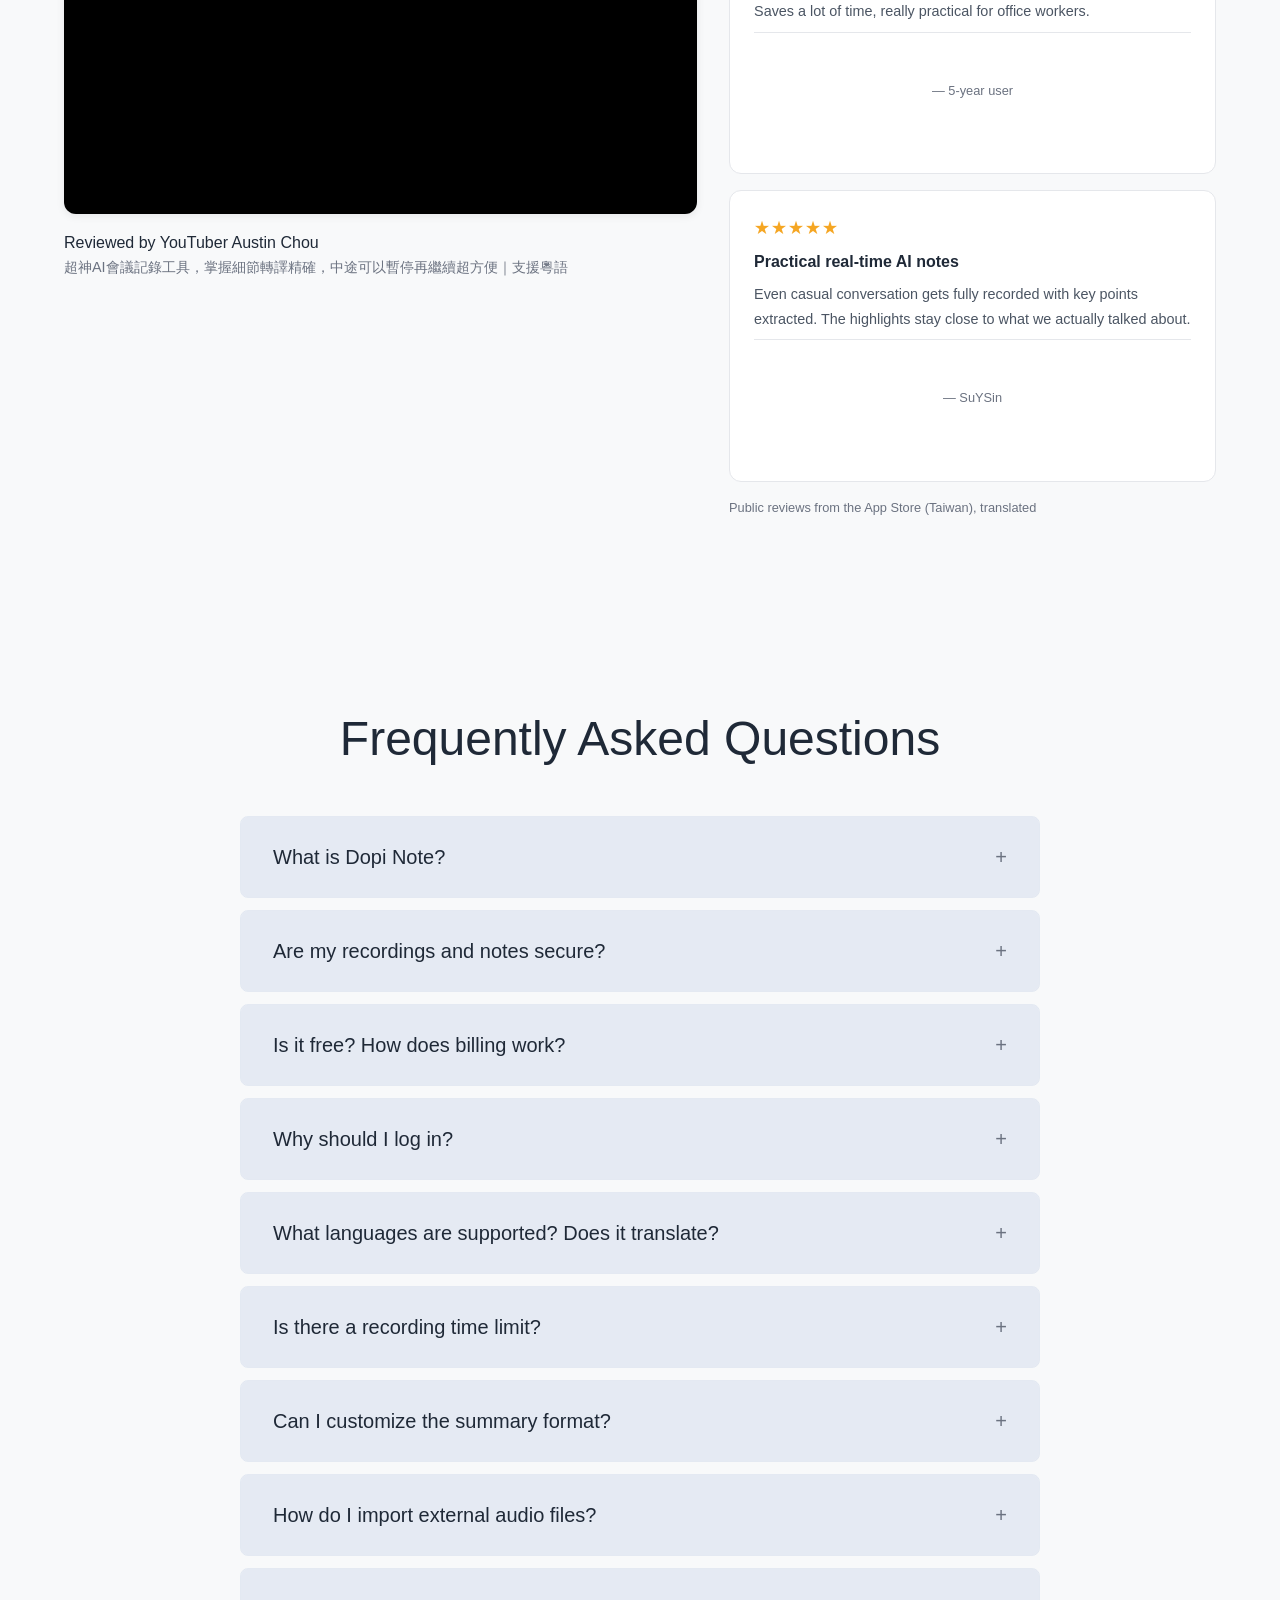
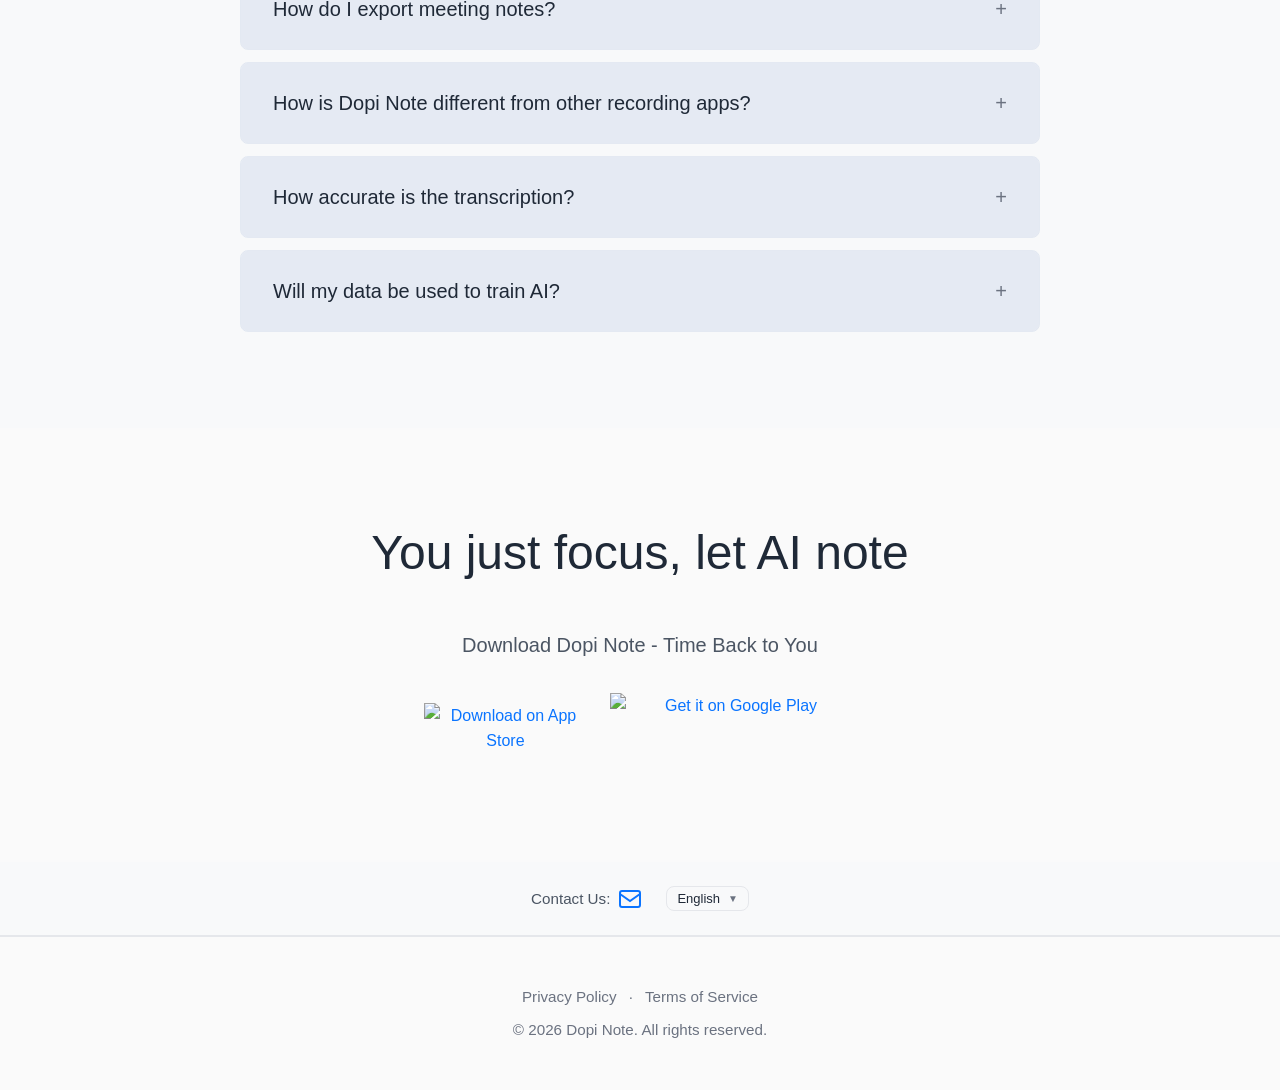
==== commit 2d052ef7: "下載數改為雙平台合計 10,000+ Co-Authored-By: Claude Fable 5.1 <noreply@anthropic.com>" ====
--- a/index.html
+++ b/index.html
@@ -24,9 +24,9 @@
   <link rel="preconnect" href="https://fonts.googleapis.com">
   <link rel="preconnect" href="https://fonts.gstatic.com" crossorigin>
   <link href="https://fonts.googleapis.com/css2?family=Inter:wght@400;500;600&family=Poppins:wght@600;700&display=swap" rel="stylesheet">
-  <link rel="preload" href="styles.css?v=10" as="style" />
-  <link rel="stylesheet" href="styles.css?v=10" />
-  <script defer src="i18n.js?v=10"></script>
+  <link rel="preload" href="styles.css?v=11" as="style" />
+  <link rel="stylesheet" href="styles.css?v=11" />
+  <script defer src="i18n.js?v=11"></script>
   <script type="application/ld+json">
   {
     "@context": "https://schema.org",
@@ -193,7 +193,7 @@
         <p class="hero-proof">
           <span class="proof-item"><span class="stars" aria-hidden="true">★★★★★</span> 4.9 <span data-i18n="hero.ratingLabel">App Store 評分</span></span>
           <span class="proof-sep" aria-hidden="true">·</span>
-          <span class="proof-item">1,000+ <span data-i18n="hero.downloadsLabel">次下載（Google Play）</span></span>
+          <span class="proof-item">10,000+ <span data-i18n="hero.downloadsLabel">次下載（iOS＋Android）</span></span>
         </p>
       </div>
       <div class="hero-shot">
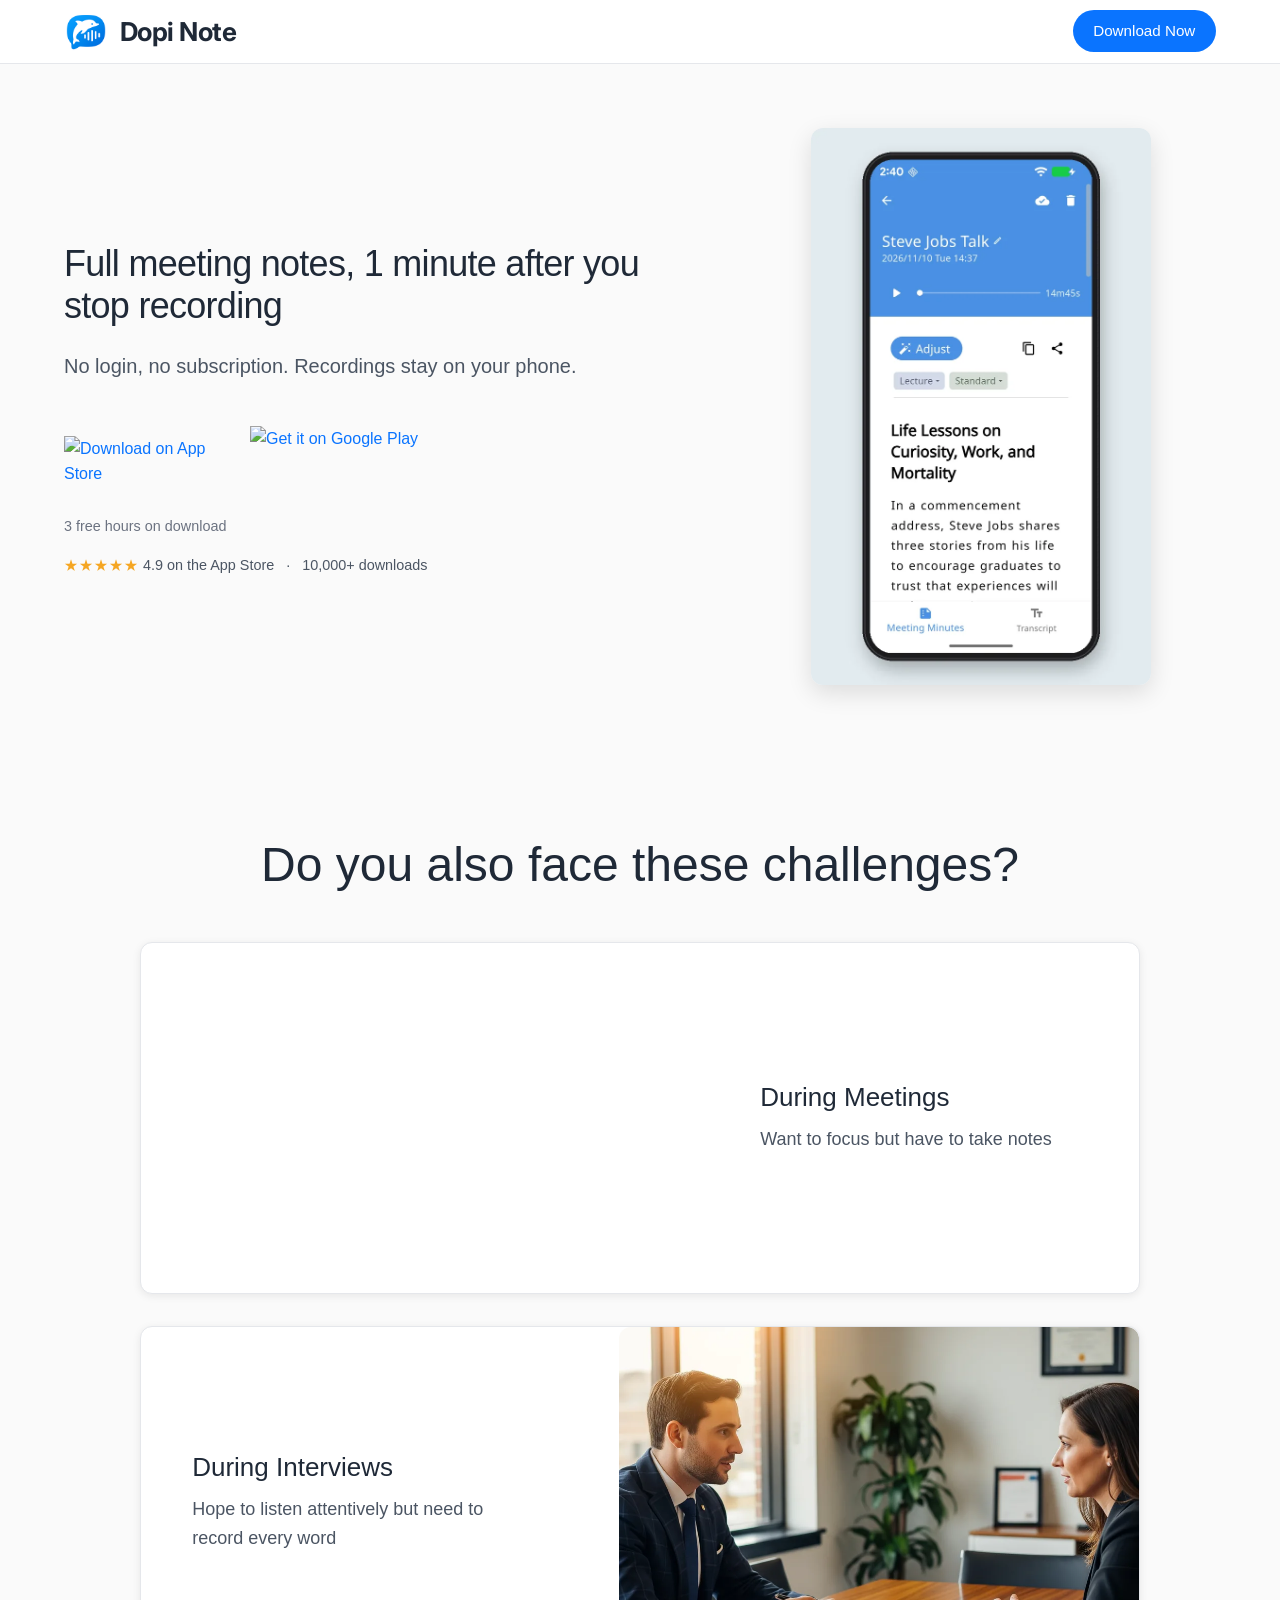
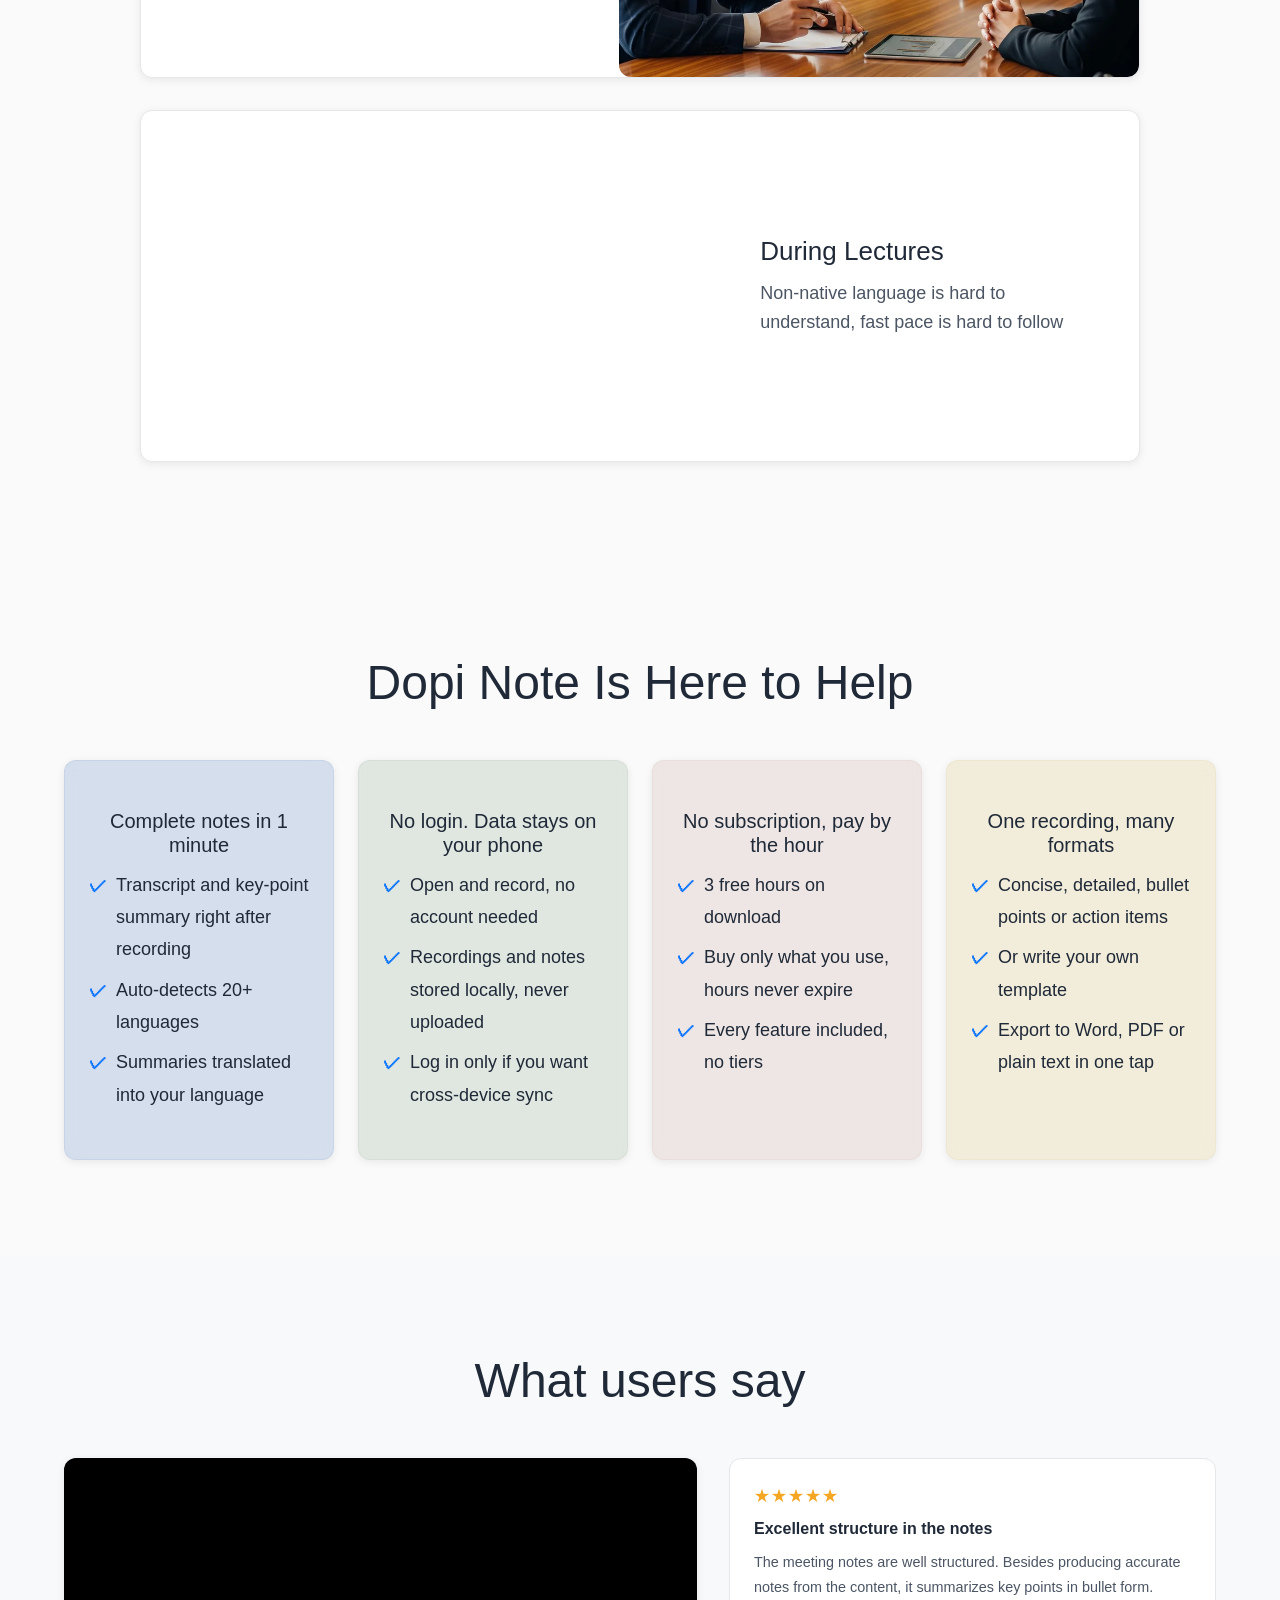
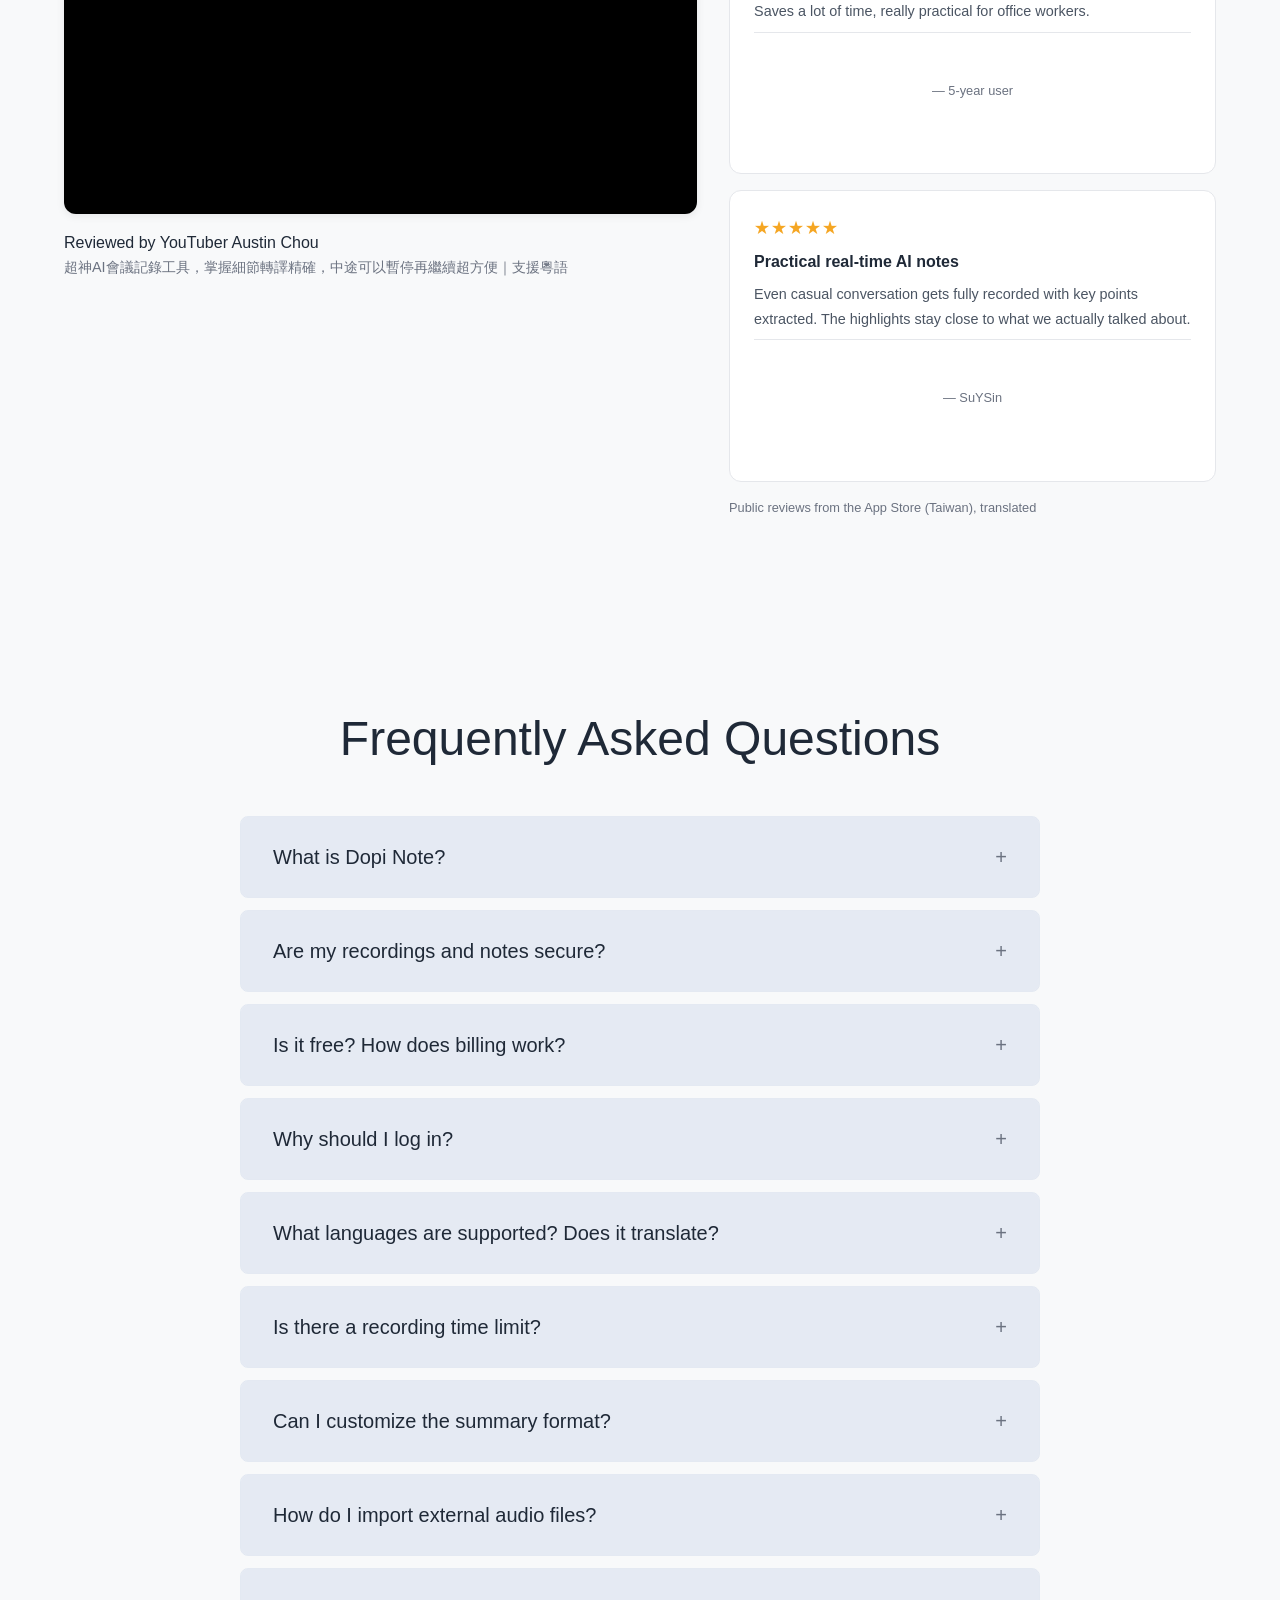
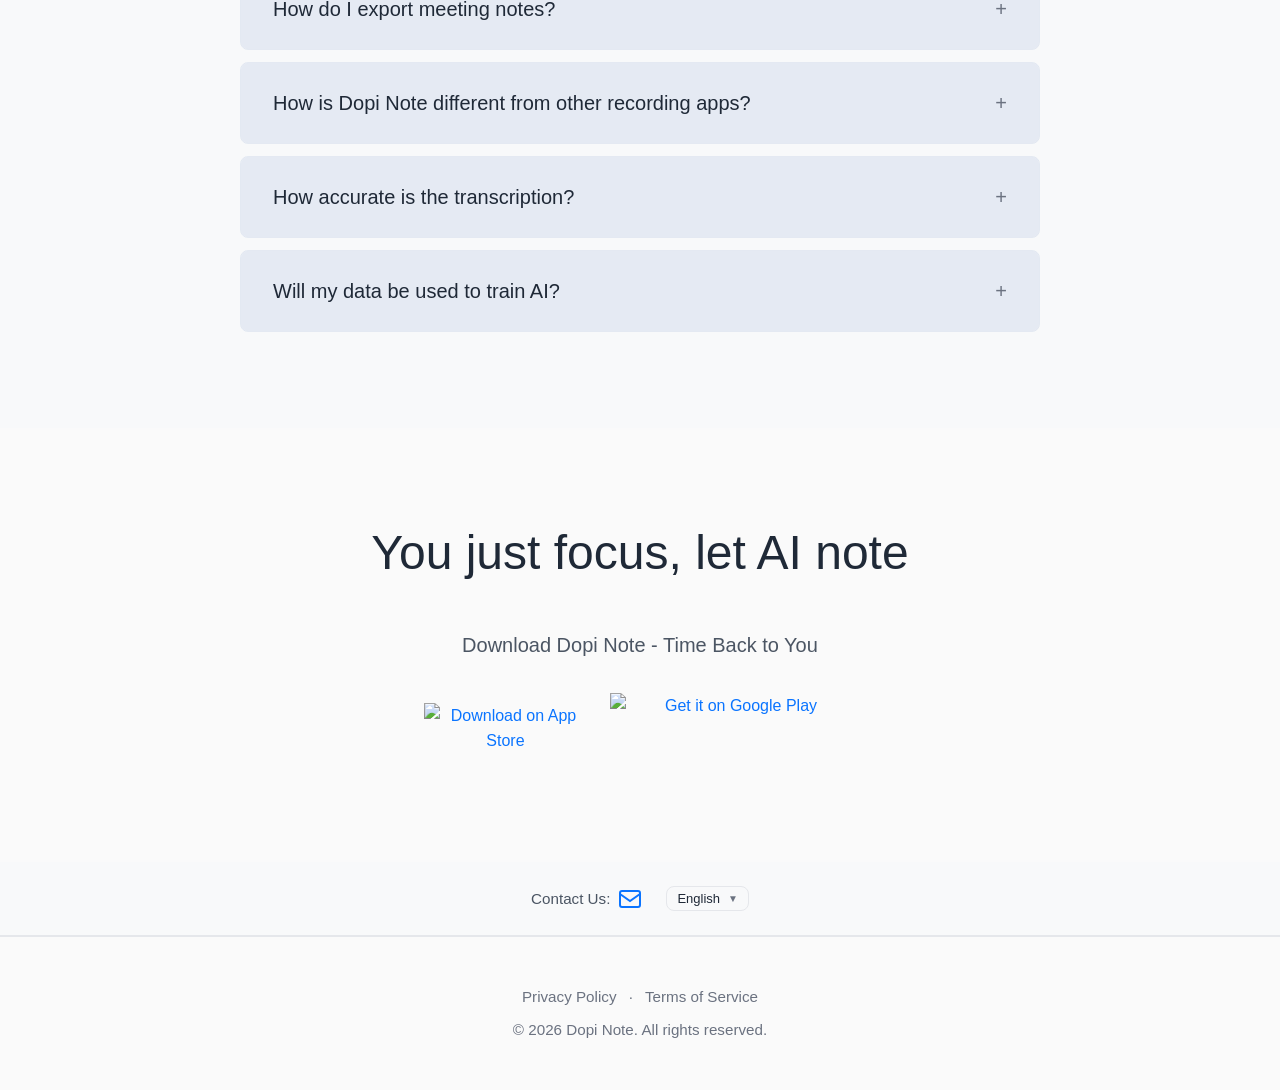
==== commit 375b4a85: "下載數不標平台 Co-Authored-By: Claude Fable 5.1 <noreply@anthropic.com>" ====
--- a/index.html
+++ b/index.html
@@ -24,9 +24,9 @@
   <link rel="preconnect" href="https://fonts.googleapis.com">
   <link rel="preconnect" href="https://fonts.gstatic.com" crossorigin>
   <link href="https://fonts.googleapis.com/css2?family=Inter:wght@400;500;600&family=Poppins:wght@600;700&display=swap" rel="stylesheet">
-  <link rel="preload" href="styles.css?v=11" as="style" />
-  <link rel="stylesheet" href="styles.css?v=11" />
-  <script defer src="i18n.js?v=11"></script>
+  <link rel="preload" href="styles.css?v=12" as="style" />
+  <link rel="stylesheet" href="styles.css?v=12" />
+  <script defer src="i18n.js?v=12"></script>
   <script type="application/ld+json">
   {
     "@context": "https://schema.org",
@@ -193,7 +193,7 @@
         <p class="hero-proof">
           <span class="proof-item"><span class="stars" aria-hidden="true">★★★★★</span> 4.9 <span data-i18n="hero.ratingLabel">App Store 評分</span></span>
           <span class="proof-sep" aria-hidden="true">·</span>
-          <span class="proof-item">10,000+ <span data-i18n="hero.downloadsLabel">次下載（iOS＋Android）</span></span>
+          <span class="proof-item">10,000+ <span data-i18n="hero.downloadsLabel">次下載</span></span>
         </p>
       </div>
       <div class="hero-shot">
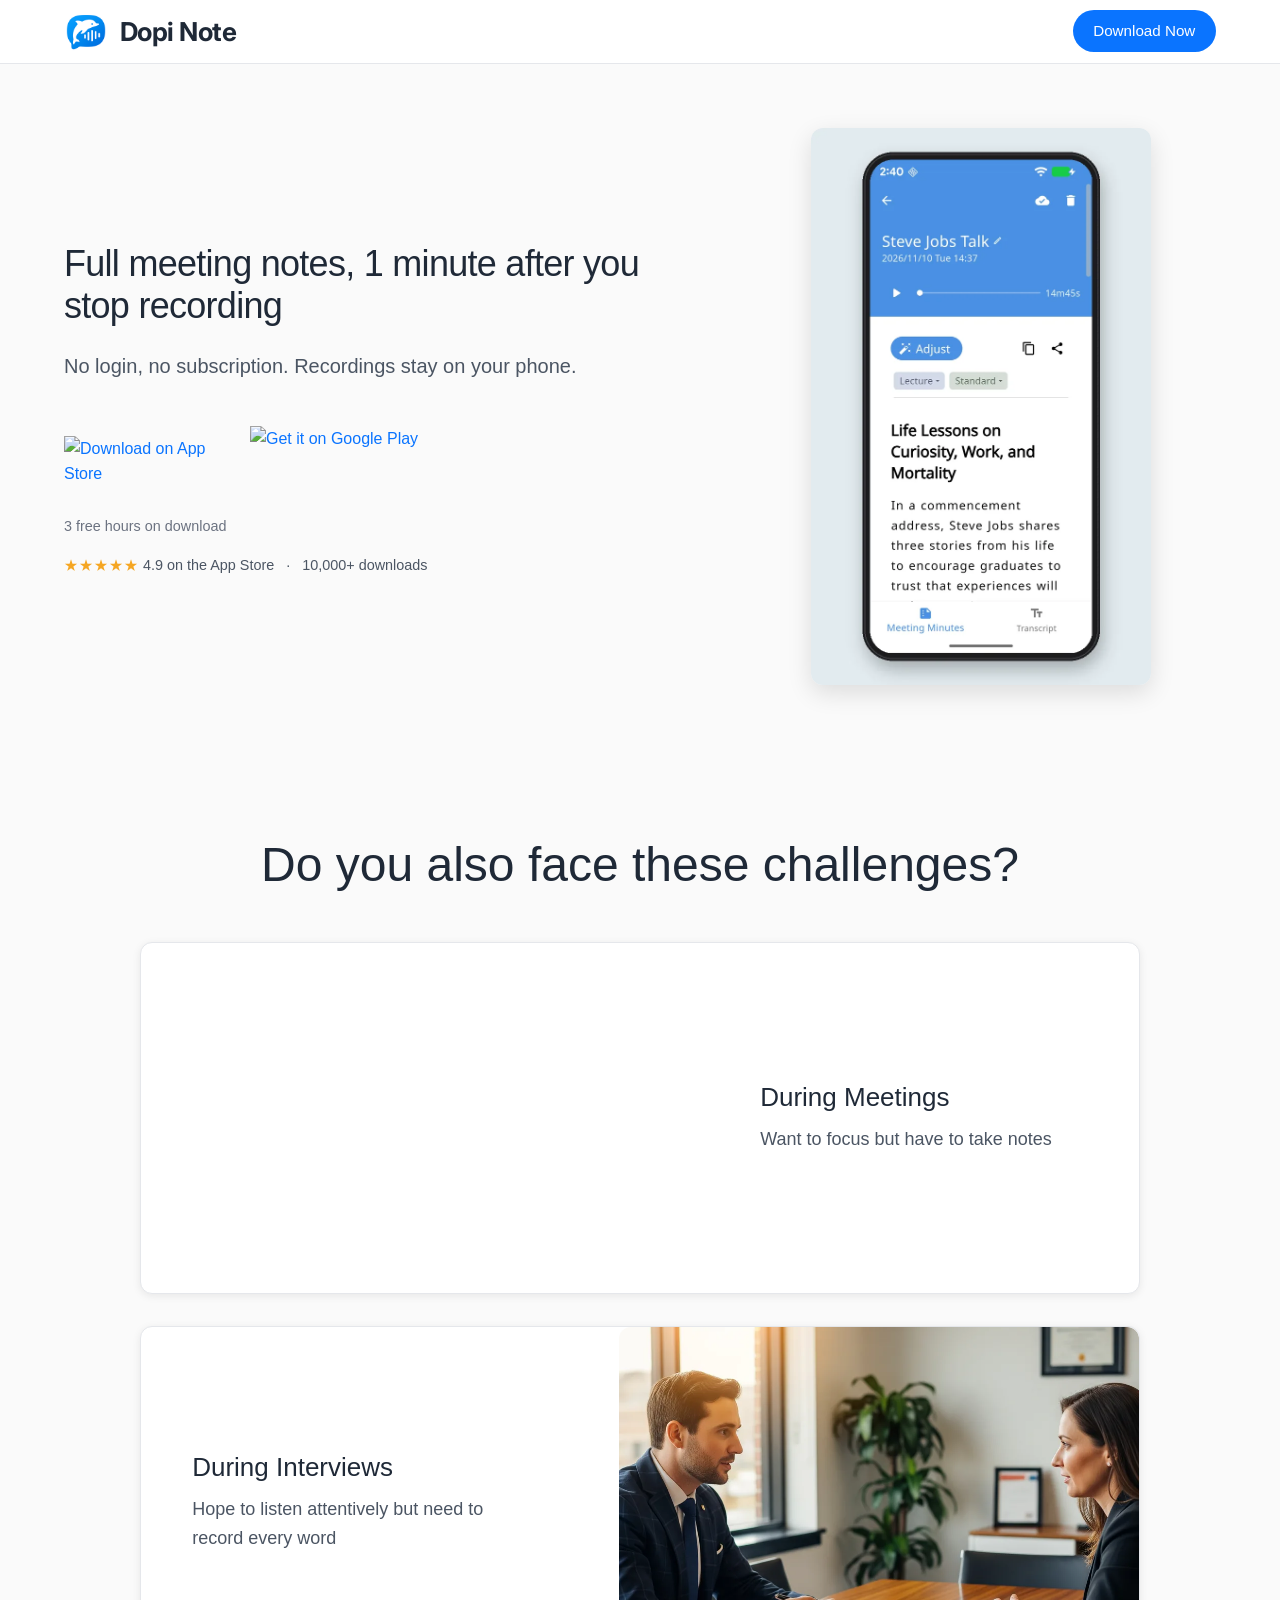
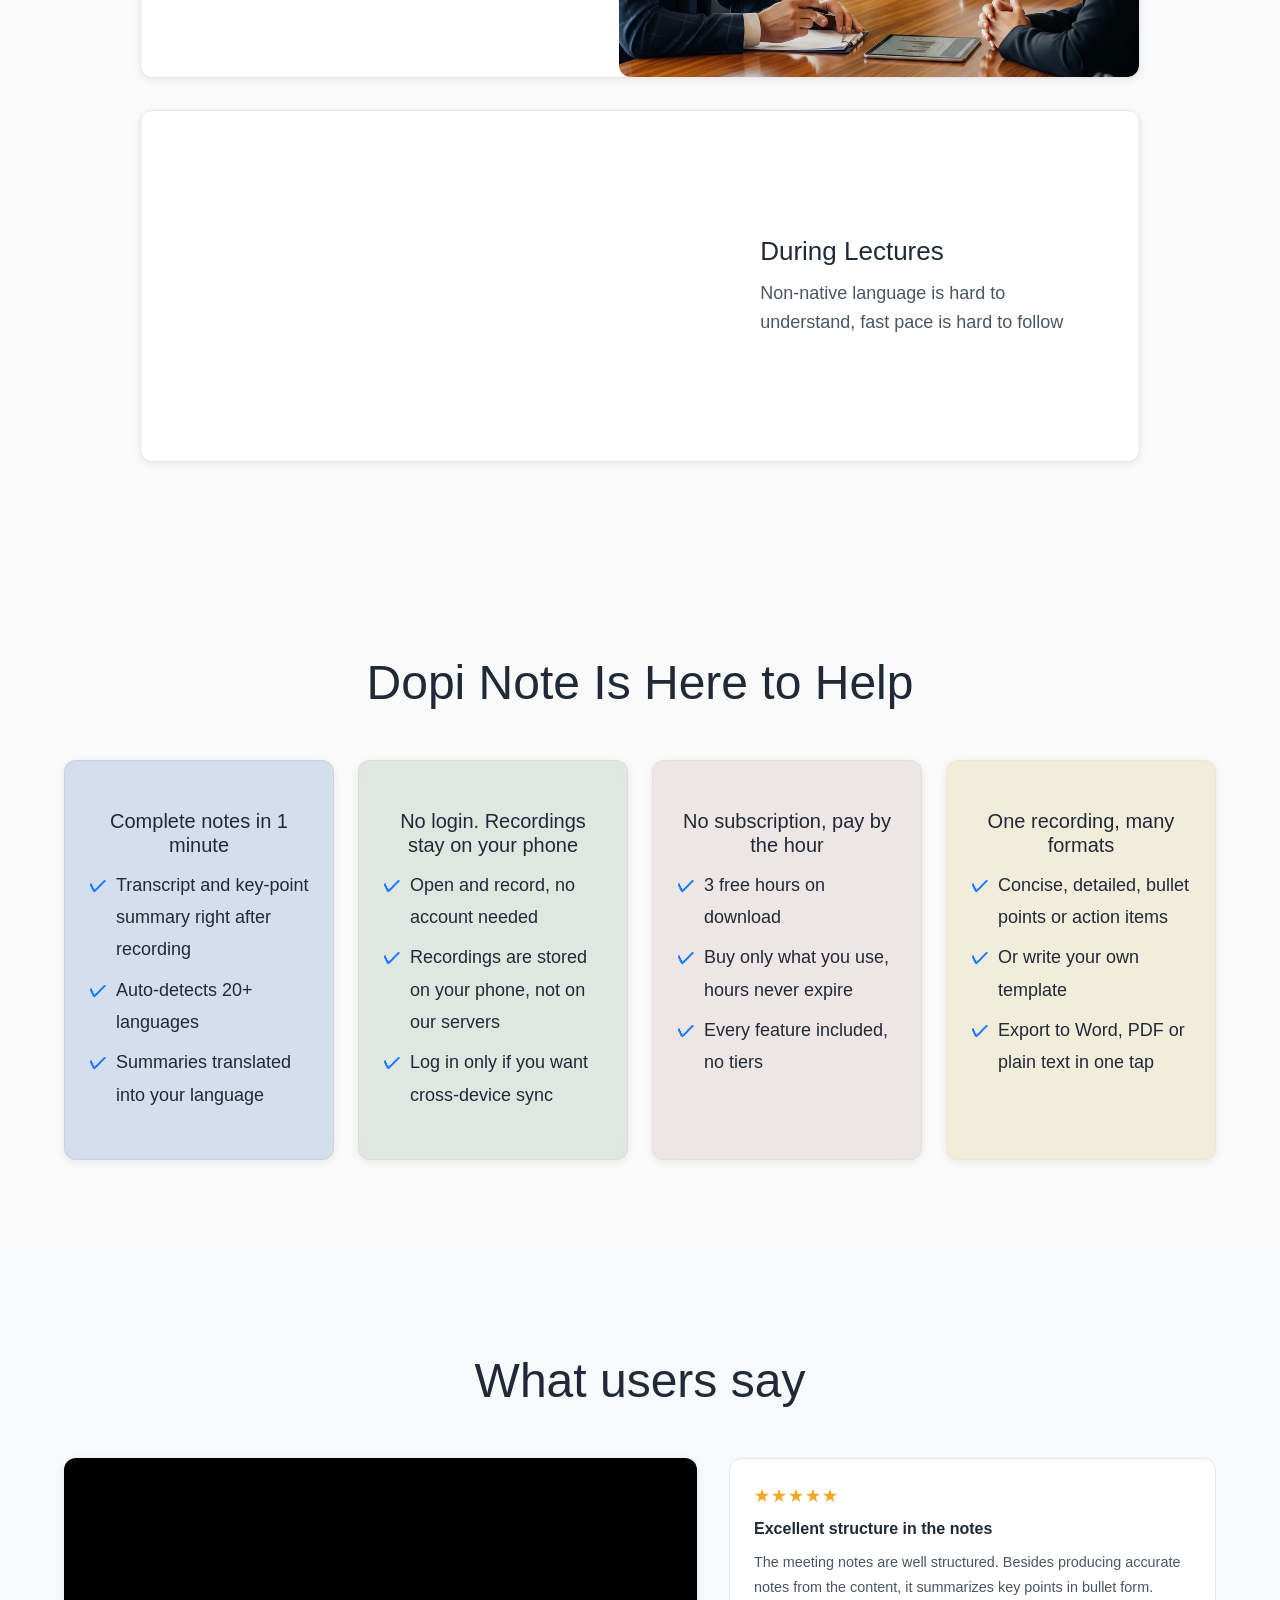
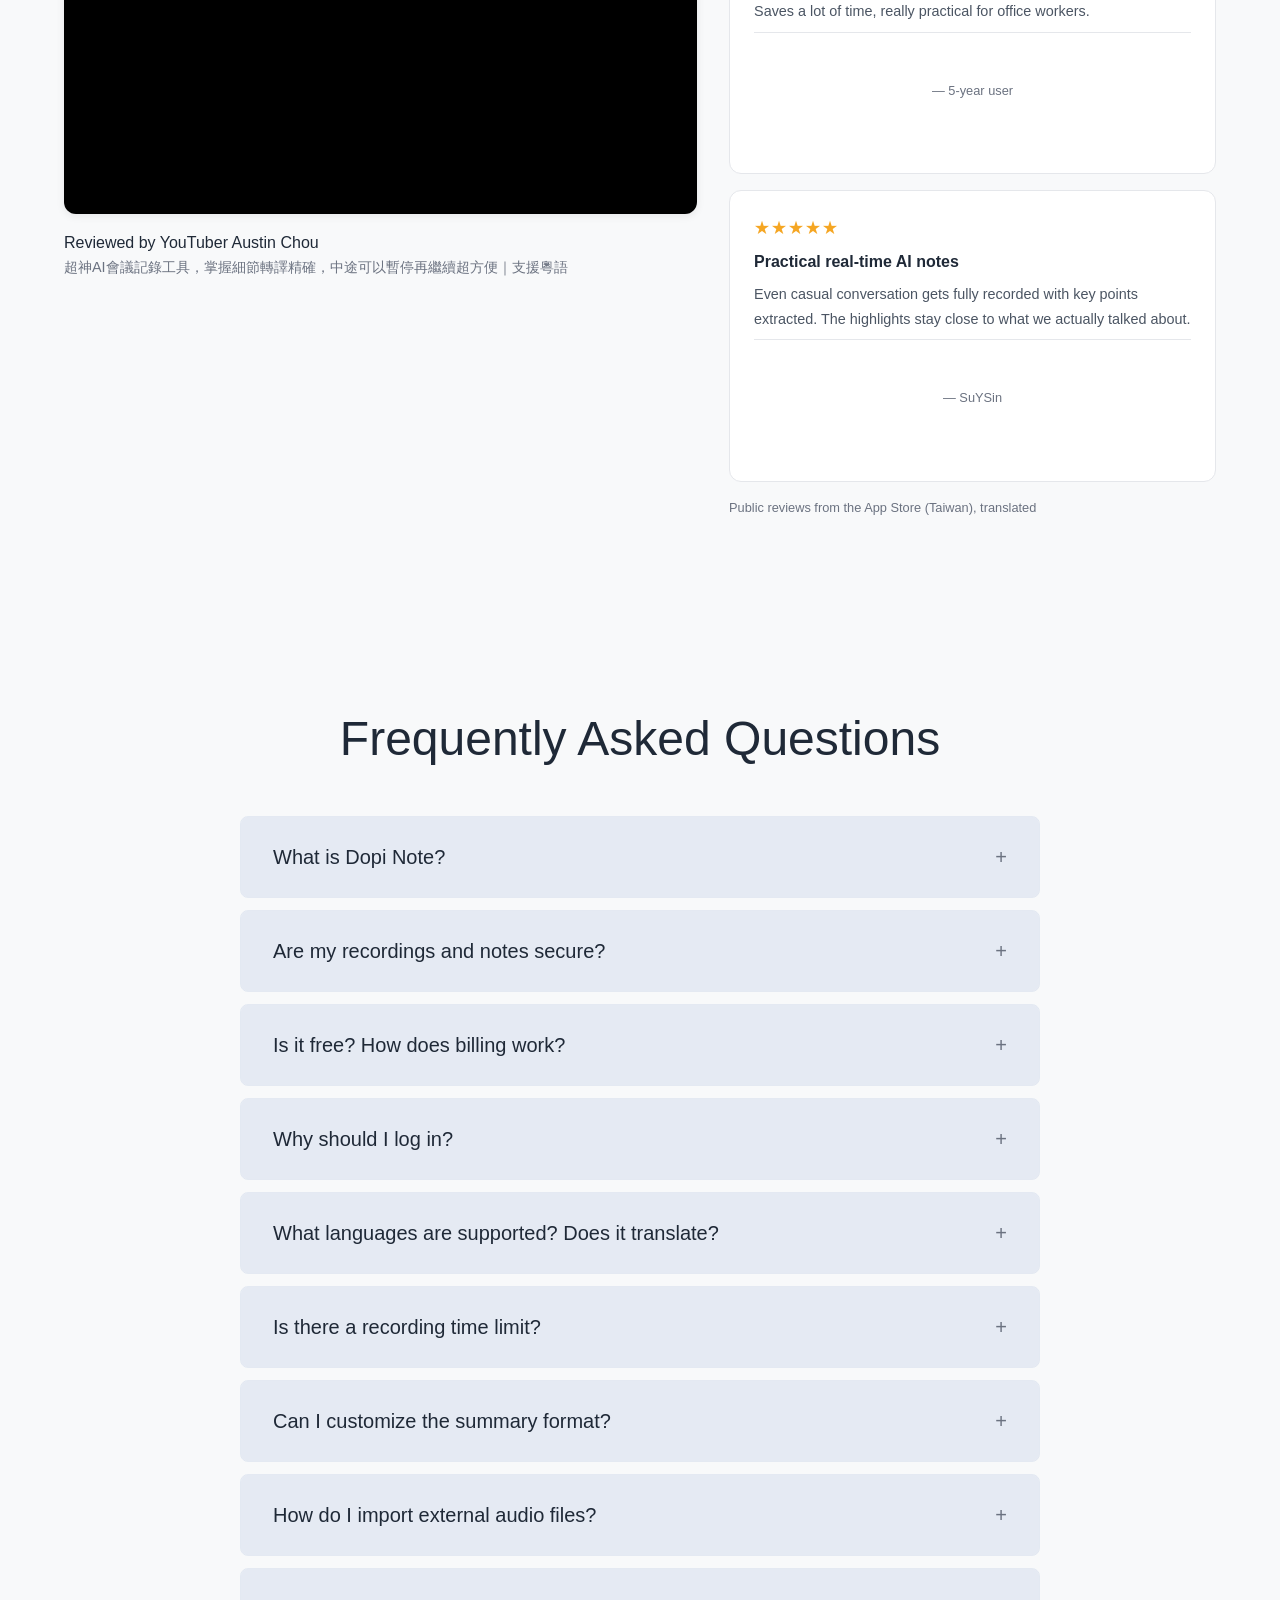
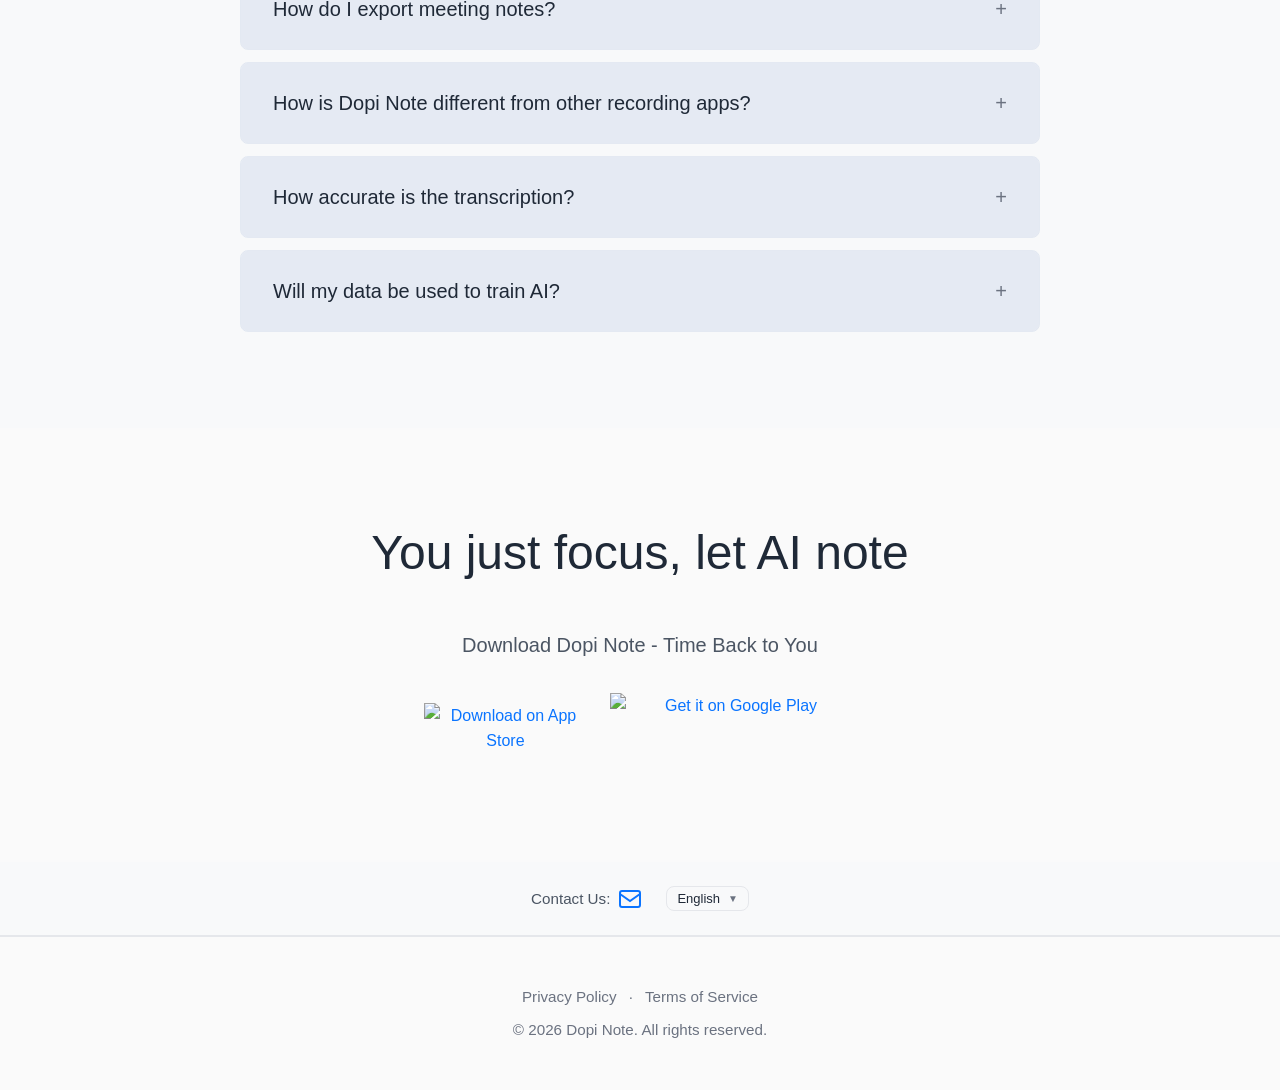
==== commit ccdf0d3d: "隱私相關文案改成與實際一致（四語言＋JSON-LD） - 功能卡：「資料只在你手機／存在本機不上傳」改為「錄音只留在你手機／錄音存在你的手機，我們的伺服器不保存」 - 常見問題「安全嗎」：改成其他用戶" ====
--- a/index.html
+++ b/index.html
@@ -24,9 +24,9 @@
   <link rel="preconnect" href="https://fonts.googleapis.com">
   <link rel="preconnect" href="https://fonts.gstatic.com" crossorigin>
   <link href="https://fonts.googleapis.com/css2?family=Inter:wght@400;500;600&family=Poppins:wght@600;700&display=swap" rel="stylesheet">
-  <link rel="preload" href="styles.css?v=12" as="style" />
-  <link rel="stylesheet" href="styles.css?v=12" />
-  <script defer src="i18n.js?v=12"></script>
+  <link rel="preload" href="styles.css?v=13" as="style" />
+  <link rel="stylesheet" href="styles.css?v=13" />
+  <script defer src="i18n.js?v=13"></script>
   <script type="application/ld+json">
   {
     "@context": "https://schema.org",
@@ -73,7 +73,7 @@
         "name": "我的錄音和筆記安全嗎？",
         "acceptedAnswer": {
           "@type": "Answer",
-          "text": "絕對安全。您的隱私是我們的第一要務： • 音檔不離機 ： 原始錄音檔永遠只儲存在您的手機裡 • 資料可離線 ： 切換為本機模式，所有資料就只存在手機 • 雲端有加密 ： 登入後，文字資料加密備份，方便跨裝置使用"
+          "text": "您的隱私是我們的第一要務： • 別人看不到 ： 登入後的雲端備份有加密，其他用戶看不到您的筆記 • 不拿去做別的事 ： 我們不賣資料、不用於廣告、不用來訓練 AI • 音檔只在您手機 ： 原始錄音檔只儲存在您的手機，我們的伺服器不保存"
         }
       },
       {
@@ -153,7 +153,7 @@
         "name": "我的資料會被用來訓練 AI 嗎？",
         "acceptedAnswer": {
           "@type": "Answer",
-          "text": "不會。您的錄音與筆記僅供您個人使用，我們不會將任何使用者資料用於 AI 模型訓練。您的隱私是我們的最高原則。"
+          "text": "不會。我們不會將任何使用者資料用於 AI 模型訓練。您的隱私是我們的最高原則。"
         }
       }
     ],
@@ -193,7 +193,7 @@
         <p class="hero-proof">
           <span class="proof-item"><span class="stars" aria-hidden="true">★★★★★</span> 4.9 <span data-i18n="hero.ratingLabel">App Store 評分</span></span>
           <span class="proof-sep" aria-hidden="true">·</span>
-          <span class="proof-item">10,000+ <span data-i18n="hero.downloadsLabel">次下載</span></span>
+          <span class="proof-item">10,000+ <span data-i18n="hero.downloadsLabel">下載</span></span>
         </p>
       </div>
       <div class="hero-shot">
@@ -266,10 +266,10 @@
           </ul>
         </div>
         <div class="feature-card feature-card-2">
-          <h3 class="feature-main-title" data-i18n="features.security.title">免登入，資料只在你手機</h3>
+          <h3 class="feature-main-title" data-i18n="features.security.title">免登入，錄音只留在你手機</h3>
           <ul class="feature-list">
             <li data-i18n="features.security.items.0">打開就能錄，不用註冊帳號</li>
-            <li data-i18n="features.security.items.1">錄音與紀錄存在本機，不上傳</li>
+            <li data-i18n="features.security.items.1">錄音存在你的手機，我們的伺服器不保存</li>
             <li data-i18n="features.security.items.2">想跨裝置用，再登入同步就好</li>
           </ul>
         </div>
@@ -341,10 +341,10 @@
         </details>
         <details class="faq-item">
           <summary data-i18n="faq.q2.q">我的錄音和筆記安全嗎？</summary>
-          <p data-i18n="faq.q2.a">絕對安全。您的隱私是我們的第一要務：
-• 音檔不離機 → 原始錄音檔永遠只儲存在您的手機裡
-• 資料可離線 → 切換為本機模式，所有資料就只存在手機
-• 雲端有加密 → 登入後，文字資料加密備份，方便跨裝置使用</p>
+          <p data-i18n="faq.q2.a">您的隱私是我們的第一要務：
+• 別人看不到 → 登入後的雲端備份有加密，其他用戶看不到您的筆記
+• 不拿去做別的事 → 我們不賣資料、不用於廣告、不用來訓練 AI
+• 音檔只在您手機 → 原始錄音檔只儲存在您的手機，我們的伺服器不保存</p>
         </details>
         <details class="faq-item">
           <summary data-i18n="faq.q3.q">要收費嗎？怎麼算錢？</summary>
@@ -390,7 +390,7 @@
         </details>
         <details class="faq-item">
           <summary data-i18n="faq.q12.q">我的資料會被用來訓練 AI 嗎？</summary>
-          <p data-i18n="faq.q12.a">不會。您的錄音與筆記僅供您個人使用，我們不會將任何使用者資料用於 AI 模型訓練。您的隱私是我們的最高原則。</p>
+          <p data-i18n="faq.q12.a">不會。我們不會將任何使用者資料用於 AI 模型訓練。您的隱私是我們的最高原則。</p>
         </details>
       </div>
     </div>
